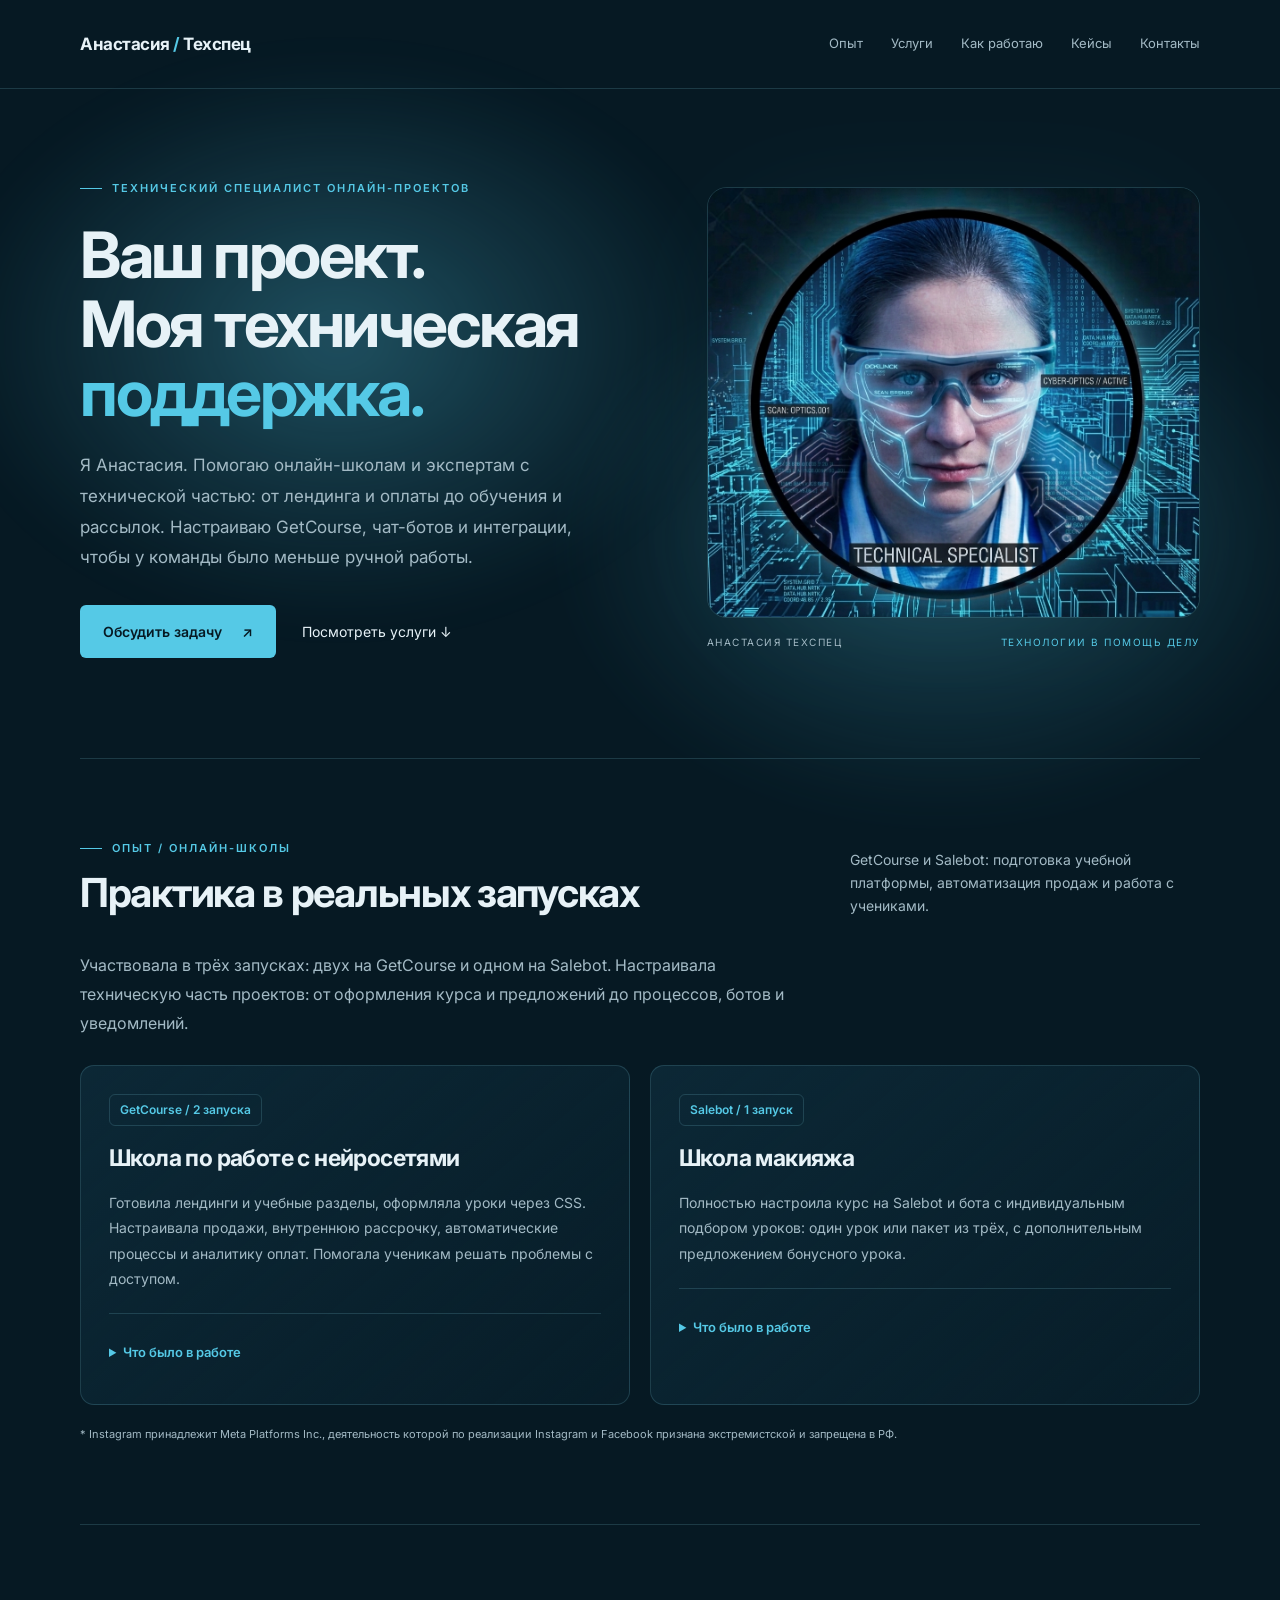
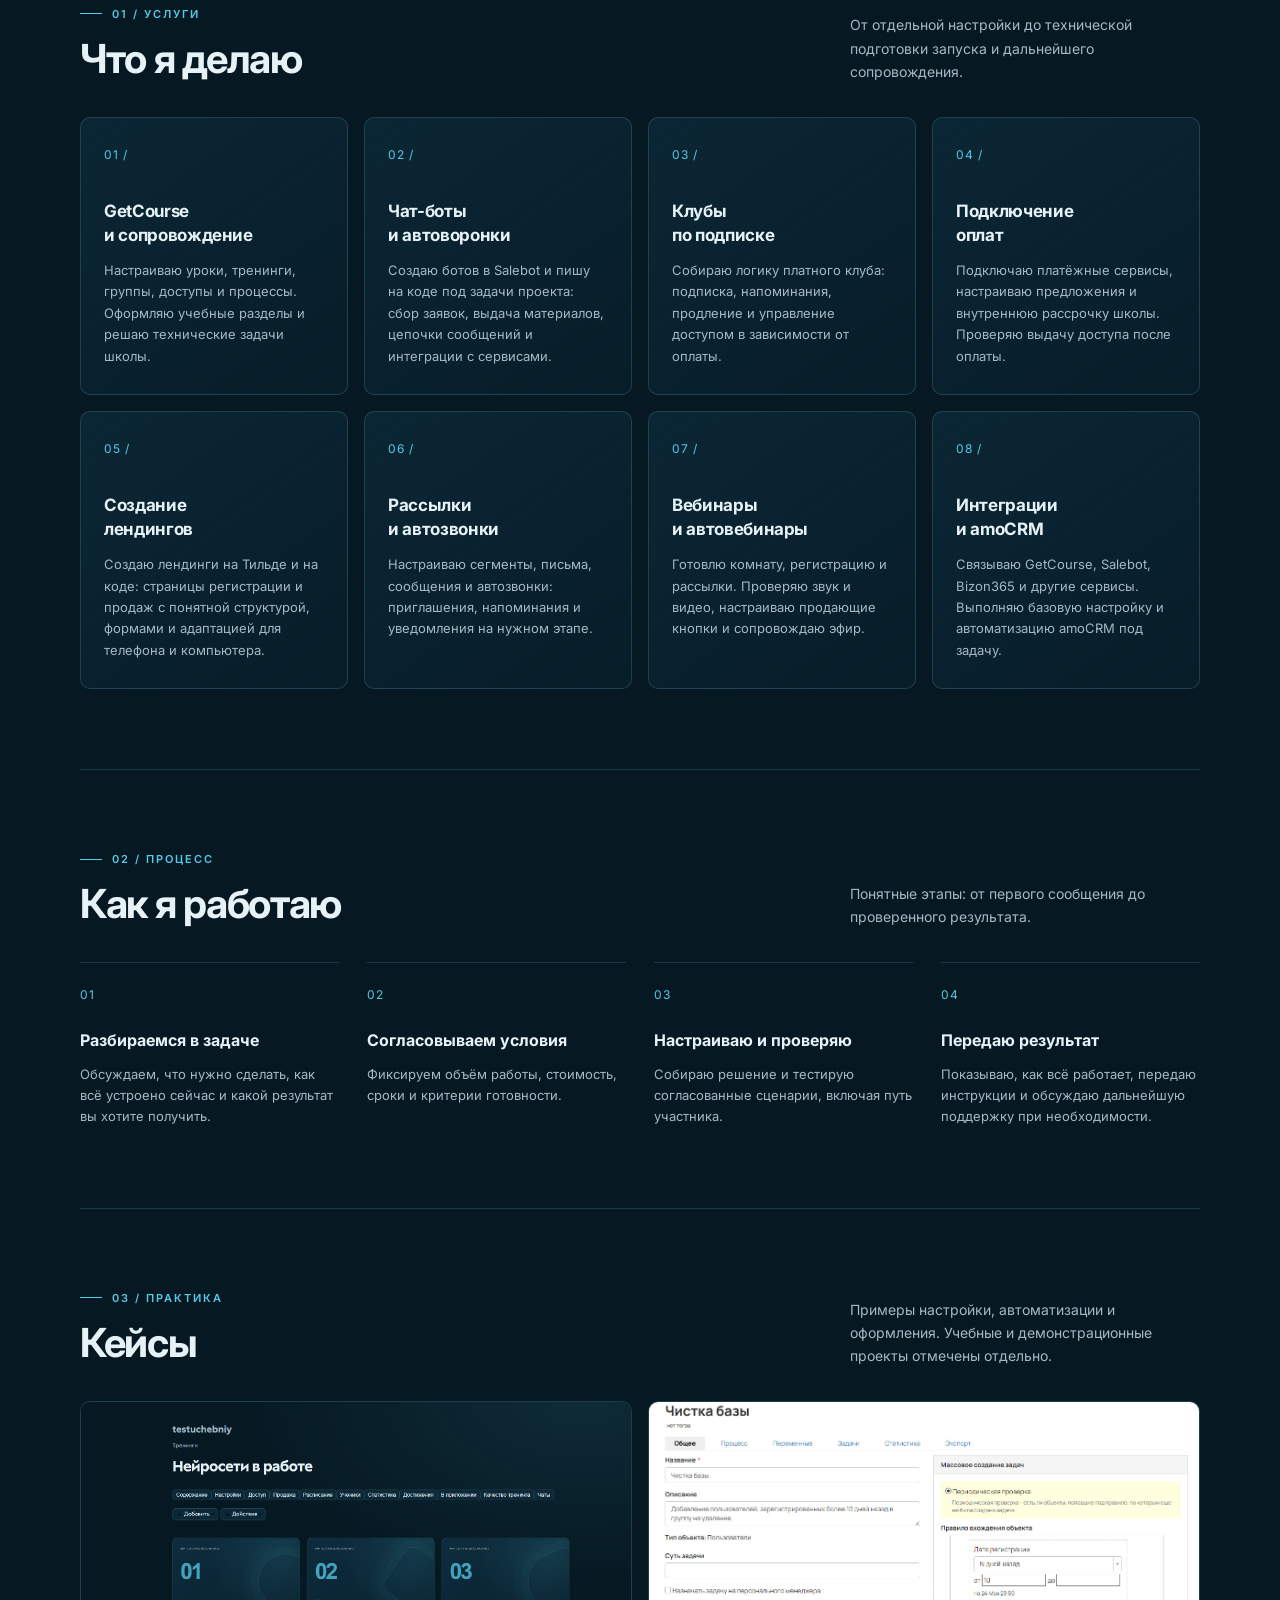
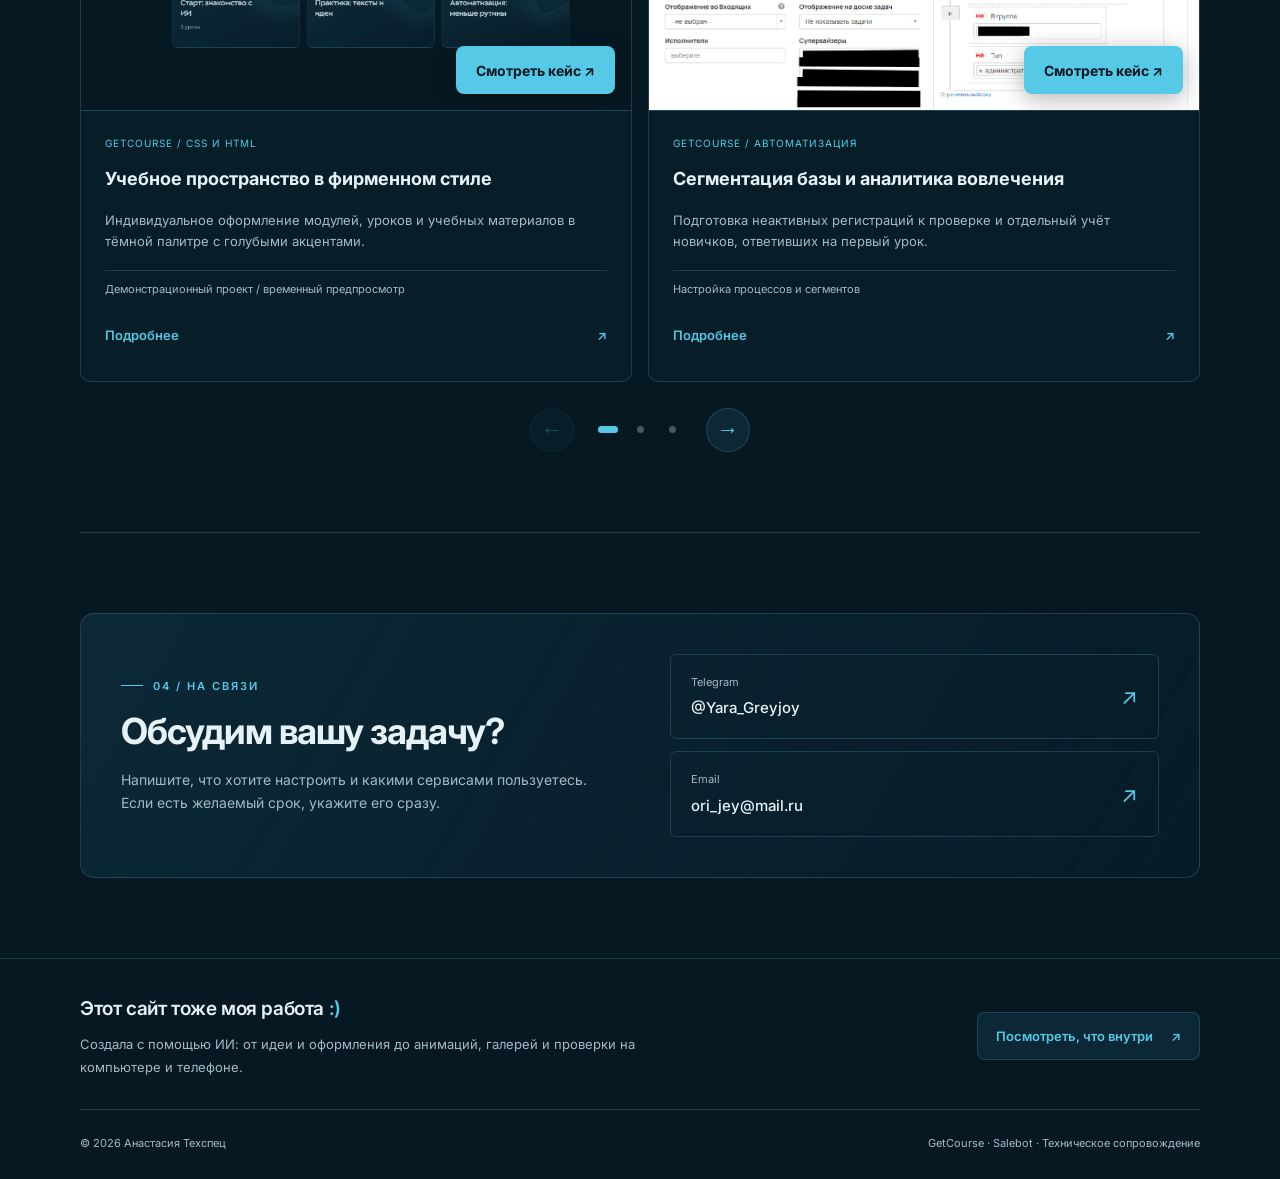
==== index.html @ c2a34f77 "добавлен лендинг услуг техспеца" ====
<!DOCTYPE html>
<html lang="ru">
<head>
  <meta charset="UTF-8">
  <meta name="viewport" content="width=device-width, initial-scale=1.0">
  <meta name="description" content="Анастасия Техспец: GetCourse, чат-боты и автоворонки Salebot, клубы по подписке, лендинги, оплаты, рассылки, вебинары и интеграции.">
  <meta name="theme-color" content="#061923">
  <title>Анастасия Техспец | Техническая поддержка онлайн-проектов</title>
  <link rel="preconnect" href="https://fonts.googleapis.com">
  <link rel="preconnect" href="https://fonts.gstatic.com" crossorigin>
  <link href="https://fonts.googleapis.com/css2?family=Inter:wght@400;500;600;700;800&display=swap" rel="stylesheet">
  <style>
    :root{color-scheme:dark;--bg:#061923;--panel:#0c2836;--accent:#55c9e6;--hover:#8ee5f5;--text:#e7f2f7;--muted:#a3bac5;--border:rgba(142,229,245,.16)}
    *{box-sizing:border-box}html{scroll-behavior:smooth;scroll-padding-top:30px}body{margin:0;background:var(--bg);color:var(--text);font-family:Inter,Arial,sans-serif;line-height:1.65}a{color:inherit;text-decoration:none}a:focus-visible{outline:3px solid var(--accent);outline-offset:6px}::selection{background:var(--accent);color:var(--bg)}.container{width:min(1120px,calc(100% - 48px));margin:auto}.skip{position:absolute;left:20px;top:-100px;padding:12px;background:var(--accent);color:var(--bg);z-index:10}.skip:focus{top:12px}
    header{border-bottom:1px solid var(--border)}.header-inner{display:flex;align-items:center;justify-content:space-between;gap:24px;min-height:88px}.brand{font-size:17px;font-weight:700;letter-spacing:-.5px}.brand span{color:var(--accent)}nav{display:flex;gap:28px;font-size:13px;color:var(--muted)}nav a:hover,.text-link:hover{color:var(--hover)}
    .hero{display:grid;grid-template-columns:1.15fr 1fr;align-items:center;gap:60px;padding:90px 0 100px}.eyebrow{display:flex;align-items:center;gap:10px;color:var(--accent);font-size:11px;font-weight:600;letter-spacing:2px;text-transform:uppercase}.eyebrow::before{content:"";width:22px;height:1px;background:var(--accent)}h1,h2,h3,p{margin-top:0}h1{font-size:clamp(40px,5vw,64px);line-height:1.08;letter-spacing:-2.5px;margin:23px 0}h1 span{color:var(--accent)}.lead{max-width:520px;color:var(--muted);font-size:17px;line-height:1.8}.actions{display:flex;align-items:center;gap:26px;flex-wrap:wrap;margin-top:32px}.button{display:inline-flex;justify-content:center;align-items:center;gap:20px;background:var(--accent);color:var(--bg);padding:15px 23px;border-radius:6px;font-weight:600;font-size:14px;transition:background .2s,transform .2s}.button:hover{background:var(--hover);transform:translateY(-2px)}.text-link{font-size:14px}.portrait{position:relative}.portrait::before{content:"";position:absolute;inset:10%;background:var(--accent);opacity:.11;filter:blur(70px);z-index:-1}.portrait img{display:block;width:100%;height:auto;aspect-ratio:1.145;object-fit:cover;border-radius:20px;border:1px solid var(--border)}.portrait-caption{display:flex;justify-content:space-between;gap:12px;margin-top:16px;font-size:10px;letter-spacing:1.5px;color:var(--muted);text-transform:uppercase}.portrait-caption span:last-child{color:var(--accent)}
    section{padding:80px 0;border-top:1px solid var(--border)}.section-heading{display:flex;align-items:flex-end;justify-content:space-between;gap:32px;margin-bottom:34px}.section-heading h2{font-size:clamp(29px,3.5vw,40px);line-height:1.2;letter-spacing:-1.3px;margin:12px 0 0}.section-description{max-width:350px;margin:0;color:var(--muted);font-size:14px}.grid{display:grid;gap:16px}.services{grid-template-columns:repeat(4,1fr)}.card{padding:27px 23px;border:1px solid var(--border);border-radius:10px;background:linear-gradient(145deg,rgba(12,40,54,.9),rgba(12,40,54,.32))}.number{display:block;color:var(--accent);font-size:12px;letter-spacing:1px;margin-bottom:34px}.card h3{font-size:17px;line-height:1.45;letter-spacing:-.35px;margin-bottom:12px}.card p{font-size:13px;color:var(--muted);margin-bottom:0}.steps{grid-template-columns:repeat(4,1fr);gap:28px}.step{padding-top:22px;border-top:1px solid var(--border)}.step .number{margin-bottom:22px}.step h3{font-size:16px;margin-bottom:10px}.step p{font-size:13px;color:var(--muted);margin:0}.cases{grid-template-columns:repeat(3,1fr)}.case{border:1px solid var(--border);border-radius:10px;overflow:hidden;background:rgba(12,40,54,.35)}.case-preview{height:170px;display:flex;align-items:center;justify-content:center;background:linear-gradient(135deg,#0c2836,#09202c);border-bottom:1px solid var(--border);position:relative}.case-preview::before{content:"";width:64px;height:46px;border:1px solid rgba(85,201,230,.3);border-radius:5px;box-shadow:12px 12px 0 -1px #0c2836,12px 12px 0 0 rgba(85,201,230,.12)}.case-preview span{position:absolute;top:16px;left:18px;color:var(--muted);font-size:10px;letter-spacing:1px}.case-body{padding:24px}.tag{display:inline-block;color:var(--accent);font-size:10px;letter-spacing:1px;text-transform:uppercase;margin-bottom:12px}.case h3{font-size:18px;margin-bottom:16px}.case dl{font-size:12px;margin:0}.case dt{color:var(--text);margin-top:12px}.case dd{margin:3px 0 0;color:var(--muted)}
    .contact{display:grid;grid-template-columns:1fr 1fr;gap:60px;align-items:center;padding:40px;border:1px solid var(--border);border-radius:14px;background:linear-gradient(120deg,var(--panel),rgba(12,40,54,.2))}.contact h2{font-size:36px;line-height:1.2;letter-spacing:-1px;margin:15px 0}.contact p{color:var(--muted);font-size:14px;margin:0}.contact-links{display:grid;gap:12px}.contact-link{display:flex;justify-content:space-between;align-items:center;gap:16px;padding:18px 20px;border:1px solid var(--border);border-radius:6px;transition:border-color .2s}.contact-link:hover{border-color:var(--accent)}.contact-link small{display:block;color:var(--muted);font-size:11px;margin-bottom:3px}.contact-link strong{font-size:15px;font-weight:500;overflow-wrap:anywhere}.arrow{color:var(--accent);font-size:22px}footer{border-top:1px solid var(--border);padding:26px 0}.footer-inner{display:flex;justify-content:space-between;gap:20px;color:var(--muted);font-size:11px}
    @media(min-width:1500px){.hero{padding-top:110px;padding-bottom:120px}}@media(max-width:950px){.services,.steps{grid-template-columns:repeat(2,1fr)}.hero{gap:30px}.contact{gap:30px;padding:30px}.cases{gap:12px}.case-body{padding:19px}}@media(max-width:680px){.container{width:calc(100% - 36px)}.header-inner{min-height:78px;flex-wrap:wrap;gap:12px;padding:18px 0}nav{gap:18px;flex-wrap:wrap;font-size:12px}.hero{grid-template-columns:1fr;padding:48px 0 56px;gap:40px}h1{font-size:44px;letter-spacing:-1.8px}.lead{font-size:15px}.portrait{max-width:450px;width:100%;margin:auto}.section-heading{display:block}.section-description{margin-top:18px}section{padding:52px 0}.services,.steps,.cases,.contact{grid-template-columns:1fr}.card{padding:24px}.card .number{margin-bottom:20px}.steps{gap:24px}.case-preview{height:180px}.contact{padding:25px;gap:24px}.contact h2{font-size:30px}.contact-link{padding:15px}.footer-inner{flex-direction:column;gap:6px}.actions{gap:22px}.eyebrow{font-size:10px;letter-spacing:1.5px}}@media(prefers-reduced-motion:reduce){html{scroll-behavior:auto}*{transition:none!important}}
    .cases{display:flex;gap:16px;overflow-x:auto;scroll-snap-type:x mandatory;scrollbar-width:none;scroll-behavior:smooth}.cases::-webkit-scrollbar{display:none}.cases .case{flex:0 0 calc((100% - 16px)/2);min-width:0;scroll-snap-align:start}.carousel-controls{display:flex;align-items:center;justify-content:center;gap:20px;margin-top:26px}.carousel-controls[hidden]{display:none}.carousel-arrow{width:44px;height:44px;border:1px solid var(--border);border-radius:50%;background:var(--panel);color:var(--accent);font-size:22px;cursor:pointer}.carousel-arrow:hover:not(:disabled){border-color:var(--accent)}.carousel-arrow:disabled{opacity:.3;cursor:default}.carousel-dots{display:flex;align-items:center;gap:4px}.carousel-dot{display:grid;place-items:center;width:28px;height:36px;padding:0;border:0;background:transparent;cursor:pointer}.carousel-dot::before{content:"";width:7px;height:7px;border-radius:10px;background:var(--muted);opacity:.4;transition:width .2s,background .2s}.carousel-dot[aria-current="true"]::before{width:20px;opacity:1;background:var(--accent)}button:focus-visible,.cases:focus-visible{outline:2px solid var(--accent);outline-offset:4px}.sr-only{position:absolute;width:1px;height:1px;padding:0;margin:-1px;overflow:hidden;clip:rect(0,0,0,0);white-space:nowrap;border:0}@media(max-width:680px){.cases .case{flex-basis:100%}}@media(prefers-reduced-motion:reduce){.cases{scroll-behavior:auto}}
    .back-to-top{position:fixed;right:24px;bottom:24px;z-index:20;display:grid;place-items:center;width:46px;height:46px;border:1px solid rgba(85,201,230,.25);border-radius:50%;background:rgba(12,40,54,.65);color:var(--accent);font-size:23px;cursor:pointer;opacity:.6;backdrop-filter:blur(8px);transition:opacity .2s,background .2s}.back-to-top:hover,.back-to-top:focus-visible{opacity:1;background:rgba(12,40,54,.95)}.back-to-top[hidden]{display:none}@media(max-width:680px){.back-to-top{right:16px;bottom:16px}}@media(prefers-reduced-motion:reduce){.back-to-top{transition:none}}
    /* Motion stays decorative: the page is readable before JavaScript starts. */
    html,body{overflow-x:clip}
    .hero{position:relative;isolation:isolate}
    .hero-glow{position:absolute;inset:0;z-index:-1;overflow:visible;pointer-events:none}
    .hero-glow::before,.hero-glow::after{content:"";position:absolute;width:70%;height:85%;border-radius:50%;background:radial-gradient(ellipse,rgba(85,201,230,.32) 0%,rgba(85,201,230,.15) 35%,transparent 70%);filter:blur(24px);animation:hero-drift 12s ease-in-out infinite alternate}
    .hero-glow::before{top:-5%;left:-12%}
    .hero-glow::after{right:-12%;bottom:-10%;opacity:.8;animation-duration:15s;animation-direction:alternate-reverse}
    @keyframes hero-drift{from{transform:translate(-6%,-5%) scale(.92)}to{transform:translate(24%,12%) scale(1.08)}}
    .reveal{opacity:1;translate:0 0}
    .reveal.is-pending{opacity:0;translate:0 18px}
    .reveal.is-entering{animation:content-reveal .6s cubic-bezier(.2,.7,.3,1) both;animation-delay:var(--reveal-delay,0ms)}
    @keyframes content-reveal{from{opacity:0;translate:0 18px}to{opacity:1;translate:0 0}}
    .reveal:focus-within{opacity:1;translate:0 0;animation:none}
    .services .card{transition:transform .22s ease,border-color .22s ease,box-shadow .22s ease}
    .button,.carousel-arrow,.contact-link,.back-to-top{transition:background .2s,border-color .2s,box-shadow .2s,transform .2s,opacity .2s}
    .button>span,.text-link>span,.contact-link>.arrow{display:inline-block;transition:transform .2s ease}
    /* Undo the original mouse hover lift for touch devices. */
    .button:hover{transform:none}
    @media(hover:hover) and (pointer:fine){
      .services .card:hover{transform:translateY(-5px);border-color:rgba(85,201,230,.55);box-shadow:0 8px 28px rgba(85,201,230,.1)}
      .button:hover,.contact-link:hover{transform:translateY(-2px);box-shadow:0 6px 22px rgba(85,201,230,.1)}
      .button:hover>span,.text-link:hover>span,.contact-link:hover>.arrow{transform:translateX(4px)}
      .carousel-arrow:hover:not(:disabled){transform:translateY(-2px)}
    }
    .button:active,.contact-link:active,.carousel-arrow:active:not(:disabled),.back-to-top:active{transform:translateY(1px) scale(.98);box-shadow:none}
    @media(max-width:680px){
      .hero-glow::before,.hero-glow::after{animation:none;filter:blur(18px);opacity:.65}
      .reveal.is-pending{translate:0 10px}
      .reveal.is-entering{animation-duration:.4s;animation-delay:0ms}
    }
    @media(prefers-reduced-motion:reduce){
      .hero-glow::before,.hero-glow::after{animation:none!important;transform:none!important}
      .reveal,.reveal.is-pending,.reveal.is-entering{opacity:1!important;translate:none!important;animation:none!important}
      .services .card,.button,.button>span,.text-link>span,.contact-link,.contact-link>.arrow,.carousel-arrow,.back-to-top{transition:none!important;transform:none!important}
    }
    /* Each direction has its own fading tail, aligned with the divider. */
    header,main>section,footer{position:relative}
    .divider-spark{--spark-width:clamp(70px,14vw,150px);position:absolute;top:-9px;left:0;width:100%;height:17px;overflow:hidden;pointer-events:none}
    header>.divider-spark{top:auto;bottom:-9px}
    .divider-spark::before,.divider-spark::after{content:"";position:absolute;top:8px;left:0;width:var(--spark-width);height:2px;border-radius:50%;opacity:0;background:linear-gradient(90deg,transparent,rgba(85,201,230,.12) 30%,var(--accent) 94%,#effcff);filter:drop-shadow(0 0 4px var(--accent));animation:divider-travel 14s linear infinite;animation-delay:var(--spark-delay,0s)}
    .divider-spark::after{background:linear-gradient(270deg,transparent,rgba(85,201,230,.12) 30%,var(--accent) 94%,#effcff);animation-direction:reverse}
    #services>.divider-spark{--spark-delay:-2s}#process>.divider-spark{--spark-delay:-4s}#cases>.divider-spark{--spark-delay:-6s}#contacts>.divider-spark{--spark-delay:-8s}footer>.divider-spark{--spark-delay:-10s}
    @keyframes divider-travel{0%{left:0;opacity:0}3%{opacity:1}46%{opacity:1}49%,50%{left:calc(100% - var(--spark-width));opacity:0}100%{left:calc(100% - var(--spark-width));opacity:0}}
    @media(max-width:680px){.divider-spark{--spark-width:70px}.divider-spark::before,.divider-spark::after{animation-duration:18s}}
    @media(prefers-reduced-motion:reduce){.divider-spark{display:none}}
    .eyebrow{position:relative}
    .letter-spark{position:absolute;width:3px;height:3px;border-radius:50%;background:#e9fcff;pointer-events:none;box-shadow:0 0 4px 1px var(--accent),0 0 9px rgba(85,201,230,.45);animation:letter-glimmer 1.25s ease-in-out both}
    @keyframes letter-glimmer{0%,100%{opacity:0;transform:translate(-50%,-50%) scale(.3)}35%{opacity:.85;transform:translate(-50%,-50%) scale(1)}65%{opacity:.35;transform:translate(-50%,-50%) scale(.7)}}
    @media(prefers-reduced-motion:reduce){.letter-spark{display:none;animation:none}}

    /* Portfolio cases keep their content available without JavaScript. */
    .cases .case{position:relative;display:flex;flex-direction:column}.case-preview{display:block;height:auto;aspect-ratio:16/9;overflow:hidden}.case-preview::before{display:none}.case-preview img{display:block;width:100%;height:100%;object-fit:cover;object-position:top}.case-preview .case-preview-hint{top:auto;left:auto;right:12px;bottom:12px;padding:5px 9px;border:1px solid var(--border);border-radius:5px;background:rgba(6,25,35,.9);color:var(--text);font-size:10px;letter-spacing:0}.case-body{display:flex;flex-direction:column;flex:1}.case-summary{font-size:13px;color:var(--muted);margin:0 0 18px}.case-context{font-size:11px;line-height:1.6;color:var(--muted);padding:10px 0 0;border-top:1px solid var(--border);margin:auto 0 16px}.case-details{display:inline-flex;align-items:center;justify-content:space-between;gap:12px;width:100%;padding:10px 0;color:var(--accent);font-size:13px;font-weight:600}.case-details:hover{color:var(--hover)}
    .case-dialog{width:min(1120px,calc(100% - 32px));max-height:calc(100dvh - 32px);padding:0;border:1px solid var(--border);border-radius:16px;background:var(--bg);color:var(--text);overflow:auto;overscroll-behavior:contain}.case-dialog::backdrop{background:rgba(0,9,15,.82);backdrop-filter:blur(5px)}.case-dialog-header{position:sticky;top:0;z-index:2;display:flex;justify-content:space-between;align-items:center;gap:20px;padding:18px 24px;background:var(--bg);border-bottom:1px solid var(--border)}.case-dialog-header p{font-size:11px;color:var(--accent);margin:0;letter-spacing:1px}.case-dialog-close,.gallery-control,.gallery-thumb{border:1px solid var(--border);background:var(--panel);color:var(--text);cursor:pointer;border-radius:8px}.case-dialog-close{width:44px;height:44px;flex-shrink:0;font-size:25px}.case-dialog-close:hover,.gallery-control:hover:not(:disabled),.gallery-thumb:hover{border-color:var(--accent)}.case-dialog-layout{display:grid;grid-template-columns:minmax(0,1.1fr) minmax(0,1fr);gap:30px;padding:26px}.case-gallery,.case-detail-copy{min-width:0}.case-gallery figure{margin:0}.case-image-stage{display:block;min-height:240px;height:min(48vh,460px);padding:12px;background:#04111a;border:1px solid var(--border);border-radius:10px}.case-image-stage img{display:block;min-width:0;min-height:0;max-width:100%;max-height:100%;width:100%;height:100%;object-fit:contain}.case-image-caption{font-size:12px;color:var(--muted);line-height:1.7;margin-top:14px}.gallery-toolbar{display:flex;align-items:center;justify-content:space-between;gap:14px;margin:14px 0}.gallery-buttons{display:flex;align-items:center;gap:8px}.gallery-control{width:40px;height:40px;font-size:20px}.gallery-control:disabled{opacity:.35;cursor:default}.gallery-count{min-width:42px;text-align:center;font-size:12px;color:var(--muted)}.gallery-original{font-size:12px;color:var(--accent);text-align:right}.gallery-thumbnails{display:flex;gap:9px;flex-wrap:wrap}.gallery-thumb{width:64px;height:48px;padding:3px}.gallery-thumb img{display:block;width:100%;height:100%;object-fit:cover;object-position:top;border-radius:4px}.gallery-thumb[aria-pressed="true"]{border:2px solid var(--accent)}.case-detail-copy h2{font-size:clamp(23px,3vw,31px);line-height:1.25;letter-spacing:-.7px;margin:0 0 24px}.case-detail-copy h3{font-size:14px;margin:20px 0 9px;color:var(--text)}.case-detail-copy p,.case-detail-copy li{font-size:13px;line-height:1.8;color:var(--muted)}.case-detail-copy ul{padding-left:20px;margin:0}.case-detail-copy li+li{margin-top:6px}.case-detail-copy .case-note{padding:14px 16px;border-left:2px solid var(--accent);background:var(--panel);border-radius:0 8px 8px 0;font-size:12px;margin:22px 0 0}.case-dialog :focus-visible{outline:2px solid var(--accent);outline-offset:4px}
    @media(max-width:760px){.case-dialog{width:calc(100% - 20px);max-height:calc(100dvh - 20px);border-radius:12px}.case-dialog-header{padding:12px 16px}.case-dialog-layout{grid-template-columns:1fr;padding:18px;gap:26px}.case-image-stage{height:34vh;min-height:190px}.case-detail-copy h2{font-size:25px}.case-dialog-header p{font-size:10px}.gallery-original{max-width:155px}.gallery-thumb{width:57px;height:44px}}
    .image-viewer{width:calc(100% - 24px);height:calc(100dvh - 24px);max-width:1600px;max-height:none;padding:0;border:1px solid var(--border);border-radius:12px;background:var(--bg);color:var(--text);overflow:hidden}
    .image-viewer[open]{display:flex;flex-direction:column}.image-viewer::backdrop{background:rgba(0,6,12,.94)}
    .image-viewer-toolbar{display:flex;align-items:center;justify-content:space-between;flex-wrap:wrap;gap:10px;padding:12px 16px;border-bottom:1px solid var(--border);background:var(--bg);flex-shrink:0}
    .image-viewer-tools{display:flex;align-items:center;flex-wrap:wrap;gap:8px}.image-viewer button{min-width:44px;min-height:44px;padding:8px 12px;border:1px solid var(--border);border-radius:8px;background:var(--panel);color:var(--text);cursor:pointer;font:inherit;font-size:13px}.image-viewer button:hover{border-color:var(--accent)}.image-viewer button:disabled{opacity:.4;cursor:default}.image-viewer :focus-visible{outline:2px solid var(--accent);outline-offset:3px}.image-viewer-scale{min-width:45px;text-align:center;font-size:12px;color:var(--muted)}
    .image-viewer-stage{flex:1;min-height:0;overflow:auto;padding:16px;overscroll-behavior:contain}.image-viewer-stage img{display:block;width:100%;max-width:none;height:auto;margin:0 auto;background:#04111a}.image-viewer-title{margin:0;font-size:13px;color:var(--muted)}
    @media(max-width:680px){.image-viewer{width:100%;height:100dvh;max-width:100%;margin:0;border-radius:0}.image-viewer-toolbar{padding:10px;gap:8px}.image-viewer-tools{gap:5px}.image-viewer button{padding:8px}.image-viewer-stage{padding:10px}.image-viewer-title{display:none}}
    .case-preview .case-preview-hint{right:16px;bottom:16px;display:inline-flex;align-items:center;min-height:48px;padding:12px 20px;background:var(--accent);border:0;border-radius:8px;color:var(--bg);font-size:14px;font-weight:700;box-shadow:0 5px 24px rgba(0,0,0,.3)}
    .case-preview:hover .case-preview-hint{background:var(--hover)}
    .case-switcher{position:sticky;bottom:0;z-index:2;display:grid;grid-template-columns:1fr auto 1fr;align-items:center;gap:16px;padding:16px 24px;background:var(--bg);border-top:1px solid var(--border)}
    .case-switcher>button{min-height:44px;padding:10px 14px;border:1px solid var(--border);border-radius:8px;background:var(--panel);color:var(--text);font:inherit;font-size:12px;cursor:pointer;justify-self:start}.case-switcher>button:last-child{justify-self:end}.case-switcher>button:hover{border-color:var(--accent);color:var(--accent)}
    .case-switcher-middle{display:grid;justify-items:center;gap:6px}.case-switcher-count{font-size:11px;color:var(--muted)}.case-switcher-pages{display:flex;gap:5px}.case-switcher-page{width:32px;height:36px;padding:0;border:1px solid var(--border);border-radius:7px;background:var(--panel);color:var(--muted);cursor:pointer;font:inherit;font-size:12px}.case-switcher-page[aria-current="true"]{background:var(--accent);border-color:var(--accent);color:var(--bg);font-weight:700}
    @media(max-width:680px){.case-preview .case-preview-hint{right:12px;bottom:12px;min-height:44px;padding:10px 16px;font-size:13px}.case-switcher{grid-template-columns:1fr 1fr;gap:10px;padding:12px 16px}.case-switcher-middle{grid-column:1/-1;grid-row:1}.case-switcher>button{font-size:11px;padding:10px}.case-switcher-page{width:34px;height:40px}}
    .image-viewer-nav{display:flex;align-items:center;justify-content:center;gap:20px;padding:10px 16px;border-top:1px solid var(--border);background:var(--bg);flex-shrink:0}.image-viewer-nav span{min-width:94px;text-align:center;color:var(--muted);font-size:13px}.image-viewer-nav button{min-width:108px}
    @media(max-width:680px){.image-viewer-nav{gap:10px;padding:10px}.image-viewer-nav button{min-width:88px}.image-viewer-nav span{min-width:80px;font-size:12px}}
    .experience-intro{max-width:720px;margin:0 0 28px;color:var(--muted);font-size:16px;line-height:1.8}.experience-grid{display:grid;grid-template-columns:repeat(2,minmax(0,1fr));gap:20px}.experience-card{padding:28px;border:1px solid var(--border);border-radius:14px;background:linear-gradient(140deg,var(--panel),rgba(12,40,54,.3))}.experience-label{display:inline-block;margin-bottom:18px;padding:5px 10px;border:1px solid var(--border);border-radius:6px;color:var(--accent);font-size:12px;font-weight:600}.experience-card h3{font-size:23px;line-height:1.3;letter-spacing:-.6px;margin:0 0 16px}.experience-card>p,.experience-card li{font-size:14px;line-height:1.8;color:var(--muted)}.experience-card>p{margin:0}.experience-card details{margin-top:22px;padding-top:18px;border-top:1px solid var(--border)}.experience-card summary{width:fit-content;min-height:44px;padding:10px 0;color:var(--accent);font-size:13px;font-weight:600;cursor:pointer}.experience-card summary:focus-visible{outline:2px solid var(--accent);outline-offset:4px}.experience-card ul{margin:10px 0 0;padding-left:20px}.experience-card li+li{margin-top:10px}.experience-footnote{max-width:850px;color:var(--muted);font-size:11px;line-height:1.7;margin:20px 0 0}
    @media(max-width:680px){.experience-grid{grid-template-columns:1fr}.experience-card{padding:24px}.experience-card h3{font-size:22px}.experience-intro{font-size:15px}}
    .self-project{display:flex;align-items:center;justify-content:space-between;gap:28px;padding:8px 0 30px;margin-bottom:24px;border-bottom:1px solid var(--border)}.self-project-title{font-size:19px;font-weight:600;letter-spacing:-.4px;margin:0 0 8px}.self-project-title span{color:var(--accent)}.self-project-copy{max-width:620px;color:var(--muted);font-size:13px;margin:0;line-height:1.8}.self-project-link{display:inline-flex;align-items:center;justify-content:center;gap:18px;min-height:48px;padding:12px 18px;border:1px solid var(--border);border-radius:8px;background:var(--panel);color:var(--accent);font-size:13px;font-weight:600;white-space:nowrap}.self-project-link:hover{border-color:var(--accent);color:var(--hover)}@media(max-width:680px){.self-project{align-items:flex-start;flex-direction:column;gap:18px}.self-project-title{font-size:18px}.self-project-link{white-space:normal}}
  </style>
</head>
<body>
  <a class="skip" href="#main">Перейти к содержимому</a>
  <header>
    <span class="divider-spark" aria-hidden="true"></span>
    <div class="container header-inner">
      <a class="brand" href="#" aria-label="Анастасия Техспец, в начало">Анастасия<span> / </span>Техспец</a>
      <nav aria-label="Основная навигация"><a href="#experience">Опыт</a><a href="#services">Услуги</a><a href="#process">Как работаю</a><a href="#cases">Кейсы</a><a href="#contacts">Контакты</a></nav>
    </div>
  </header>
  <main id="main" class="container">
    <div class="hero">
      <div class="hero-glow" aria-hidden="true"></div>
      <div>
        <div class="eyebrow">Технический специалист онлайн-проектов</div>
        <h1>Ваш проект.<br>Моя техническая<br><span>поддержка.</span></h1>
        <p class="lead">Я Анастасия. Помогаю онлайн-школам и экспертам с технической частью: от лендинга и оплаты до обучения и рассылок. Настраиваю GetCourse, чат-ботов и интеграции, чтобы у команды было меньше ручной работы.</p>
        <div class="actions"><a class="button" href="https://t.me/Yara_Greyjoy" target="_blank" rel="noopener noreferrer">Обсудить задачу <span aria-hidden="true">↗</span></a><a class="text-link" href="#services">Посмотреть услуги <span aria-hidden="true">↓</span></a></div>
      </div>
      <div class="portrait">
        <img src="Gemini_Generated_Image_wyrh12wyrh12wyrh.png?v=20261110" alt="Аватарка Анастасии: портрет в технологичном стиле с голубыми линиями" width="1099" height="960" fetchpriority="high">
        <div class="portrait-caption"><span>Анастасия Техспец</span><span>Технологии в помощь делу</span></div>
      </div>
    </div>
    <section id="experience" aria-labelledby="experience-title">
      <span class="divider-spark" aria-hidden="true"></span>
      <div class="section-heading"><div><div class="eyebrow">Опыт / Онлайн-школы</div><h2 id="experience-title">Практика в реальных запусках</h2></div><p class="section-description">GetCourse и Salebot: подготовка учебной платформы, автоматизация продаж и работа с учениками.</p></div>
      <p class="experience-intro">Участвовала в трёх запусках: двух на GetCourse и одном на Salebot. Настраивала техническую часть проектов: от оформления курса и предложений до процессов, ботов и уведомлений.</p>
      <div class="experience-grid">
        <article class="experience-card">
          <span class="experience-label">GetCourse / 2 запуска</span>
          <h3>Школа по работе с нейросетями</h3>
          <p>Готовила лендинги и учебные разделы, оформляла уроки через CSS. Настраивала продажи, внутреннюю рассрочку, автоматические процессы и аналитику оплат. Помогала ученикам решать проблемы с доступом.</p>
          <details><summary>Что было в работе</summary><ul>
            <li>Бронирование скидки по промокоду с ограниченным сроком действия, полная оплата и внутренняя рассрочка с учётом внесённой суммы.</li>
            <li>Автоматический перевод пользователей в нужные группы и письма тем, кто не завершил оплату или забронировал скидку.</li>
            <li>Предложение купить по полной цене за вычетом суммы бронирования для тех, кто не успел воспользоваться скидкой.</li>
            <li>Дашборд продаж и контроля оплат: состав и суммы покупок, неоплаченные заказы, статусы первого и второго взносов по внутренней рассрочке.</li>
            <li>Подключение разных способов оплаты, включая зарубежные карты через Lava.top.</li>
            <li>Техническая поддержка учеников при проблемах со входом в школу и доступом к учебным материалам.</li>
            <li>Техническое сопровождение вебинаров.</li>
            <li>Техническое сопровождение между запусками по запросу владельца школы.</li>
          </ul></details>
        </article>
        <article class="experience-card">
          <span class="experience-label">Salebot / 1 запуск</span>
          <h3>Школа макияжа</h3>
          <p>Полностью настроила курс на Salebot и бота с индивидуальным подбором уроков: один урок или пакет из трёх, с дополнительным предложением бонусного урока.</p>
          <details><summary>Что было в работе</summary><ul>
            <li>Создание лендинга в фирменном стиле школы, подключение домена и настройка отправки писем от имени школы с адреса на собственном домене.</li>
            <li>Размещение видео в Kinescope и ограничение встраивания по разрешённым доменам для просмотра в учебном разделе Salebot.</li>
            <li>Уведомления преподавателю о новых ответах учеников и сценарий обращения в техподдержку.</li>
            <li>Меню бота с разделами о преподавателе, поддержкой, подборкой и персональным уроком.</li>
            <li>Вход в воронку по ключевым словам из Instagram*.</li>
            <li>Колбеки в CRM, дашборд и UTM-метки для учёта источников переходов.</li>
          </ul></details>
        </article>
      </div>
      <p class="experience-footnote">* Instagram принадлежит Meta Platforms Inc., деятельность которой по реализации Instagram и Facebook признана экстремистской и запрещена в РФ.</p>
    </section>
    <section id="services" aria-labelledby="services-title">
      <span class="divider-spark" aria-hidden="true"></span>
      <div class="section-heading"><div><div class="eyebrow">01 / Услуги</div><h2 id="services-title">Что я делаю</h2></div><p class="section-description">От отдельной настройки до технической подготовки запуска и дальнейшего сопровождения.</p></div>
      <div class="grid services">
        <article class="card"><span class="number">01 /</span><h3>GetCourse<br>и сопровождение</h3><p>Настраиваю уроки, тренинги, группы, доступы и процессы. Оформляю учебные разделы и решаю технические задачи школы.</p></article>
        <article class="card"><span class="number">02 /</span><h3>Чат-боты<br>и автоворонки</h3><p>Создаю ботов в Salebot и пишу на коде под задачи проекта: сбор заявок, выдача материалов, цепочки сообщений и интеграции с сервисами.</p></article>
        <article class="card"><span class="number">03 /</span><h3>Клубы<br>по подписке</h3><p>Собираю логику платного клуба: подписка, напоминания, продление и управление доступом в зависимости от оплаты.</p></article>
        <article class="card"><span class="number">04 /</span><h3>Подключение<br>оплат</h3><p>Подключаю платёжные сервисы, настраиваю предложения и внутреннюю рассрочку школы. Проверяю выдачу доступа после оплаты.</p></article>
        <article class="card"><span class="number">05 /</span><h3>Создание<br>лендингов</h3><p>Создаю лендинги на Тильде и на коде: страницы регистрации и продаж с понятной структурой, формами и адаптацией для телефона и компьютера.</p></article>
        <article class="card"><span class="number">06 /</span><h3>Рассылки<br>и автозвонки</h3><p>Настраиваю сегменты, письма, сообщения и автозвонки: приглашения, напоминания и уведомления на нужном этапе.</p></article>
        <article class="card"><span class="number">07 /</span><h3>Вебинары<br>и автовебинары</h3><p>Готовлю комнату, регистрацию и рассылки. Проверяю звук и видео, настраиваю продающие кнопки и сопровождаю эфир.</p></article>
        <article class="card"><span class="number">08 /</span><h3>Интеграции<br>и amoCRM</h3><p>Связываю GetCourse, Salebot, Bizon365 и другие сервисы. Выполняю базовую настройку и автоматизацию amoCRM под задачу.</p></article>
      </div>
    </section>
    <section id="process" aria-labelledby="process-title">
      <span class="divider-spark" aria-hidden="true"></span>
      <div class="section-heading"><div><div class="eyebrow">02 / Процесс</div><h2 id="process-title">Как я работаю</h2></div><p class="section-description">Понятные этапы: от первого сообщения до проверенного результата.</p></div>
      <div class="grid steps">
        <article class="step"><span class="number">01</span><h3>Разбираемся в задаче</h3><p>Обсуждаем, что нужно сделать, как всё устроено сейчас и какой результат вы хотите получить.</p></article>
        <article class="step"><span class="number">02</span><h3>Согласовываем условия</h3><p>Фиксируем объём работы, стоимость, сроки и критерии готовности.</p></article>
        <article class="step"><span class="number">03</span><h3>Настраиваю и проверяю</h3><p>Собираю решение и тестирую согласованные сценарии, включая путь участника.</p></article>
        <article class="step"><span class="number">04</span><h3>Передаю результат</h3><p>Показываю, как всё работает, передаю инструкции и обсуждаю дальнейшую поддержку при необходимости.</p></article>
      </div>
    </section>
    <section id="cases" aria-labelledby="cases-title">
      <span class="divider-spark" aria-hidden="true"></span>
      <div class="section-heading"><div><div class="eyebrow">03 / Практика</div><h2 id="cases-title">Кейсы</h2></div><p class="section-description">Примеры настройки, автоматизации и оформления. Учебные и демонстрационные проекты отмечены отдельно.</p></div>
      <div class="cases" id="case-track" tabindex="0" role="region" aria-label="Кейсы: листайте стрелками или свайпом" aria-roledescription="карусель">
        <article class="case" aria-labelledby="case-getcourse-css-title">
          <a class="case-preview case-open" href="assets/cases/css-modules.png" data-case-id="getcourse-css" aria-label="Посмотреть кейс: Учебное пространство в фирменном стиле"><img src="assets/cases/css-modules.png" alt="Карточки трёх модулей с крупными номерами и голубыми акцентами" loading="lazy" decoding="async"><span class="case-preview-hint">Смотреть кейс ↗</span></a>
          <div class="case-body"><span class="tag">GetCourse / CSS и HTML</span><h3 id="case-getcourse-css-title">Учебное пространство в фирменном стиле</h3><p class="case-summary">Индивидуальное оформление модулей, уроков и учебных материалов в тёмной палитре с голубыми акцентами.</p><p class="case-context">Демонстрационный проект / временный предпросмотр</p><a class="case-details case-open" href="assets/cases/css-modules.png" data-case-id="getcourse-css">Подробнее <span aria-hidden="true">↗</span><span class="sr-only">: Учебное пространство в фирменном стиле</span></a></div>
        </article>
        <article class="case" aria-labelledby="case-database-title">
          <a class="case-preview case-open" href="assets/cases/database-rules.jpg" data-case-id="database" aria-label="Посмотреть кейс: Сегментация базы и аналитика вовлечения"><img src="assets/cases/database-rules.jpg" alt="Правила отбора пользователей в процессе подготовки к очистке базы" loading="lazy" decoding="async"><span class="case-preview-hint">Смотреть кейс ↗</span></a>
          <div class="case-body"><span class="tag">GetCourse / Автоматизация</span><h3 id="case-database-title">Сегментация базы и аналитика вовлечения</h3><p class="case-summary">Подготовка неактивных регистраций к проверке и отдельный учёт новичков, ответивших на первый урок.</p><p class="case-context">Настройка процессов и сегментов</p><a class="case-details case-open" href="assets/cases/database-rules.jpg" data-case-id="database">Подробнее <span aria-hidden="true">↗</span><span class="sr-only">: Сегментация базы и аналитика вовлечения</span></a></div>
        </article>
        <article class="case" aria-labelledby="case-salebot-api-title">
          <a class="case-preview case-open" href="assets/cases/api-order.jpg" data-case-id="salebot-api" aria-label="Посмотреть кейс: Из Telegram-бота в заказ GetCourse"><img src="assets/cases/api-order.jpg" alt="Тестовый заказ GetCourse с записью о создании через API" loading="lazy" decoding="async"><span class="case-preview-hint">Смотреть кейс ↗</span></a>
          <div class="case-body"><span class="tag">Salebot + GetCourse / API</span><h3 id="case-salebot-api-title">Из Telegram-бота в заказ GetCourse</h3><p class="case-summary">Передача данных из Salebot в GetCourse и создание заказа по выбранному предложению через API.</p><p class="case-context">Демонстрация / бесплатный тестовый заказ</p><a class="case-details case-open" href="assets/cases/api-order.jpg" data-case-id="salebot-api">Подробнее <span aria-hidden="true">↗</span><span class="sr-only">: Из Telegram-бота в заказ GetCourse</span></a></div>
        </article>
        <article class="case" aria-labelledby="case-booking-bot-title">
          <a class="case-preview case-open" href="assets/cases/booking-interface.jpg" data-case-id="booking-bot" aria-label="Посмотреть кейс: Бот записи на услуги"><img src="assets/cases/booking-interface.jpg" alt="Приветствие Telegram-бота и меню выбора услуг, специалиста и своих записей" loading="lazy" decoding="async"><span class="case-preview-hint">Смотреть кейс ↗</span></a>
          <div class="case-body"><span class="tag">Telegram / Чат-бот</span><h3 id="case-booking-bot-title">Бот записи на услуги</h3><p class="case-summary">Сценарий записи для салона: выбор услуги, специалиста и времени, просмотр своих записей.</p><p class="case-context">Демонстрационный сценарий</p><a class="case-details case-open" href="assets/cases/booking-interface.jpg" data-case-id="booking-bot">Подробнее <span aria-hidden="true">↗</span><span class="sr-only">: Бот записи на услуги</span></a></div>
        </article>
        <article class="case" aria-labelledby="case-bizon-title">
          <a class="case-preview case-open" href="assets/cases/bizon-room.jpg" data-case-id="bizon" aria-label="Посмотреть кейс: Подготовка вебинарной комнаты"><img src="assets/cases/bizon-room.jpg" alt="Тестовая комната Bizon365 с экраном ожидания, чатом и баннером курса" loading="lazy" decoding="async"><span class="case-preview-hint">Смотреть кейс ↗</span></a>
          <div class="case-body"><span class="tag">Bizon365 / Вебинар</span><h3 id="case-bizon-title">Подготовка вебинарной комнаты</h3><p class="case-summary">Регистрация участников, оформление комнаты, чат и продающий баннер в одном демонстрационном сценарии.</p><p class="case-context">Демонстрационная настройка</p><a class="case-details case-open" href="assets/cases/bizon-room.jpg" data-case-id="bizon">Подробнее <span aria-hidden="true">↗</span><span class="sr-only">: Подготовка вебинарной комнаты</span></a></div>
        </article>
        <article class="case" aria-labelledby="case-school-setup-title">
          <a class="case-preview case-open" href="assets/cases/school-groups.jpg" data-case-id="school-setup" aria-label="Посмотреть кейс: Базовая настройка онлайн-школы"><img src="assets/cases/school-groups.jpg" alt="Группы пользователей в тестовой школе GetCourse" loading="lazy" decoding="async"><span class="case-preview-hint">Смотреть кейс ↗</span></a>
          <div class="case-body"><span class="tag">GetCourse / Настройка школы</span><h3 id="case-school-setup-title">Базовая настройка онлайн-школы</h3><p class="case-summary">Домен, почтовые настройки, группы пользователей и процесс добавления в группу с отправкой сообщения.</p><p class="case-context">Учебный проект в тестовой школе</p><a class="case-details case-open" href="assets/cases/school-groups.jpg" data-case-id="school-setup">Подробнее <span aria-hidden="true">↗</span><span class="sr-only">: Базовая настройка онлайн-школы</span></a></div>
        </article>
      </div>
      <div class="carousel-controls" hidden>
        <button class="carousel-arrow" type="button" id="cases-prev" aria-label="Предыдущие кейсы" aria-controls="case-track">←</button>
        <div class="carousel-dots" aria-label="Страницы кейсов"></div>
        <button class="carousel-arrow" type="button" id="cases-next" aria-label="Следующие кейсы" aria-controls="case-track">→</button>
      </div>
      <p class="sr-only" id="cases-status" aria-live="polite" aria-atomic="true"></p>
    </section>
    <section id="contacts" aria-labelledby="contacts-title">
      <span class="divider-spark" aria-hidden="true"></span>
      <div class="contact"><div><div class="eyebrow">04 / На связи</div><h2 id="contacts-title">Обсудим вашу задачу?</h2><p>Напишите, что хотите настроить и какими сервисами пользуетесь. Если есть желаемый срок, укажите его сразу.</p></div><div class="contact-links">
        <a class="contact-link" href="https://t.me/Yara_Greyjoy" target="_blank" rel="noopener noreferrer"><span><small>Telegram</small><strong>@Yara_Greyjoy</strong></span><span class="arrow" aria-hidden="true">↗</span></a>
        <a class="contact-link" href="mailto:ori_jey@mail.ru"><span><small>Email</small><strong>ori_jey@mail.ru</strong></span><span class="arrow" aria-hidden="true">↗</span></a>
      </div></div>
    </section>
  </main>
  <footer><span class="divider-spark" aria-hidden="true"></span>
    <div class="container self-project"><div><p class="self-project-title">Этот сайт тоже моя работа <span aria-hidden="true">:)</span></p><p class="self-project-copy">Создала с помощью ИИ: от идеи и оформления до анимаций, галерей и проверки на компьютере и телефоне.</p></div><a class="self-project-link case-open" data-case-id="this-landing" href="assets/cases/landing-hero.png">Посмотреть, что внутри <span aria-hidden="true">↗</span></a></div>
    <div class="container footer-inner"><span>© 2026 Анастасия Техспец</span><span>GetCourse · Salebot · Техническое сопровождение</span></div>
  </footer>
  <button class="back-to-top" type="button" aria-label="Вернуться наверх страницы" title="Наверх" hidden><span aria-hidden="true">↑</span></button>

  <dialog class="case-dialog" id="case-dialog" aria-labelledby="case-dialog-title" aria-describedby="case-dialog-note">
    <header class="case-dialog-header"><p id="case-dialog-tag"></p><button class="case-dialog-close" id="case-dialog-close" type="button" aria-label="Закрыть кейс" autofocus>×</button></header>
    <div class="case-dialog-layout">
      <div class="case-gallery" role="region" aria-label="Скриншоты кейса">
        <figure><div class="case-image-stage"><img id="case-dialog-image" alt=""></div><figcaption class="case-image-caption" id="case-dialog-caption" aria-live="polite"></figcaption></figure>
        <div class="gallery-toolbar"><div class="gallery-buttons"><button class="gallery-control" id="gallery-prev" type="button" aria-label="Предыдущий скриншот">←</button><span class="gallery-count" id="gallery-count" aria-live="polite"></span><button class="gallery-control" id="gallery-next" type="button" aria-label="Следующий скриншот">→</button></div><a class="gallery-original" id="gallery-original" target="_blank" rel="noopener noreferrer">Открыть в полном размере ↗</a></div>
        <div class="gallery-thumbnails" id="gallery-thumbnails" aria-label="Выбор скриншота"></div>
      </div>
      <div class="case-detail-copy"><h2 id="case-dialog-title"></h2><h3>Задача</h3><p id="case-dialog-task"></p><h3>Что сделано</h3><ul id="case-dialog-solution"></ul><h3>Результат</h3><p id="case-dialog-result"></p><p class="case-note" id="case-dialog-note"></p></div>
    </div>
    <nav class="case-switcher" aria-label="Навигация по кейсам">
      <button id="case-switch-prev" type="button">← Предыдущий кейс</button>
      <div class="case-switcher-middle"><span class="case-switcher-count" id="case-switch-count" aria-live="polite" aria-atomic="true"></span><div class="case-switcher-pages" id="case-switch-pages" aria-label="Выбрать кейс"></div></div>
      <button id="case-switch-next" type="button">Следующий кейс →</button>
    </nav>
  </dialog>
  <dialog class="image-viewer" id="image-viewer" aria-labelledby="image-viewer-title">
    <div class="image-viewer-toolbar">
      <p class="image-viewer-title" id="image-viewer-title">Просмотр скриншота</p>
      <div class="image-viewer-tools"><button type="button" id="image-zoom-out" aria-label="Уменьшить изображение">−</button><span class="image-viewer-scale" id="image-zoom-value" aria-live="polite">100%</span><button type="button" id="image-zoom-in" aria-label="Увеличить изображение">+</button><button type="button" id="image-fit">По ширине</button><button type="button" id="image-actual">1:1</button></div>
      <button type="button" id="image-viewer-close" aria-label="Закрыть изображение" autofocus>Закрыть ×</button>
    </div>
    <div class="image-viewer-stage" id="image-viewer-stage" tabindex="0" aria-label="Изображение: прокручивайте для просмотра деталей"><img id="image-viewer-img" alt=""></div>
    <div class="image-viewer-nav" role="group" aria-label="Фотографии текущего кейса"><button type="button" id="image-viewer-prev" aria-label="Предыдущее фото текущего кейса">← Назад</button><span id="image-viewer-count" aria-live="polite" aria-atomic="true"></span><button type="button" id="image-viewer-next" aria-label="Следующее фото текущего кейса">Вперёд →</button></div>
  </dialog>
  <script id="case-data" type="application/json">[{"id": "getcourse-css", "tag": "GetCourse / CSS и HTML", "title": "Учебное пространство в фирменном стиле", "summary": "Индивидуальное оформление модулей, уроков и учебных материалов в тёмной палитре с голубыми акцентами.", "task": "Создать цельное оформление курса и сделать структуру материалов наглядной на компьютере и телефоне.", "solution": ["Карточки модулей с крупной нумерацией и геометрическими элементами.", "Нумерованные карточки уроков, оглавление и смысловые блоки: пример, предупреждение и итоги.", "CSS для оформления и HTML для структуры содержания; штатные формы задания и комментариев сохранены."], "result": "Подготовлен и проверен в браузере адаптивный дизайн. В проверенных размерах нет горизонтальной прокрутки и наложений карточек.", "note": "Демонстрационный проект в собственной тестовой школе. Оформление показано во временном предпросмотре, постоянное подключение ещё не выполнено.", "cover": "assets/cases/css-modules.png", "images": [{"src": "assets/cases/css-modules.png", "alt": "Карточки трёх модулей с крупными номерами и голубыми акцентами", "caption": "После: индивидуальный дизайн модулей. Временный предпросмотр."}, {"src": "assets/cases/css-before.png", "alt": "Стандартное оформление страницы курса до изменения CSS", "caption": "До: исходный вид курса в тестовой школе."}, {"src": "assets/cases/css-lessons.png", "alt": "Нумерованные карточки уроков в едином стиле", "caption": "После: список уроков. Штатная отметка важного задания сохранена."}, {"src": "assets/cases/css-lesson.png", "alt": "Оглавление, примеры, предупреждение и итоги внутри оформленного урока", "caption": "После: структура учебного материала, задание и комментарии. Временный предпросмотр."}]}, {"id": "database", "tag": "GetCourse / Автоматизация", "title": "Сегментация базы и аналитика вовлечения", "summary": "Подготовка неактивных регистраций к проверке и отдельный учёт новичков, ответивших на первый урок.", "task": "Упростить проверку базы и отслеживать ответы на конкретный урок, не смешивая их с общей активностью пользователей.", "solution": ["Процесс отбирает пользователей по заданным условиям в отдельную группу для проверки перед удалением.", "Для аналитики первого урока используются условия регистрации, участия в тренинге и наличия ответа.", "Технические группы и дашборд позволяют отдельно учитывать выбранные сегменты."], "result": "Настроены правила отбора и отображение сегментов в дашборде. Удаление пользователей остаётся под контролем администратора.", "note": "Часть служебных данных на скриншотах скрыта для сохранения конфиденциальности.", "cover": "assets/cases/database-rules.jpg", "images": [{"src": "assets/cases/database-rules.jpg", "alt": "Правила отбора пользователей в процессе подготовки к очистке базы", "caption": "Условия входа в процесс: срок регистрации, группы и исключение администраторов."}, {"src": "assets/cases/database-dashboard.jpg", "alt": "Сегмент пользователей по ответу на первый урок и счётчик в дашборде", "caption": "Пример фильтра и отображения выбранного сегмента в дашборде."}]}, {"id": "salebot-api", "tag": "Salebot + GetCourse / API", "title": "Из Telegram-бота в заказ GetCourse", "summary": "Передача данных из Salebot в GetCourse и создание заказа по выбранному предложению через API.", "task": "Связать регистрацию в мессенджере с оформлением заказа на платформе без повторного ввода данных.", "solution": ["Бот запрашивает email и сохраняет его для передачи в GetCourse.", "Настроено создание заказа через API по идентификатору предложения.", "Для продолжения сценария пользователю передаётся ссылка на созданный заказ."], "result": "Создан тестовый заказ, в истории которого зафиксировано создание через API.", "note": "Демонстрация выполнена на бесплатном тестовом предложении. Скриншот подтверждает создание заказа, а не прохождение реального платежа.", "cover": "assets/cases/api-order.jpg", "images": [{"src": "assets/cases/api-order.jpg", "alt": "Тестовый заказ GetCourse с записью о создании через API", "caption": "Карточка бесплатного тестового заказа и отметка «Заказ создан через API»."}]}, {"id": "booking-bot", "tag": "Telegram / Чат-бот", "title": "Бот записи на услуги", "summary": "Сценарий записи для салона: выбор услуги, специалиста и времени, просмотр своих записей.", "task": "Дать клиенту понятный путь записи в Telegram и возможность посмотреть оформленный визит.", "solution": ["Приветствие и переход из бота в интерфейс записи внутри Telegram.", "Разделы выбора услуг и специалистов, а также «Мои записи».", "В карточке визита отображаются дата, время, услуга, специалист и стоимость."], "result": "Подготовлен демонстрационный сценарий и интерфейс записи с карточкой визита.", "note": "Демонстрационный пример для салона красоты с учебными данными.", "cover": "assets/cases/booking-interface.jpg", "images": [{"src": "assets/cases/booking-interface.jpg", "alt": "Приветствие Telegram-бота и меню выбора услуг, специалиста и своих записей", "caption": "Начало диалога и интерфейс записи внутри Telegram."}, {"src": "assets/cases/booking-visit.jpg", "alt": "Карточка демонстрационной записи с датой, услугой, специалистом и стоимостью", "caption": "Раздел «Мои записи»: детали демонстрационного визита."}]}, {"id": "bizon", "tag": "Bizon365 / Вебинар", "title": "Подготовка вебинарной комнаты", "summary": "Регистрация участников, оформление комнаты, чат и продающий баннер в одном демонстрационном сценарии.", "task": "Подготовить техническую площадку вебинара и понятный вход для участников.", "solution": ["Настроены название, ведущий, дата и часовой пояс тестового эфира.", "Подготовлена страница входа с именем, email, телефоном и проверкой reCAPTCHA.", "Оформлены вебинарная комната и продающий баннер; предусмотрена модерация чата."], "result": "Подготовлены страница регистрации и интерфейс тестовой комнаты с баннером курса.", "note": "Демонстрационная настройка тестового вебинара в Bizon365.", "cover": "assets/cases/bizon-room.jpg", "images": [{"src": "assets/cases/bizon-room.jpg", "alt": "Тестовая комната Bizon365 с экраном ожидания, чатом и баннером курса", "caption": "Вебинарная комната: экран ожидания, чат и продающий баннер."}, {"src": "assets/cases/bizon-registration.jpg", "alt": "Форма регистрации на тестовый вебинар с именем, email, телефоном и reCAPTCHA", "caption": "Страница регистрации на тестовый вебинар."}]}, {"id": "school-setup", "tag": "GetCourse / Настройка школы", "title": "Базовая настройка онлайн-школы", "summary": "Домен, почтовые настройки, группы пользователей и процесс добавления в группу с отправкой сообщения.", "task": "Подготовить тестовую школу к регистрации участников и дальнейшей автоматизации.", "solution": ["Подключены домен и почтовые DNS-записи: SPF, DKIM и DMARC; настроен адрес для FBL-отчётов.", "Созданы группы для зарегистрированных, участников вебинара, оплативших и учеников потока.", "Собран базовый процесс: добавить пользователя в группу и отправить сообщение."], "result": "Подготовлены настройки тестовой школы, структура групп и базовый процесс обработки пользователя.", "note": "Учебный проект в тестовой школе. На изображениях показаны группы пользователей и базовый процесс.", "cover": "assets/cases/school-groups.jpg", "images": [{"src": "assets/cases/school-groups.jpg", "alt": "Группы пользователей в тестовой школе GetCourse", "caption": "Группы для разных этапов пути участника."}, {"src": "assets/cases/school-process.jpg", "alt": "Схема процесса добавления в группу и отправки сообщения в GetCourse", "caption": "Базовый процесс: добавление в группу и отправка сообщения."}]}, {"id": "this-landing", "tag": "Личный проект / HTML, CSS, JavaScript", "title": "Этот лендинг: от идеи до рабочего сайта", "summary": "Собственный сайт-портфолио с услугами, опытом, кейсами и интерактивными галереями.", "task": "Собрать в одном месте услуги и примеры работ, чтобы заказчик мог познакомиться со мной и перейти к обсуждению своей задачи.", "solution": ["Структура страницы, тексты и тёмное оформление с голубыми акцентами.", "Адаптивная вёрстка, мягкое фоновое свечение и небольшие световые акценты с учётом настройки уменьшения движения.", "Карточки кейсов, навигация между работами и галереи скриншотов с увеличением и удобным закрытием.", "Разработка с помощью ИИ, проверка на компьютере и телефоне, сохранение изменений в Git."], "result": "Работающий сайт-портфолио на HTML, CSS и JavaScript с переходами в Telegram и на email. Все показанные здесь интерфейсы сняты с самого лендинга.", "note": "Личный проект, созданный с помощью ИИ. Этот кейс рассказывает о сайте, на котором вы сейчас находитесь.", "cover": "assets/cases/landing-hero.png", "images": [{"src": "assets/cases/landing-hero.png", "alt": "Первый экран собственного лендинга Анастасии с портретом, описанием услуг и кнопкой связи", "caption": "Первый экран: знакомство, оформление и переход к обсуждению задачи."}, {"src": "assets/cases/landing-case-dialog.png", "alt": "Окно подробностей кейса с галереей скриншотов и навигацией между работами", "caption": "Интерфейс подробностей: задача, решение, результат, галерея и навигация между кейсами."}]}]</script>

  <script>
    (() => {
      const dialog = document.querySelector('#case-dialog');
      if (typeof dialog.showModal !== 'function') return;
      const cases = JSON.parse(document.querySelector('#case-data').textContent);
      const image = dialog.querySelector('#case-dialog-image');
      const caption = dialog.querySelector('#case-dialog-caption');
      const original = dialog.querySelector('#gallery-original');
      const previous = dialog.querySelector('#gallery-prev');
      const next = dialog.querySelector('#gallery-next');
      const count = dialog.querySelector('#gallery-count');
      const thumbnails = dialog.querySelector('#gallery-thumbnails');
      const viewer = document.querySelector('#image-viewer');
      const viewerImage = viewer.querySelector('#image-viewer-img');
      const viewerStage = viewer.querySelector('#image-viewer-stage');
      const zoomIn = viewer.querySelector('#image-zoom-in');
      const zoomOut = viewer.querySelector('#image-zoom-out');
      const viewerPrevious = viewer.querySelector('#image-viewer-prev');
      const viewerNext = viewer.querySelector('#image-viewer-next');
      let zoom = 1;
      function setZoom(value) {
        const centerX = (viewerStage.scrollLeft + viewerStage.clientWidth / 2) / zoom;
        const centerY = (viewerStage.scrollTop + viewerStage.clientHeight / 2) / zoom;
        zoom = Math.max(1, Math.min(8, value));
        viewerImage.style.width = `${zoom * 100}%`;
        if (viewer.open) viewerStage.scrollTo({left:centerX * zoom - viewerStage.clientWidth / 2,top:centerY * zoom - viewerStage.clientHeight / 2,behavior:'instant'});
        viewer.querySelector('#image-zoom-value').textContent = `${Math.round(zoom * 100)}%`;
        zoomOut.disabled = zoom <= 1;
        zoomIn.disabled = zoom >= 8;
      }
      original.addEventListener('click', event => {
        if (event.button !== 0 || event.ctrlKey || event.metaKey || event.shiftKey || event.altKey) return;
        event.preventDefault();
        renderViewerImage();
        viewer.showModal();
        viewerStage.scrollTo({top:0,left:0,behavior:'instant'});
      });
      viewer.querySelector('#image-viewer-close').addEventListener('click', () => viewer.close());
      viewerPrevious.addEventListener('click', () => renderImage(selectedImage - 1));
      viewerNext.addEventListener('click', () => renderImage(selectedImage + 1));
      viewer.addEventListener('keydown', event => {
        if (event.ctrlKey || event.metaKey || event.altKey || event.shiftKey) return;
        if (event.key !== 'ArrowLeft' && event.key !== 'ArrowRight') return;
        event.preventDefault();
        renderImage(selectedImage + (event.key === 'ArrowRight' ? 1 : -1));
      });
      zoomIn.addEventListener('click', () => setZoom(zoom * 1.5));
      zoomOut.addEventListener('click', () => setZoom(zoom / 1.5));
      viewer.querySelector('#image-fit').addEventListener('click', () => {
        setZoom(1);
        viewerStage.scrollTo({top:0,left:0,behavior:'instant'});
      });
      viewer.querySelector('#image-actual').addEventListener('click', () => {
        const style = getComputedStyle(viewerStage);
        const available = viewerStage.clientWidth - parseFloat(style.paddingLeft) - parseFloat(style.paddingRight);
        if (viewerImage.naturalWidth && available > 0) setZoom(viewerImage.naturalWidth / available);
      });
      viewer.addEventListener('close', () => {if (dialog.open) original.focus({preventScroll:true});});
      const casePages = dialog.querySelector('#case-switch-pages');
      const caseCounter = dialog.querySelector('#case-switch-count');
      let selectedCase, selectedCaseIndex = 0, selectedImage = 0, opener, scrollPosition = 0, previousOverflow = '';
      function renderViewerImage() {
        const current = selectedCase.images[selectedImage];
        viewerImage.src = current.src;
        viewerImage.alt = current.alt;
        viewer.querySelector('#image-viewer-title').textContent = current.caption;
        viewer.querySelector('#image-viewer-count').textContent = `Фото ${selectedImage + 1} из ${selectedCase.images.length}`;
        viewerPrevious.disabled = selectedImage === 0;
        viewerNext.disabled = selectedImage === selectedCase.images.length - 1;
        setZoom(1);
        viewerStage.scrollTo({top:0,left:0,behavior:'instant'});
      }
      function renderImage(index) {
        const targetImage = Math.max(0, Math.min(selectedCase.images.length - 1, index));
        if (viewer.open && targetImage === selectedImage) return;
        selectedImage = targetImage;
        const current = selectedCase.images[selectedImage];
        image.src = current.src;
        image.alt = current.alt;
        caption.textContent = current.caption;
        original.href = current.src;
        previous.disabled = selectedImage === 0;
        next.disabled = selectedImage === selectedCase.images.length - 1;
        count.textContent = `${selectedImage + 1} / ${selectedCase.images.length}`;
        [...thumbnails.children].forEach((button, position) => button.setAttribute('aria-pressed', String(position === selectedImage)));
        if (viewer.open) renderViewerImage();
      }
      function renderCase(index) {
        selectedCaseIndex = (index + cases.length) % cases.length;
        const current = cases[selectedCaseIndex];
        selectedCase = current;
        dialog.querySelector('#case-dialog-tag').textContent = current.tag;
        dialog.querySelector('#case-dialog-title').textContent = current.title;
        dialog.querySelector('#case-dialog-task').textContent = current.task;
        dialog.querySelector('#case-dialog-result').textContent = current.result;
        dialog.querySelector('#case-dialog-note').textContent = current.note;
        const solution = dialog.querySelector('#case-dialog-solution');
        solution.replaceChildren(...current.solution.map(text => {
          const item = document.createElement('li');
          item.textContent = text;
          return item;
        }));
        thumbnails.replaceChildren(...current.images.map((item, index) => {
          const button = document.createElement('button');
          button.type = 'button';
          button.className = 'gallery-thumb';
          button.setAttribute('aria-label', `Скриншот ${index + 1}: ${item.caption}`);
          const preview = document.createElement('img');
          preview.src = item.src;
          preview.alt = '';
          preview.loading = 'lazy';
          button.append(preview);
          button.addEventListener('click', () => renderImage(index));
          return button;
        }));
        renderImage(0);
        caseCounter.textContent = `Кейс ${selectedCaseIndex + 1} из ${cases.length}`;
        [...casePages.children].forEach((button, index) => button.setAttribute('aria-current', String(index === selectedCaseIndex)));
        dialog.scrollTop = 0;
      }
      cases.forEach((item, index) => {
        const button = document.createElement('button');
        button.type = 'button';
        button.className = 'case-switcher-page';
        button.textContent = String(index + 1);
        button.setAttribute('aria-label', `Кейс ${index + 1}: ${item.title}`);
        button.addEventListener('click', () => renderCase(index));
        casePages.append(button);
      });
      dialog.querySelector('#case-switch-prev').addEventListener('click', () => renderCase(selectedCaseIndex - 1));
      dialog.querySelector('#case-switch-next').addEventListener('click', () => renderCase(selectedCaseIndex + 1));
      document.querySelectorAll('.case-open').forEach(link => link.addEventListener('click', event => {
        if (event.button !== 0 || event.ctrlKey || event.metaKey || event.shiftKey || event.altKey) return;
        const index = cases.findIndex(item => item.id === link.dataset.caseId);
        if (index < 0) return;
        event.preventDefault();
        opener = link;
        renderCase(index);
        scrollPosition = window.scrollY;
        previousOverflow = document.body.style.overflow;
        document.body.style.overflow = 'hidden';
        dialog.showModal();
        dialog.scrollTop = 0;
      }));
      dialog.querySelector('#case-dialog-close').addEventListener('click', () => dialog.close());
      previous.addEventListener('click', () => renderImage(selectedImage - 1));
      next.addEventListener('click', () => renderImage(selectedImage + 1));
      dialog.addEventListener('keydown', event => {
        if (event.target.closest('.case-switcher') && ['ArrowLeft', 'ArrowRight', 'Home', 'End'].includes(event.key)) {
          event.preventDefault();
          renderCase(event.key === 'Home' ? 0 : event.key === 'End' ? cases.length - 1 : selectedCaseIndex + (event.key === 'ArrowRight' ? 1 : -1));
          return;
        }
        if (event.key !== 'ArrowLeft' && event.key !== 'ArrowRight') return;
        event.preventDefault();
        renderImage(selectedImage + (event.key === 'ArrowRight' ? 1 : -1));
      });
      dialog.addEventListener('click', event => {
        const bounds = dialog.getBoundingClientRect();
        if (event.target === dialog && (event.clientX < bounds.left || event.clientX > bounds.right || event.clientY < bounds.top || event.clientY > bounds.bottom)) dialog.close();
      });
      dialog.addEventListener('close', () => {
        document.body.style.overflow = previousOverflow;
        window.scrollTo({top: scrollPosition, behavior: 'instant'});
        opener?.focus({preventScroll: true});
      });
    })();
  </script>
  <script>
    (() => {
      const labels = [...document.querySelectorAll('.eyebrow')];
      const motion = matchMedia('(prefers-reduced-motion: reduce)');
      let timer;
      let spark;
      let previousLabel;
      const clearSpark = () => {spark?.remove(); spark = null;};
      const stop = () => {clearTimeout(timer); clearSpark();};
      function schedule() {
        if (document.hidden || motion.matches) return;
        timer = setTimeout(glimmer, 4500 + Math.random() * 4000);
      }
      function glimmer() {
        clearSpark();
        if (document.hidden || motion.matches) return;
        const visible = labels.filter(label => {
          const bounds = label.getBoundingClientRect();
          const style = getComputedStyle(label);
          const reveal = label.closest('.reveal');
          return bounds.top >= 0 && bounds.bottom <= innerHeight && bounds.width > 0
            && style.visibility !== 'hidden' && style.display !== 'none'
            && !reveal?.matches('.is-pending, .is-entering');
        });
        const choices = visible.filter(label => label !== previousLabel);
        const pool = choices.length ? choices : visible;
        const label = pool[Math.floor(Math.random() * pool.length)];
        if (label) {
          const letters = [];
          const walker = document.createTreeWalker(label, NodeFilter.SHOW_TEXT);
          while (walker.nextNode()) {
            const node = walker.currentNode;
            for (let index = 0; index < node.length; index++) {
              if (/[а-яёa-z]/i.test(node.data[index])) letters.push({node, index});
            }
          }
          if (letters.length) {
            const {node, index} = letters[Math.floor(Math.random() * letters.length)];
            const range = document.createRange();
            range.setStart(node, index);
            range.setEnd(node, index + 1);
            const letter = range.getBoundingClientRect();
            const bounds = label.getBoundingClientRect();
            spark = document.createElement('span');
            spark.className = 'letter-spark';
            spark.setAttribute('aria-hidden', 'true');
            spark.style.left = `${letter.left - bounds.left + letter.width / 2}px`;
            // The text rectangle includes space above the visible glyph.
            // Move the light inside the letter's upper edge, not above its box.
            spark.style.top = `${letter.top - bounds.top + letter.height * .38}px`;
            spark.addEventListener('animationend', clearSpark, {once:true});
            label.append(spark);
            previousLabel = label;
          }
        }
        schedule();
      }
      const restart = () => {stop(); schedule();};
      document.addEventListener('visibilitychange', restart);
      motion.addEventListener('change', restart);
      window.addEventListener('pagehide', stop);
      window.addEventListener('pageshow', restart);
      window.addEventListener('resize', clearSpark, {passive:true});
      schedule();
    })();
  </script>
  <script>
    (() => {
      const motion = matchMedia('(prefers-reduced-motion: reduce)');
      if (!('IntersectionObserver' in window)) return;
      const elements = [...document.querySelectorAll('.section-heading, .services .card, .step, .cases, .contact')];
      let observer;
      const reveal = element => {
        element.classList.remove('is-pending');
        element.classList.add('is-entering');
        observer?.unobserve(element);
      };
      const stop = () => {
        observer?.disconnect();
        elements.forEach(element => element.classList.remove('is-pending', 'is-entering'));
      };
      const start = () => {
        stop();
        if (motion.matches) return;
        observer = new IntersectionObserver(entries => {
          entries.forEach(entry => {if (entry.isIntersecting) reveal(entry.target);});
        }, {threshold:0, rootMargin:'0px 0px -24px 0px'});
        elements.forEach(element => {
          element.classList.add('reveal');
          const bounds = element.getBoundingClientRect();
          // Previously read content and the initial viewport never disappear.
          if (bounds.top < innerHeight) return;
          if (element.matches('.services .card')) {
            const index = [...element.parentElement.children].indexOf(element);
            const columns = innerWidth > 950 ? 4 : innerWidth > 680 ? 2 : 1;
            element.style.setProperty('--reveal-delay', `${(index % columns) * 80}ms`);
          }
          element.classList.add('is-pending');
          observer.observe(element);
        });
      };
      elements.forEach(element => element.addEventListener('animationend', event => {
        if (event.animationName === 'content-reveal') element.classList.remove('is-entering');
      }));
      document.addEventListener('focusin', event => {
        const element = event.target.closest('.reveal');
        if (element) {
          element.classList.remove('is-pending', 'is-entering');
          observer?.unobserve(element);
        }
      });
      motion.addEventListener('change', start);
      window.addEventListener('pageshow', event => {if (event.persisted) stop();});
      start();
    })();
  </script>
  <script>
    (() => {
      const button = document.querySelector('.back-to-top');
      const updateVisibility = () => {button.hidden = window.scrollY < 350;};
      window.addEventListener('scroll', updateVisibility, {passive: true});
      updateVisibility();
      button.addEventListener('click', () => {
        window.scrollTo({top: 0, behavior: matchMedia('(prefers-reduced-motion: reduce)').matches ? 'instant' : 'smooth'});
        document.querySelector('.brand').focus({preventScroll: true});
      });
    })();
  </script>
  <script>
    (() => {
      const track = document.querySelector('#case-track');
      const cards = [...track.children];
      const controls = document.querySelector('.carousel-controls');
      const dots = controls.querySelector('.carousel-dots');
      const prev = document.querySelector('#cases-prev');
      const next = document.querySelector('#cases-next');
      const status = document.querySelector('#cases-status');
      const mobile = matchMedia('(max-width: 680px)');
      const reducedMotion = matchMedia('(prefers-reduced-motion: reduce)');
      let perPage, pageCount, current = 0;
      const pageWidth = () => (cards[0].getBoundingClientRect().width + parseFloat(getComputedStyle(track).gap)) * perPage;
      function update() {
        current = Math.max(0, Math.min(pageCount - 1, Math.round(track.scrollLeft / pageWidth())));
        [...dots.children].forEach((dot, index) => dot.setAttribute('aria-current', String(index === current)));
        prev.disabled = current === 0;
        next.disabled = current === pageCount - 1;
        status.textContent = `Кейсы ${current * perPage + 1}-${Math.min((current + 1) * perPage, cards.length)} из ${cards.length}`;
      }
      function goTo(page) {
        track.scrollTo({left: Math.max(0, Math.min(pageCount - 1, page)) * pageWidth(), behavior: reducedMotion.matches ? 'instant' : 'smooth'});
      }
      function layout() {
        const firstCard = current * (perPage || 1);
        perPage = mobile.matches ? 1 : 2;
        pageCount = Math.ceil(cards.length / perPage);
        current = Math.min(pageCount - 1, Math.floor(firstCard / perPage));
        dots.replaceChildren();
        for (let index = 0; index < pageCount; index++) {
          const dot = document.createElement('button');
          dot.type = 'button';
          dot.className = 'carousel-dot';
          dot.setAttribute('aria-label', `Показать кейсы ${index * perPage + 1}-${Math.min((index + 1) * perPage, cards.length)}`);
          dot.setAttribute('aria-controls', 'case-track');
          dot.addEventListener('click', () => goTo(index));
          dots.append(dot);
        }
        track.scrollTo({left: current * pageWidth(), behavior: 'instant'});
        update();
      }
      prev.addEventListener('click', () => goTo(current - 1));
      next.addEventListener('click', () => goTo(current + 1));
      track.addEventListener('keydown', event => {
        if (!['ArrowLeft', 'ArrowRight', 'Home', 'End'].includes(event.key)) return;
        event.preventDefault();
        goTo(event.key === 'Home' ? 0 : event.key === 'End' ? pageCount - 1 : current + (event.key === 'ArrowRight' ? 1 : -1));
      });
      let scrollTimer;
      track.addEventListener('scroll', () => {clearTimeout(scrollTimer); scrollTimer = setTimeout(update, 100);}, {passive: true});
      new ResizeObserver(layout).observe(track);
      controls.hidden = false;
      layout();
    })();
  </script>
</body>
</html>
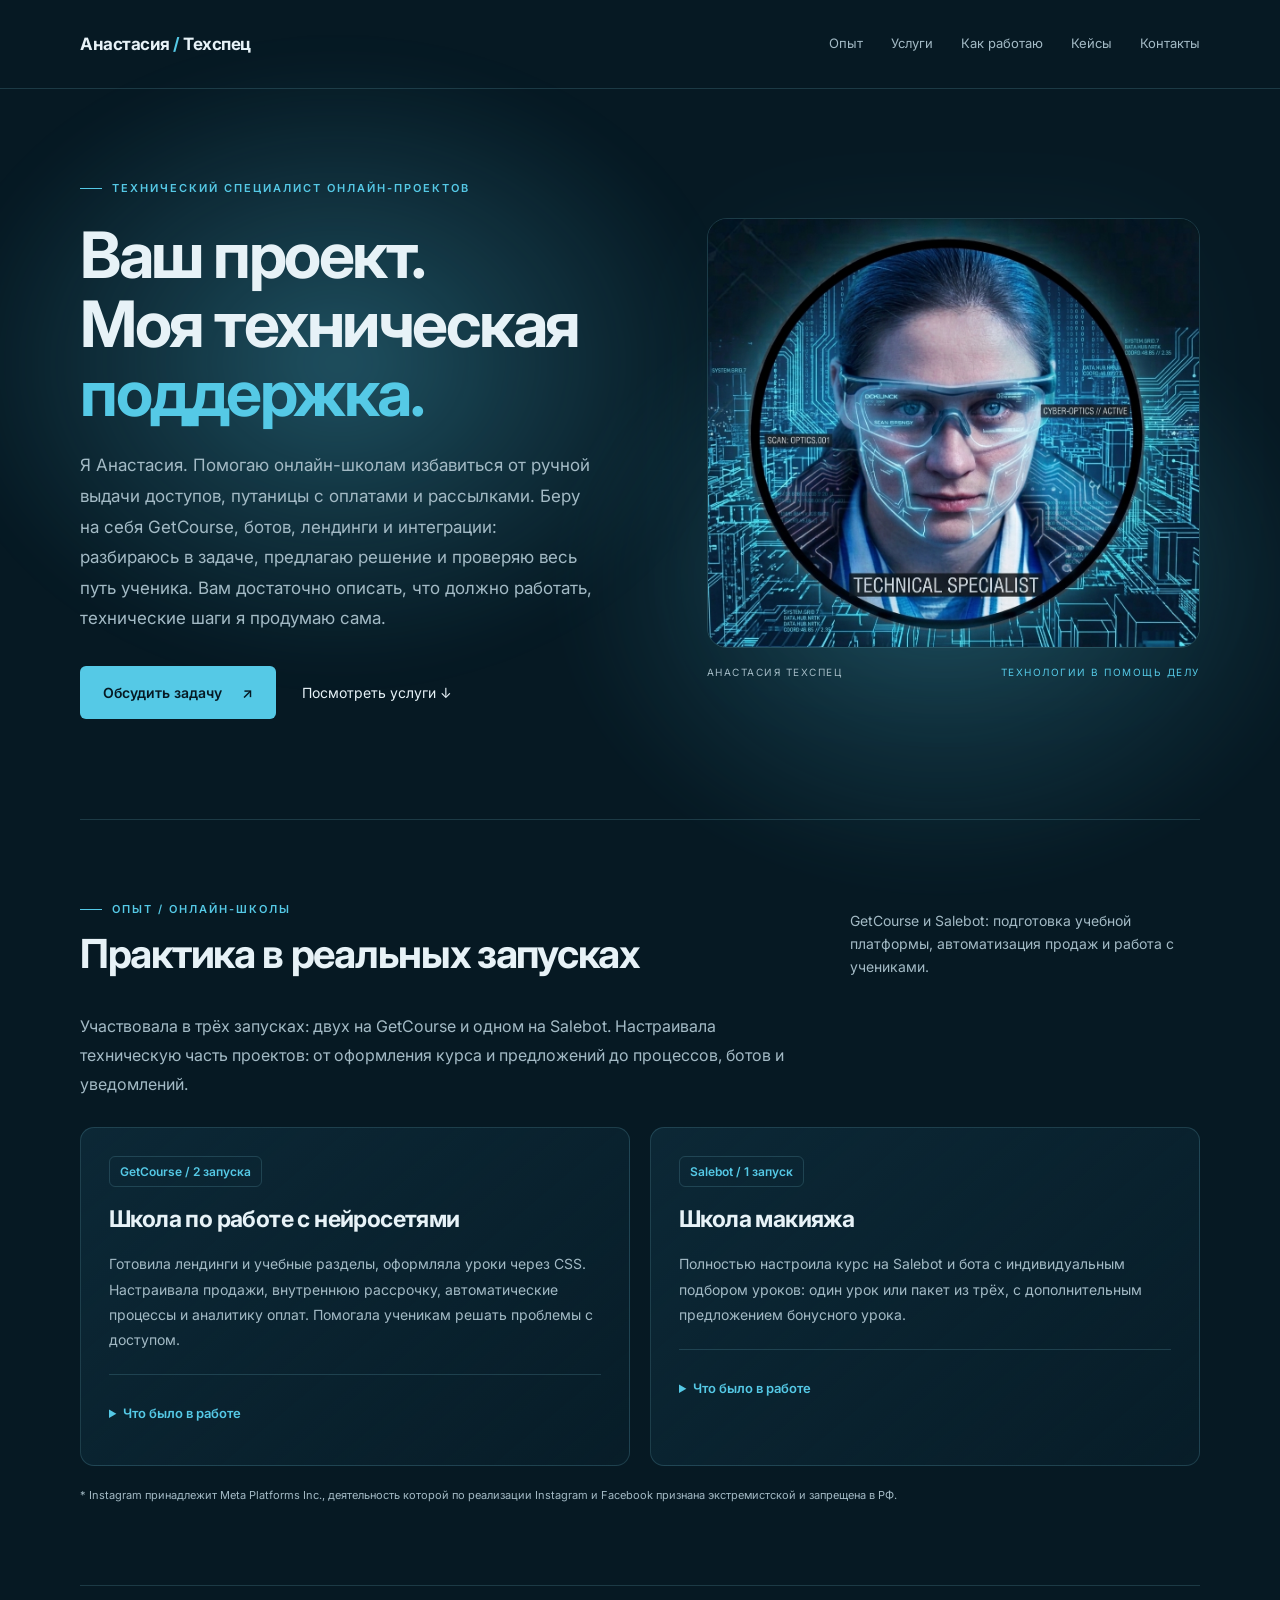
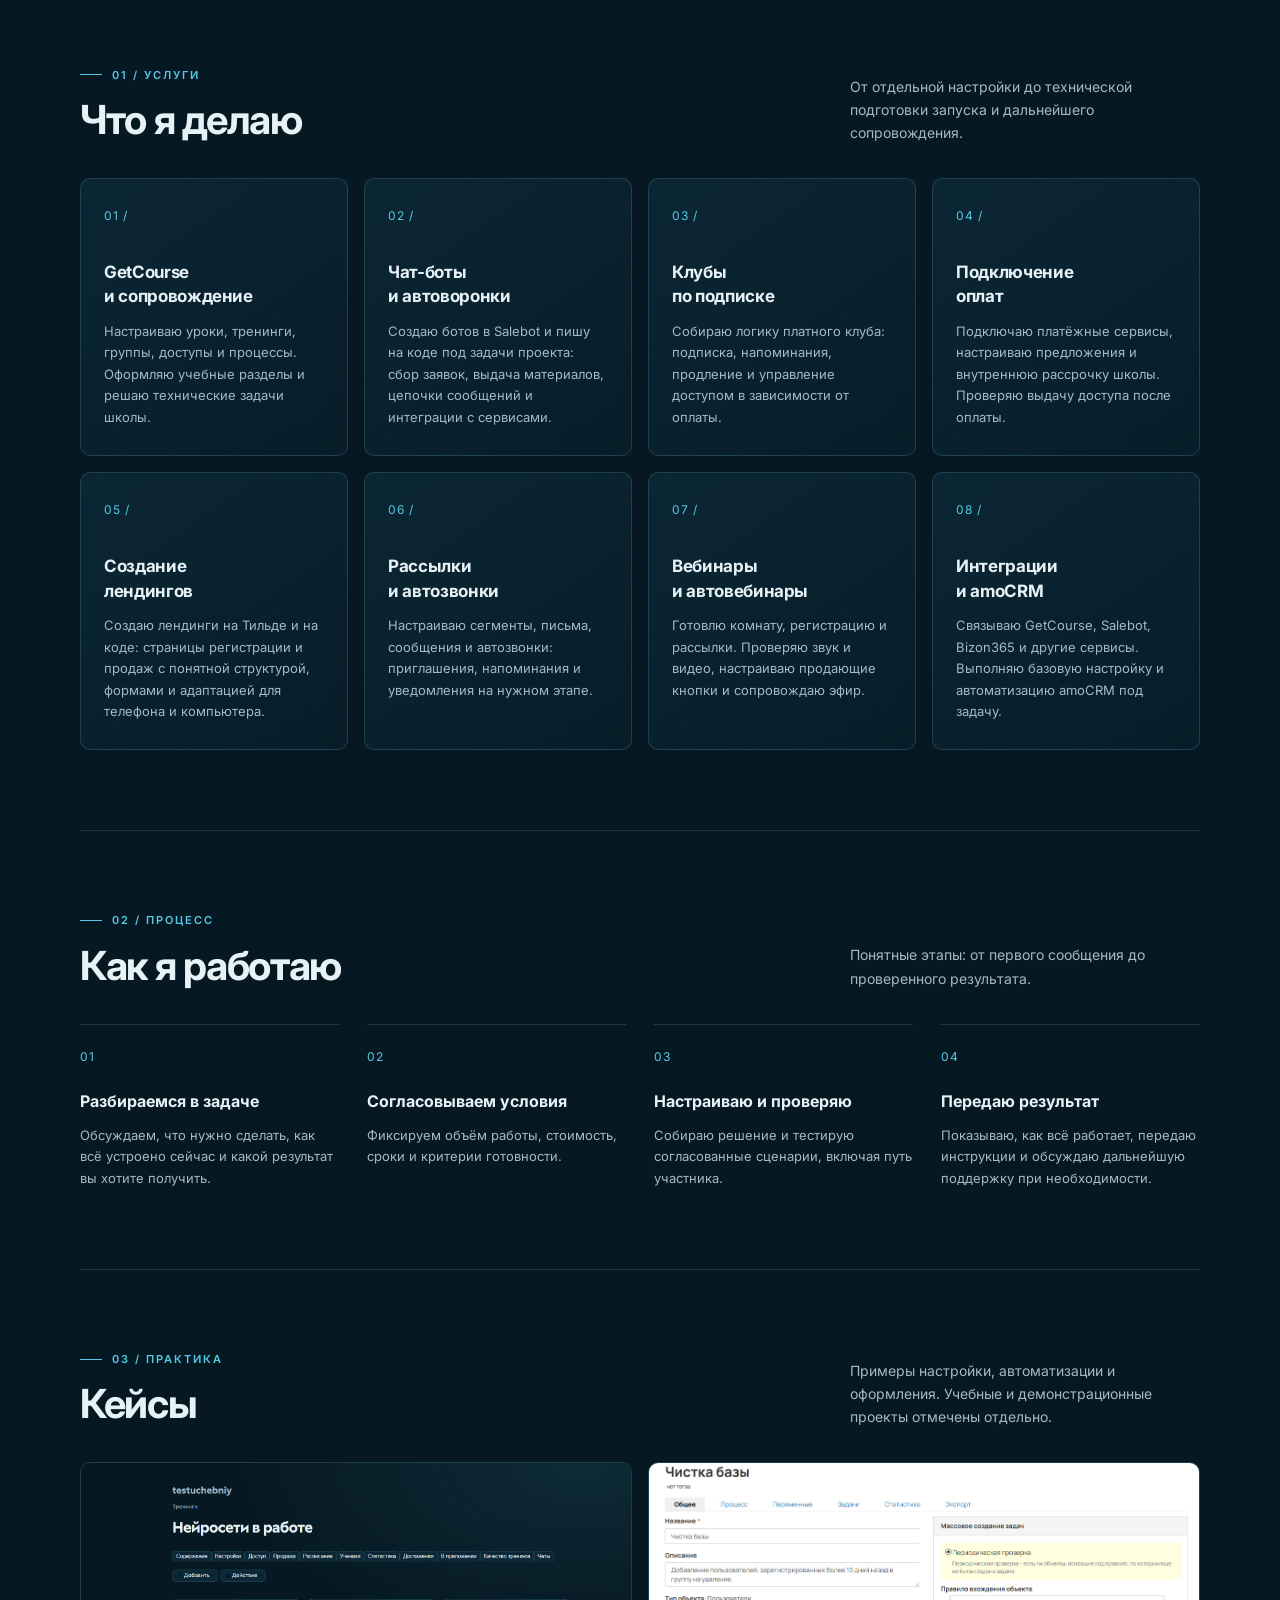
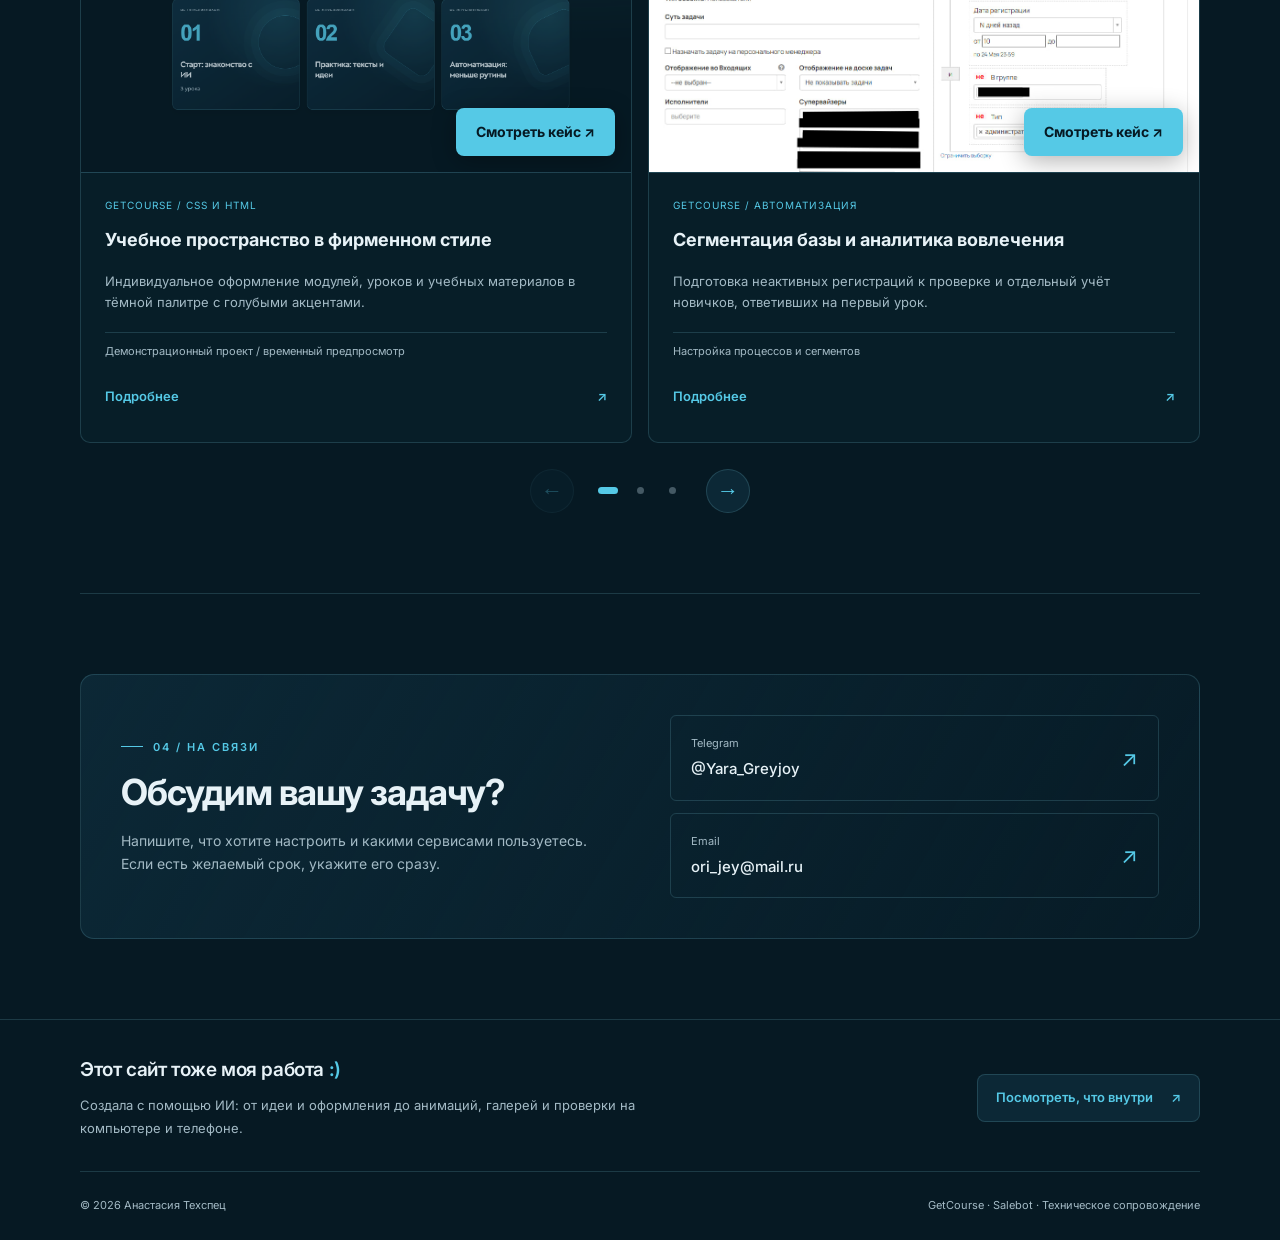
==== commit d791c4ef: "обновлен текст первого экрана" ====
--- a/index.html
+++ b/index.html
@@ -107,7 +107,7 @@
       <div>
         <div class="eyebrow">Технический специалист онлайн-проектов</div>
         <h1>Ваш проект.<br>Моя техническая<br><span>поддержка.</span></h1>
-        <p class="lead">Я Анастасия. Помогаю онлайн-школам и экспертам с технической частью: от лендинга и оплаты до обучения и рассылок. Настраиваю GetCourse, чат-ботов и интеграции, чтобы у команды было меньше ручной работы.</p>
+        <p class="lead">Я Анастасия. Помогаю онлайн-школам избавиться от ручной выдачи доступов, путаницы с оплатами и рассылками. Беру на себя GetCourse, ботов, лендинги и интеграции: разбираюсь в задаче, предлагаю решение и проверяю весь путь ученика. Вам достаточно описать, что должно работать, технические шаги я продумаю сама.</p>
         <div class="actions"><a class="button" href="https://t.me/Yara_Greyjoy" target="_blank" rel="noopener noreferrer">Обсудить задачу <span aria-hidden="true">↗</span></a><a class="text-link" href="#services">Посмотреть услуги <span aria-hidden="true">↓</span></a></div>
       </div>
       <div class="portrait">
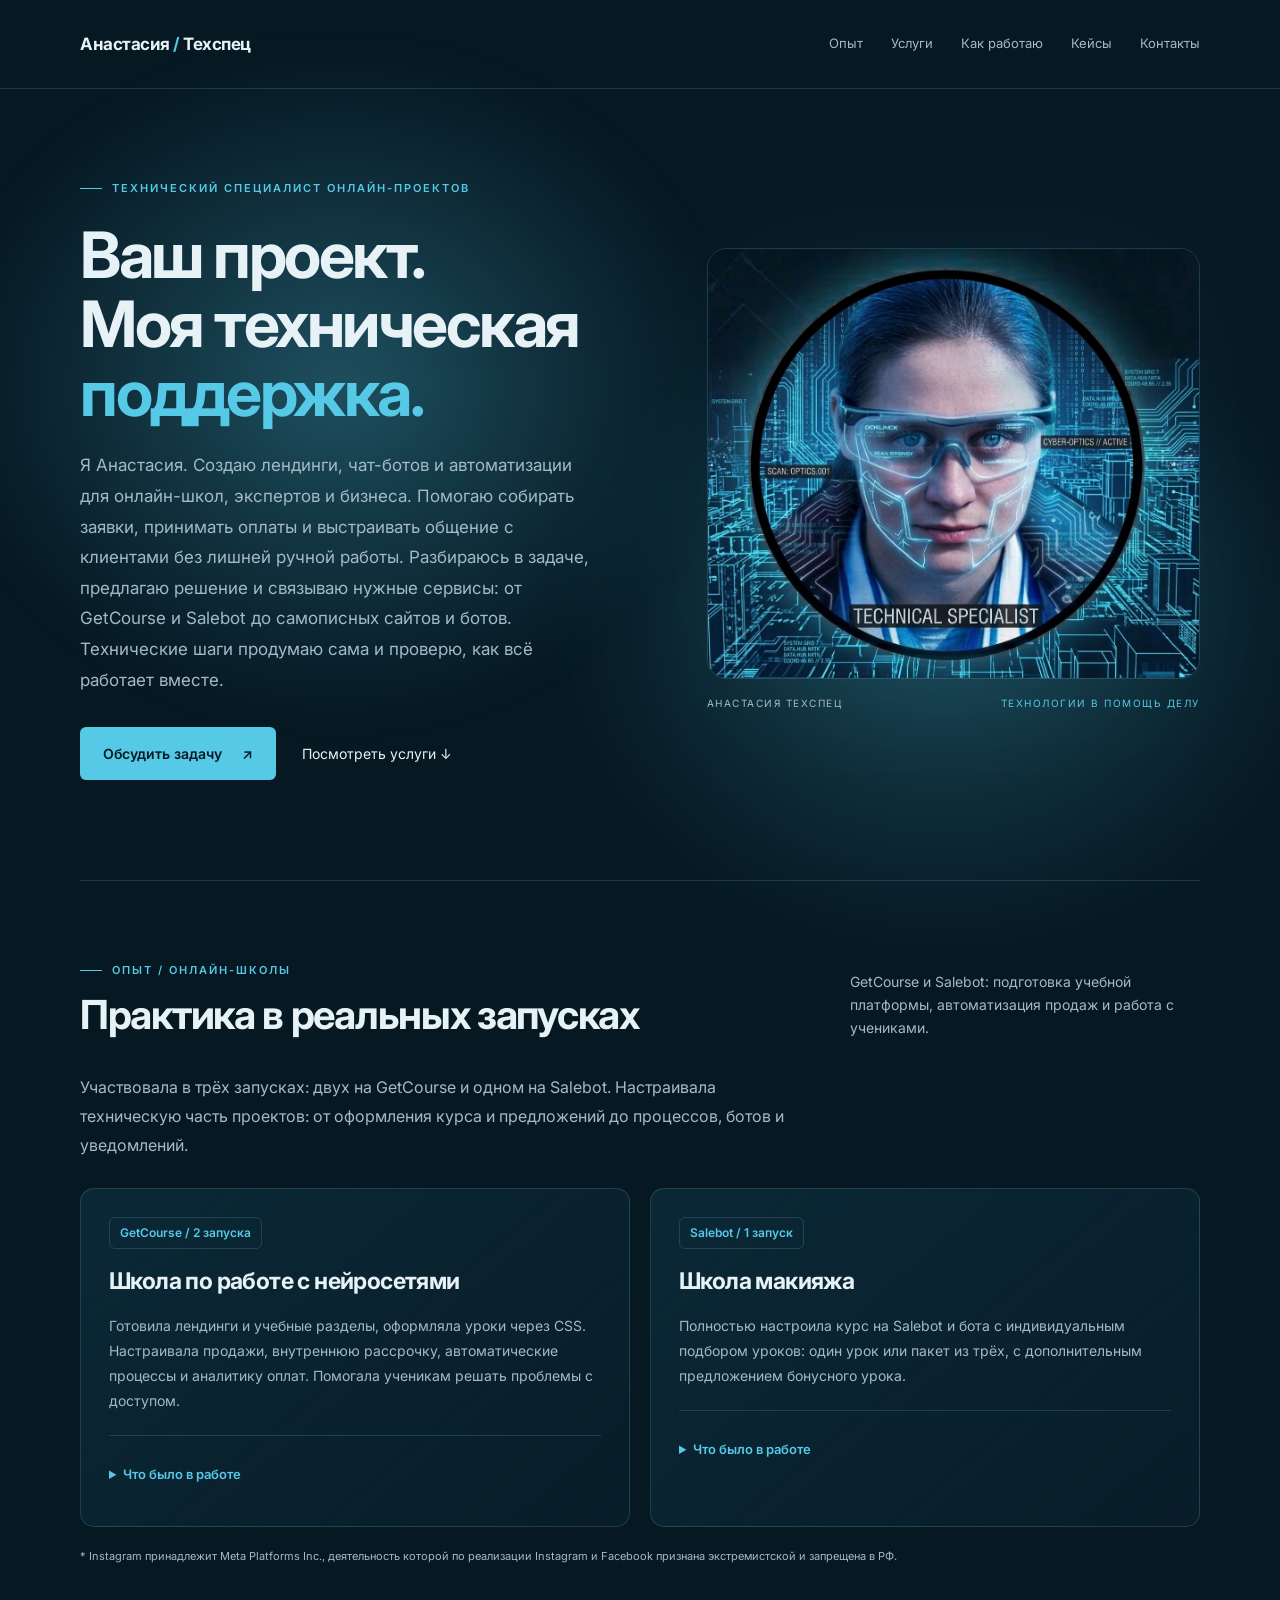
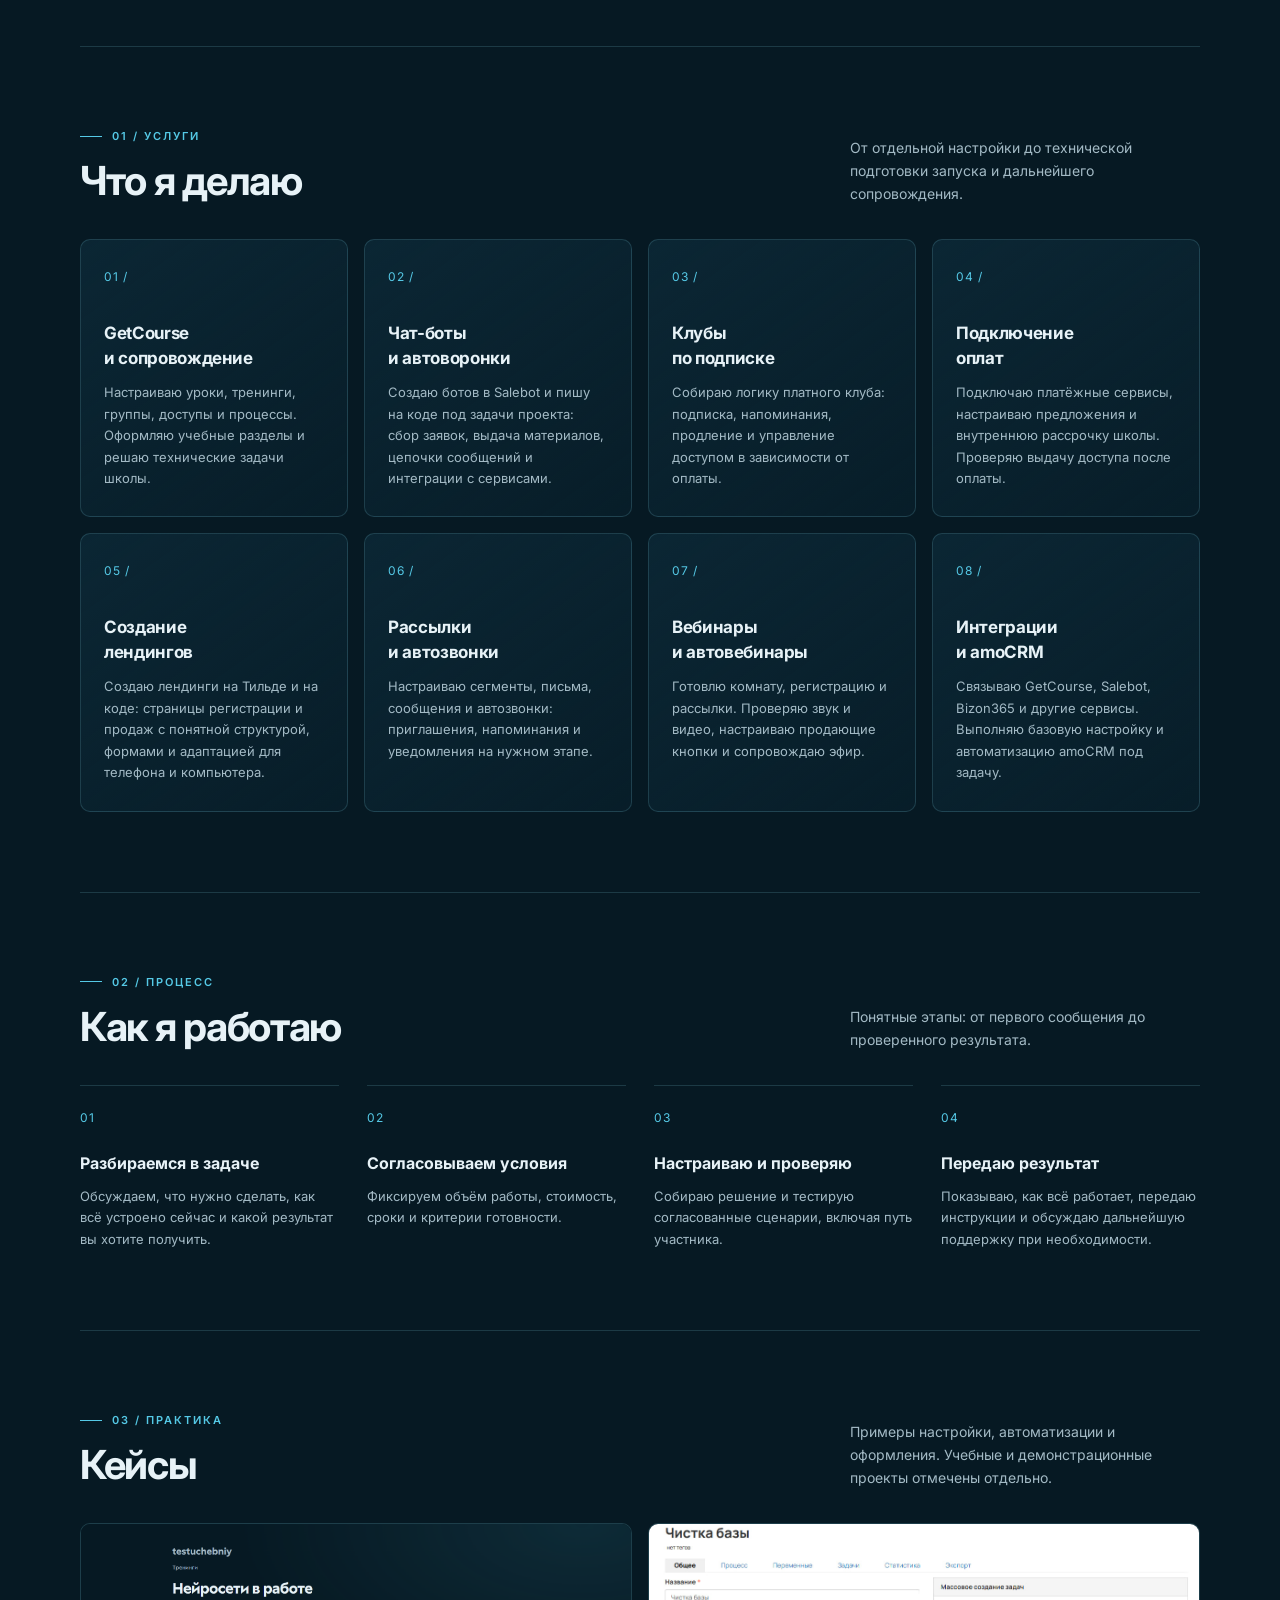
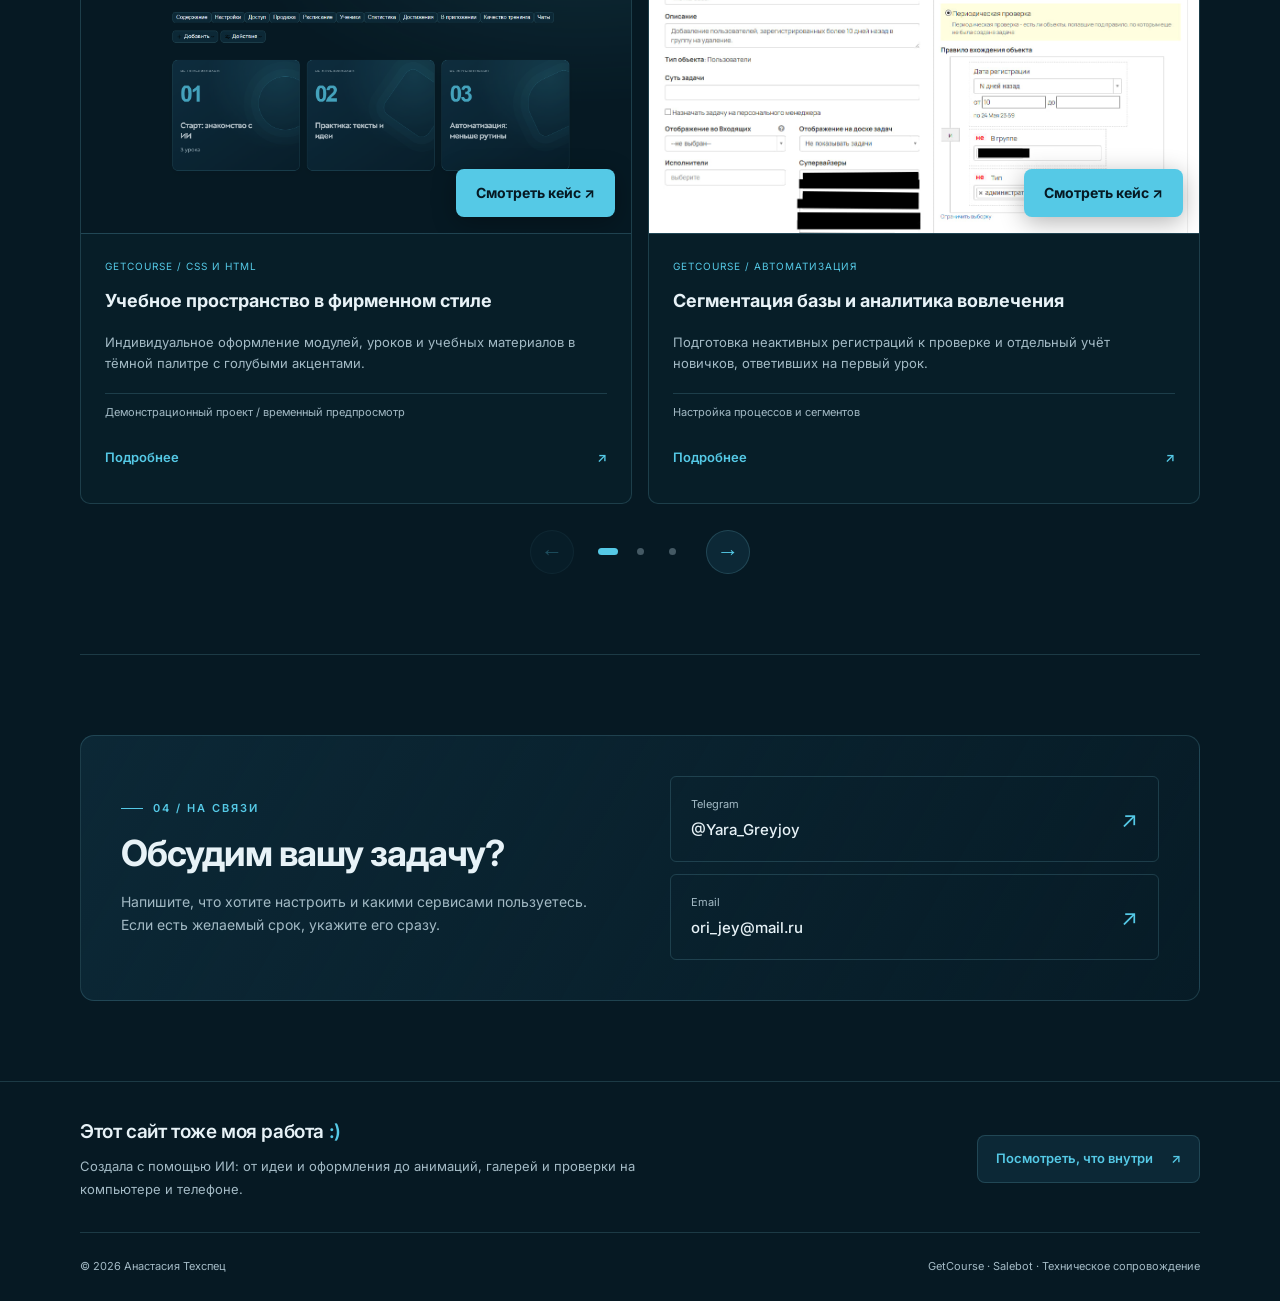
==== commit 9c3134d3: "расширено описание услуг на первом экране" ====
--- a/index.html
+++ b/index.html
@@ -107,7 +107,7 @@
       <div>
         <div class="eyebrow">Технический специалист онлайн-проектов</div>
         <h1>Ваш проект.<br>Моя техническая<br><span>поддержка.</span></h1>
-        <p class="lead">Я Анастасия. Помогаю онлайн-школам избавиться от ручной выдачи доступов, путаницы с оплатами и рассылками. Беру на себя GetCourse, ботов, лендинги и интеграции: разбираюсь в задаче, предлагаю решение и проверяю весь путь ученика. Вам достаточно описать, что должно работать, технические шаги я продумаю сама.</p>
+        <p class="lead">Я Анастасия. Создаю лендинги, чат-ботов и автоматизации для онлайн-школ, экспертов и бизнеса. Помогаю собирать заявки, принимать оплаты и выстраивать общение с клиентами без лишней ручной работы. Разбираюсь в задаче, предлагаю решение и связываю нужные сервисы: от GetCourse и Salebot до самописных сайтов и ботов. Технические шаги продумаю сама и проверю, как всё работает вместе.</p>
         <div class="actions"><a class="button" href="https://t.me/Yara_Greyjoy" target="_blank" rel="noopener noreferrer">Обсудить задачу <span aria-hidden="true">↗</span></a><a class="text-link" href="#services">Посмотреть услуги <span aria-hidden="true">↓</span></a></div>
       </div>
       <div class="portrait">
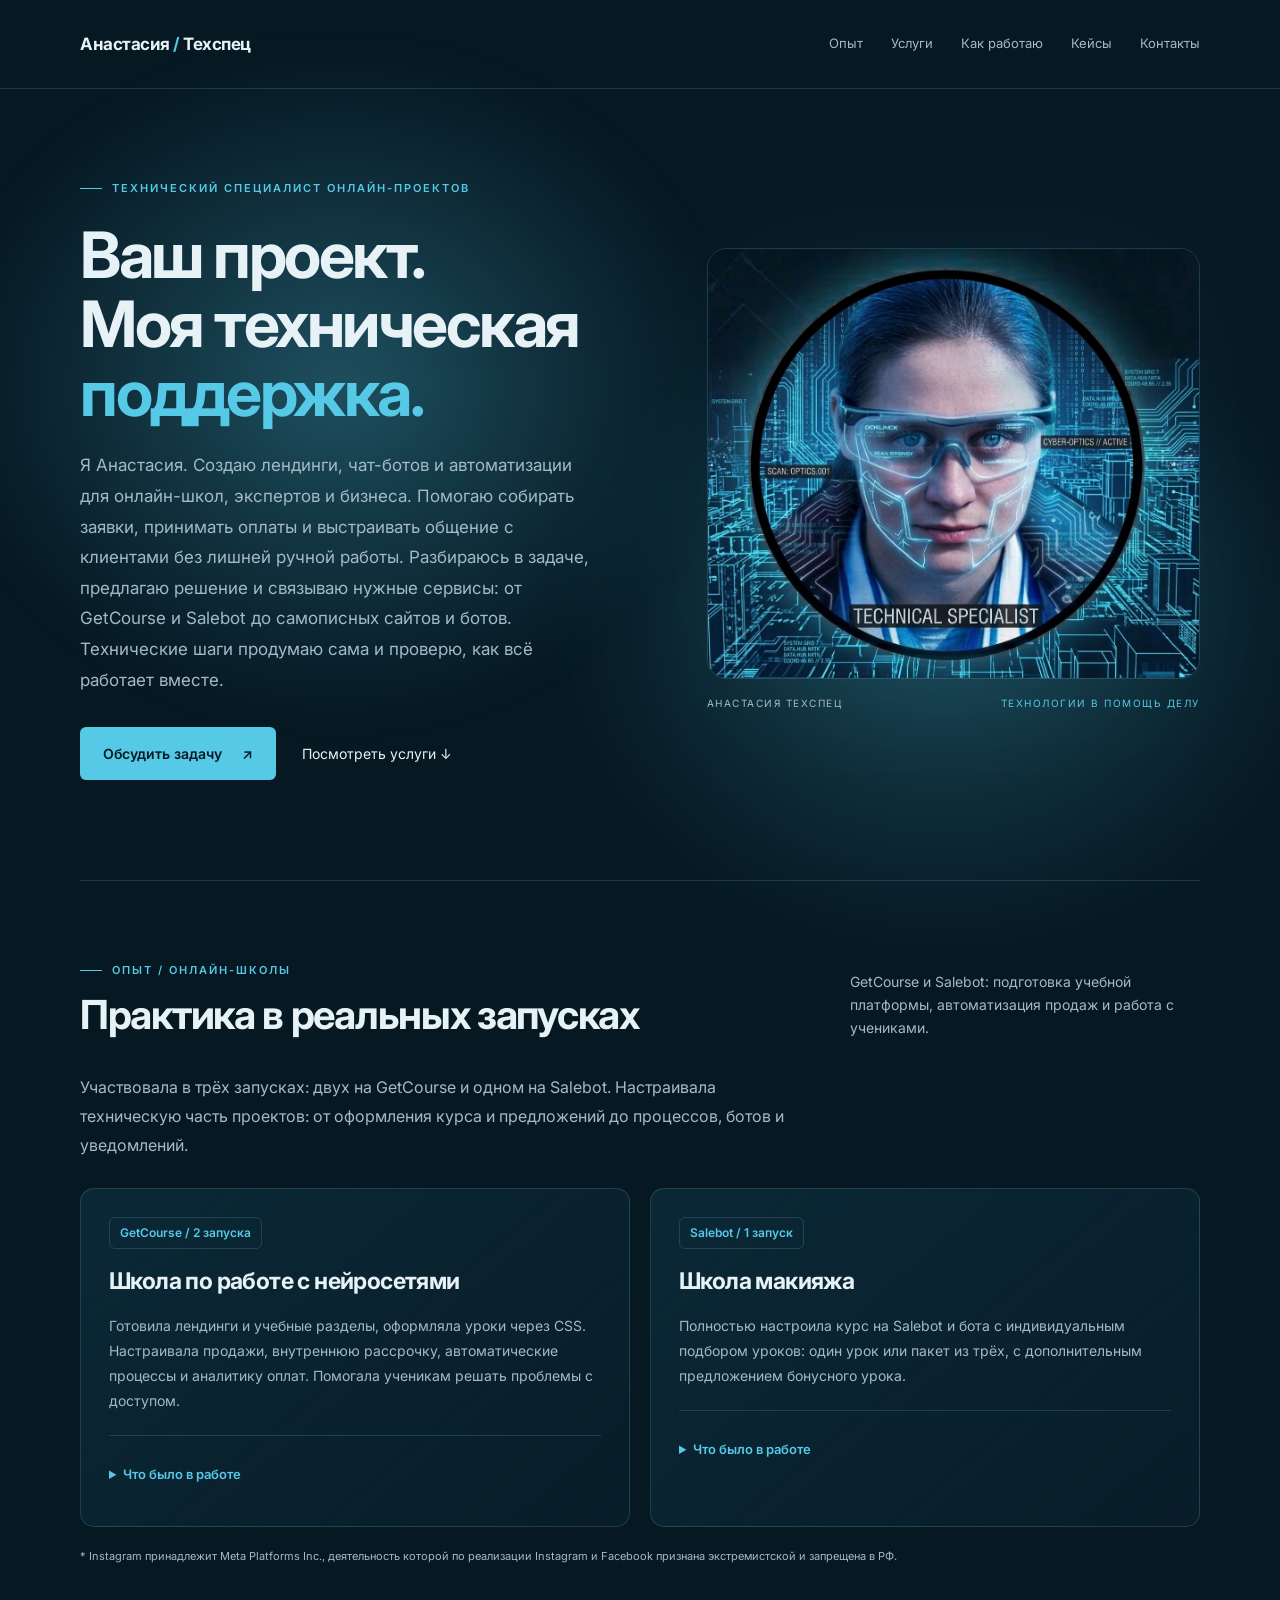
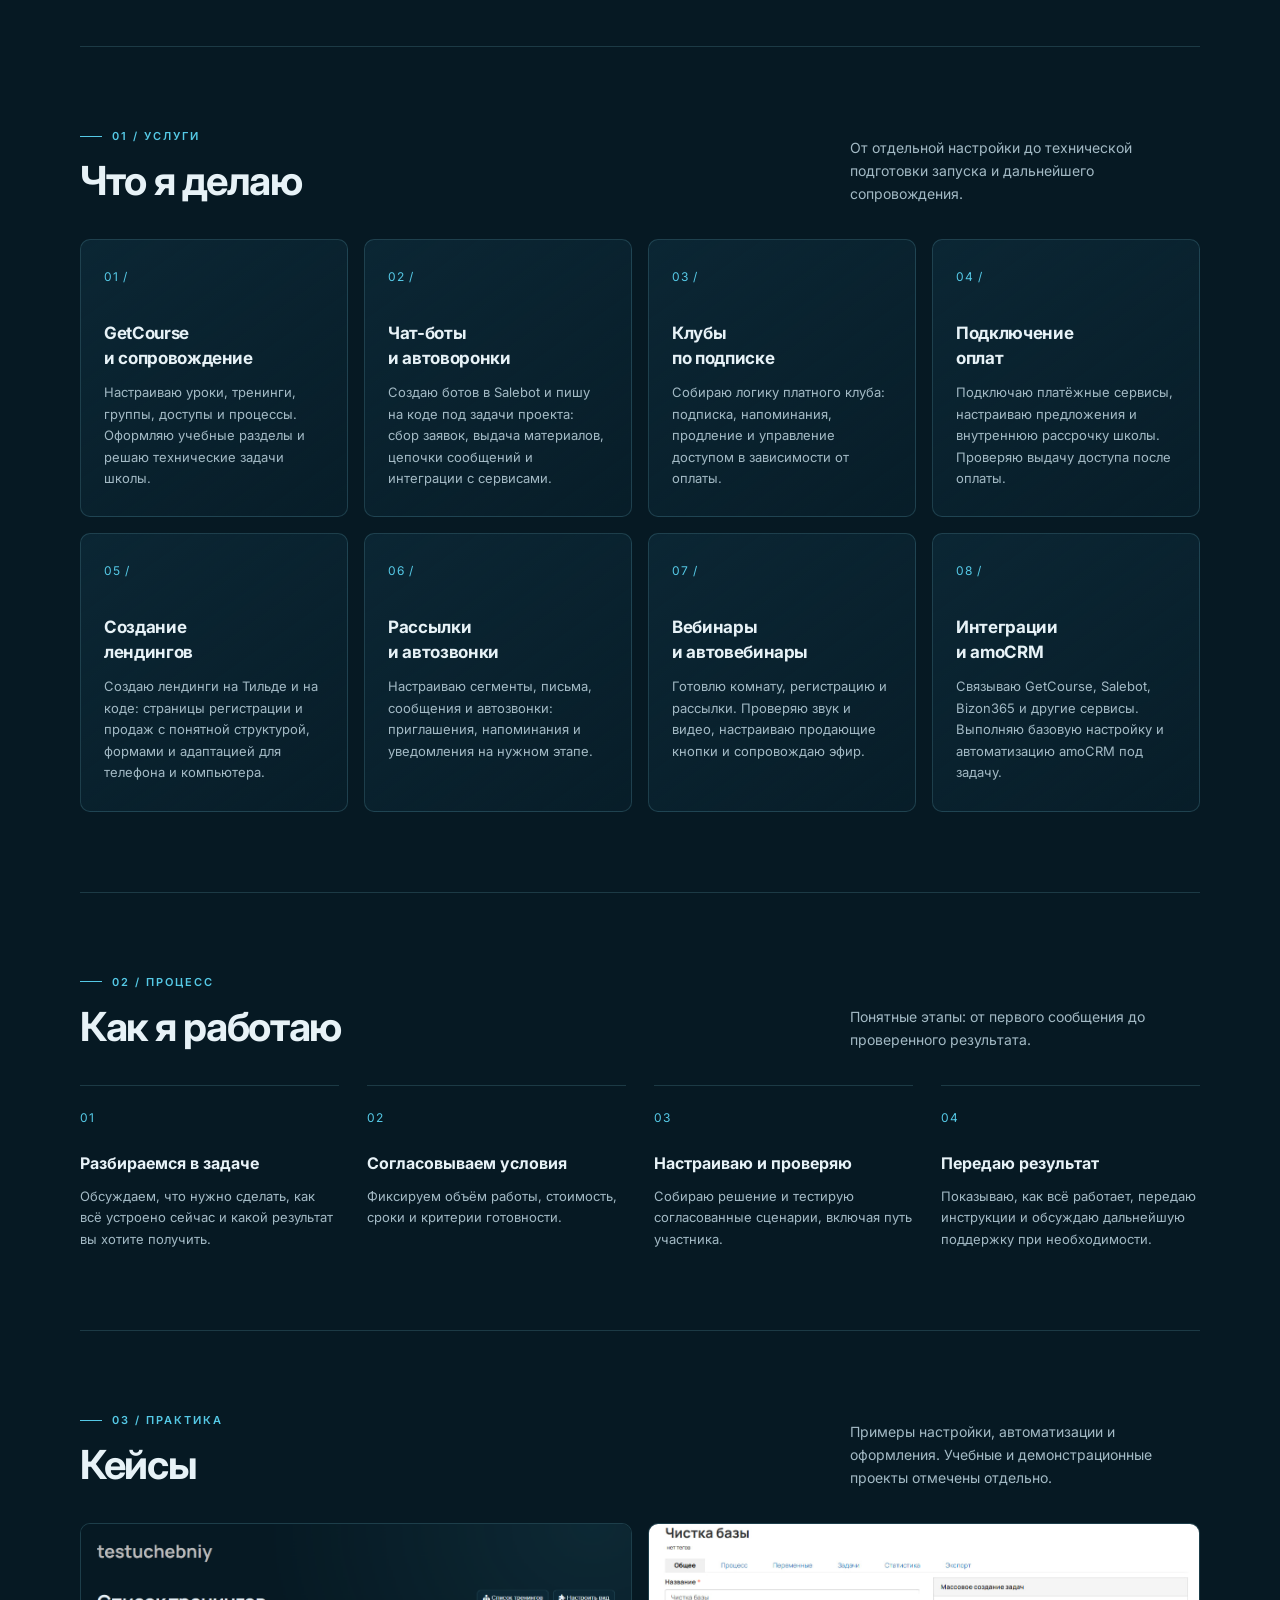
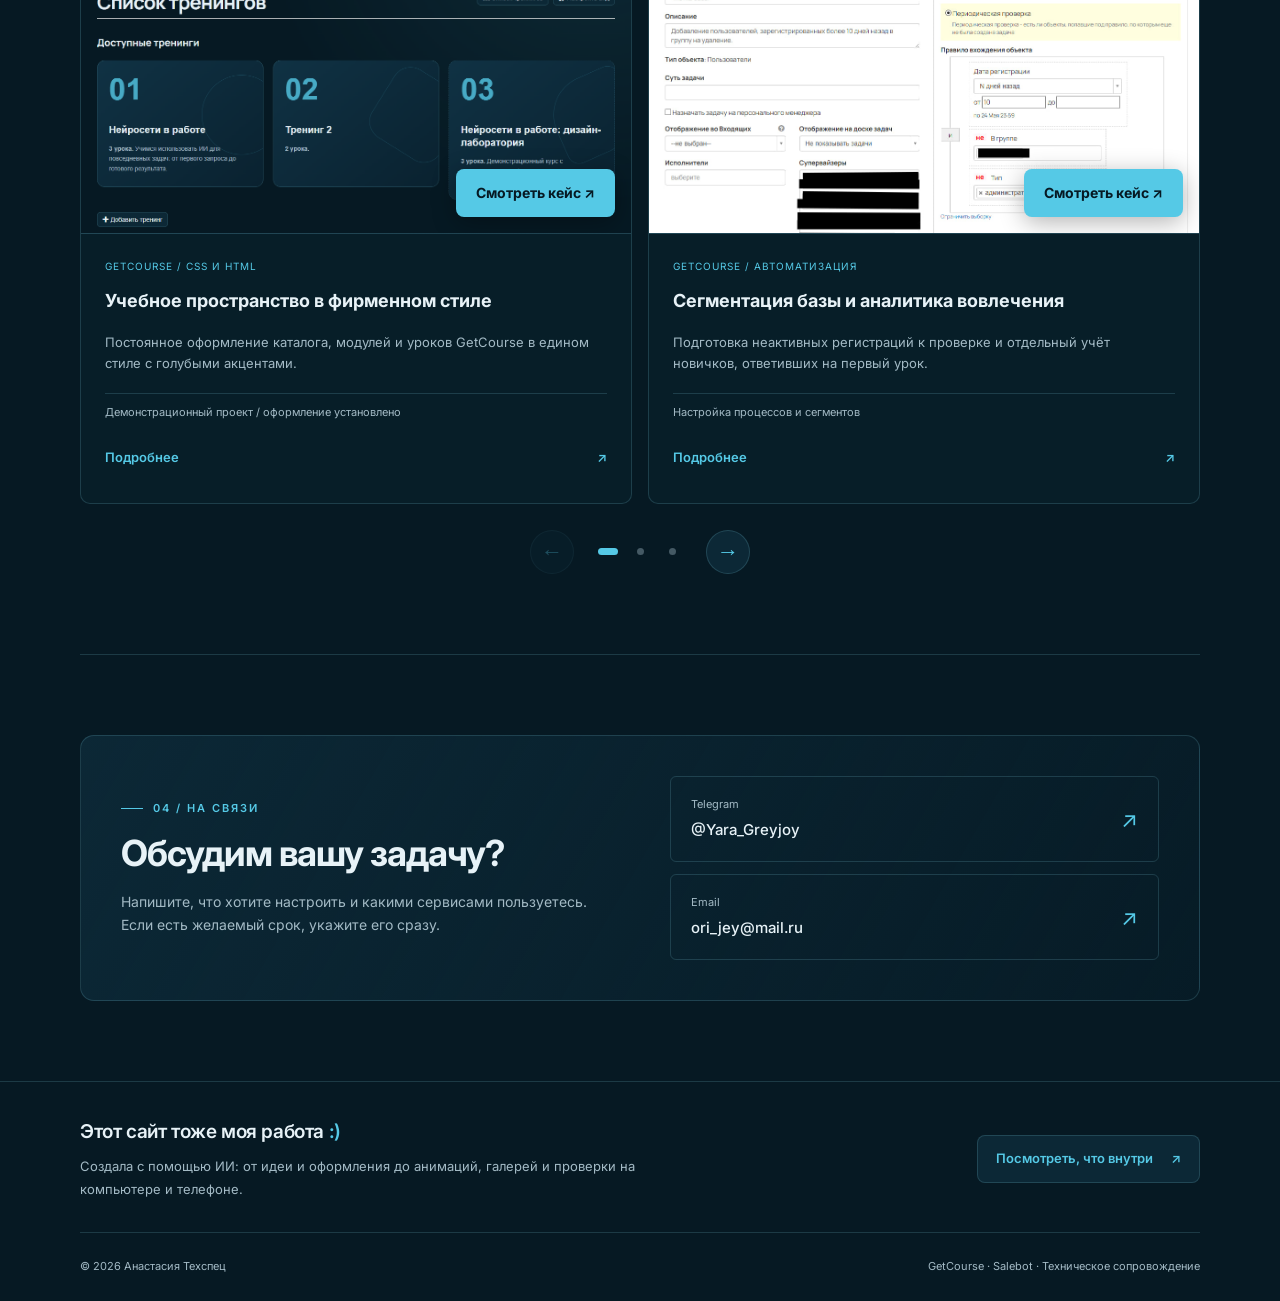
==== commit d5fa5fba: "обновлен кейс оформления школы" ====
--- a/index.html
+++ b/index.html
@@ -180,8 +180,8 @@
       <div class="section-heading"><div><div class="eyebrow">03 / Практика</div><h2 id="cases-title">Кейсы</h2></div><p class="section-description">Примеры настройки, автоматизации и оформления. Учебные и демонстрационные проекты отмечены отдельно.</p></div>
       <div class="cases" id="case-track" tabindex="0" role="region" aria-label="Кейсы: листайте стрелками или свайпом" aria-roledescription="карусель">
         <article class="case" aria-labelledby="case-getcourse-css-title">
-          <a class="case-preview case-open" href="assets/cases/css-modules.png" data-case-id="getcourse-css" aria-label="Посмотреть кейс: Учебное пространство в фирменном стиле"><img src="assets/cases/css-modules.png" alt="Карточки трёх модулей с крупными номерами и голубыми акцентами" loading="lazy" decoding="async"><span class="case-preview-hint">Смотреть кейс ↗</span></a>
-          <div class="case-body"><span class="tag">GetCourse / CSS и HTML</span><h3 id="case-getcourse-css-title">Учебное пространство в фирменном стиле</h3><p class="case-summary">Индивидуальное оформление модулей, уроков и учебных материалов в тёмной палитре с голубыми акцентами.</p><p class="case-context">Демонстрационный проект / временный предпросмотр</p><a class="case-details case-open" href="assets/cases/css-modules.png" data-case-id="getcourse-css">Подробнее <span aria-hidden="true">↗</span><span class="sr-only">: Учебное пространство в фирменном стиле</span></a></div>
+          <a class="case-preview case-open" href="assets/cases/css-installed-catalog.png" data-case-id="getcourse-css" aria-label="Посмотреть кейс: Учебное пространство в фирменном стиле"><img src="assets/cases/css-installed-catalog.png" alt="Каталог тренингов GetCourse в тёмном стиле с нумерованными карточками" loading="lazy" decoding="async"><span class="case-preview-hint">Смотреть кейс ↗</span></a>
+          <div class="case-body"><span class="tag">GetCourse / CSS и HTML</span><h3 id="case-getcourse-css-title">Учебное пространство в фирменном стиле</h3><p class="case-summary">Постоянное оформление каталога, модулей и уроков GetCourse в едином стиле с голубыми акцентами.</p><p class="case-context">Демонстрационный проект / оформление установлено</p><a class="case-details case-open" href="assets/cases/css-installed-catalog.png" data-case-id="getcourse-css">Подробнее <span aria-hidden="true">↗</span><span class="sr-only">: Учебное пространство в фирменном стиле</span></a></div>
         </article>
         <article class="case" aria-labelledby="case-database-title">
           <a class="case-preview case-open" href="assets/cases/database-rules.jpg" data-case-id="database" aria-label="Посмотреть кейс: Сегментация базы и аналитика вовлечения"><img src="assets/cases/database-rules.jpg" alt="Правила отбора пользователей в процессе подготовки к очистке базы" loading="lazy" decoding="async"><span class="case-preview-hint">Смотреть кейс ↗</span></a>
@@ -250,7 +250,7 @@
     <div class="image-viewer-stage" id="image-viewer-stage" tabindex="0" aria-label="Изображение: прокручивайте для просмотра деталей"><img id="image-viewer-img" alt=""></div>
     <div class="image-viewer-nav" role="group" aria-label="Фотографии текущего кейса"><button type="button" id="image-viewer-prev" aria-label="Предыдущее фото текущего кейса">← Назад</button><span id="image-viewer-count" aria-live="polite" aria-atomic="true"></span><button type="button" id="image-viewer-next" aria-label="Следующее фото текущего кейса">Вперёд →</button></div>
   </dialog>
-  <script id="case-data" type="application/json">[{"id": "getcourse-css", "tag": "GetCourse / CSS и HTML", "title": "Учебное пространство в фирменном стиле", "summary": "Индивидуальное оформление модулей, уроков и учебных материалов в тёмной палитре с голубыми акцентами.", "task": "Создать цельное оформление курса и сделать структуру материалов наглядной на компьютере и телефоне.", "solution": ["Карточки модулей с крупной нумерацией и геометрическими элементами.", "Нумерованные карточки уроков, оглавление и смысловые блоки: пример, предупреждение и итоги.", "CSS для оформления и HTML для структуры содержания; штатные формы задания и комментариев сохранены."], "result": "Подготовлен и проверен в браузере адаптивный дизайн. В проверенных размерах нет горизонтальной прокрутки и наложений карточек.", "note": "Демонстрационный проект в собственной тестовой школе. Оформление показано во временном предпросмотре, постоянное подключение ещё не выполнено.", "cover": "assets/cases/css-modules.png", "images": [{"src": "assets/cases/css-modules.png", "alt": "Карточки трёх модулей с крупными номерами и голубыми акцентами", "caption": "После: индивидуальный дизайн модулей. Временный предпросмотр."}, {"src": "assets/cases/css-before.png", "alt": "Стандартное оформление страницы курса до изменения CSS", "caption": "До: исходный вид курса в тестовой школе."}, {"src": "assets/cases/css-lessons.png", "alt": "Нумерованные карточки уроков в едином стиле", "caption": "После: список уроков. Штатная отметка важного задания сохранена."}, {"src": "assets/cases/css-lesson.png", "alt": "Оглавление, примеры, предупреждение и итоги внутри оформленного урока", "caption": "После: структура учебного материала, задание и комментарии. Временный предпросмотр."}]}, {"id": "database", "tag": "GetCourse / Автоматизация", "title": "Сегментация базы и аналитика вовлечения", "summary": "Подготовка неактивных регистраций к проверке и отдельный учёт новичков, ответивших на первый урок.", "task": "Упростить проверку базы и отслеживать ответы на конкретный урок, не смешивая их с общей активностью пользователей.", "solution": ["Процесс отбирает пользователей по заданным условиям в отдельную группу для проверки перед удалением.", "Для аналитики первого урока используются условия регистрации, участия в тренинге и наличия ответа.", "Технические группы и дашборд позволяют отдельно учитывать выбранные сегменты."], "result": "Настроены правила отбора и отображение сегментов в дашборде. Удаление пользователей остаётся под контролем администратора.", "note": "Часть служебных данных на скриншотах скрыта для сохранения конфиденциальности.", "cover": "assets/cases/database-rules.jpg", "images": [{"src": "assets/cases/database-rules.jpg", "alt": "Правила отбора пользователей в процессе подготовки к очистке базы", "caption": "Условия входа в процесс: срок регистрации, группы и исключение администраторов."}, {"src": "assets/cases/database-dashboard.jpg", "alt": "Сегмент пользователей по ответу на первый урок и счётчик в дашборде", "caption": "Пример фильтра и отображения выбранного сегмента в дашборде."}]}, {"id": "salebot-api", "tag": "Salebot + GetCourse / API", "title": "Из Telegram-бота в заказ GetCourse", "summary": "Передача данных из Salebot в GetCourse и создание заказа по выбранному предложению через API.", "task": "Связать регистрацию в мессенджере с оформлением заказа на платформе без повторного ввода данных.", "solution": ["Бот запрашивает email и сохраняет его для передачи в GetCourse.", "Настроено создание заказа через API по идентификатору предложения.", "Для продолжения сценария пользователю передаётся ссылка на созданный заказ."], "result": "Создан тестовый заказ, в истории которого зафиксировано создание через API.", "note": "Демонстрация выполнена на бесплатном тестовом предложении. Скриншот подтверждает создание заказа, а не прохождение реального платежа.", "cover": "assets/cases/api-order.jpg", "images": [{"src": "assets/cases/api-order.jpg", "alt": "Тестовый заказ GetCourse с записью о создании через API", "caption": "Карточка бесплатного тестового заказа и отметка «Заказ создан через API»."}]}, {"id": "booking-bot", "tag": "Telegram / Чат-бот", "title": "Бот записи на услуги", "summary": "Сценарий записи для салона: выбор услуги, специалиста и времени, просмотр своих записей.", "task": "Дать клиенту понятный путь записи в Telegram и возможность посмотреть оформленный визит.", "solution": ["Приветствие и переход из бота в интерфейс записи внутри Telegram.", "Разделы выбора услуг и специалистов, а также «Мои записи».", "В карточке визита отображаются дата, время, услуга, специалист и стоимость."], "result": "Подготовлен демонстрационный сценарий и интерфейс записи с карточкой визита.", "note": "Демонстрационный пример для салона красоты с учебными данными.", "cover": "assets/cases/booking-interface.jpg", "images": [{"src": "assets/cases/booking-interface.jpg", "alt": "Приветствие Telegram-бота и меню выбора услуг, специалиста и своих записей", "caption": "Начало диалога и интерфейс записи внутри Telegram."}, {"src": "assets/cases/booking-visit.jpg", "alt": "Карточка демонстрационной записи с датой, услугой, специалистом и стоимостью", "caption": "Раздел «Мои записи»: детали демонстрационного визита."}]}, {"id": "bizon", "tag": "Bizon365 / Вебинар", "title": "Подготовка вебинарной комнаты", "summary": "Регистрация участников, оформление комнаты, чат и продающий баннер в одном демонстрационном сценарии.", "task": "Подготовить техническую площадку вебинара и понятный вход для участников.", "solution": ["Настроены название, ведущий, дата и часовой пояс тестового эфира.", "Подготовлена страница входа с именем, email, телефоном и проверкой reCAPTCHA.", "Оформлены вебинарная комната и продающий баннер; предусмотрена модерация чата."], "result": "Подготовлены страница регистрации и интерфейс тестовой комнаты с баннером курса.", "note": "Демонстрационная настройка тестового вебинара в Bizon365.", "cover": "assets/cases/bizon-room.jpg", "images": [{"src": "assets/cases/bizon-room.jpg", "alt": "Тестовая комната Bizon365 с экраном ожидания, чатом и баннером курса", "caption": "Вебинарная комната: экран ожидания, чат и продающий баннер."}, {"src": "assets/cases/bizon-registration.jpg", "alt": "Форма регистрации на тестовый вебинар с именем, email, телефоном и reCAPTCHA", "caption": "Страница регистрации на тестовый вебинар."}]}, {"id": "school-setup", "tag": "GetCourse / Настройка школы", "title": "Базовая настройка онлайн-школы", "summary": "Домен, почтовые настройки, группы пользователей и процесс добавления в группу с отправкой сообщения.", "task": "Подготовить тестовую школу к регистрации участников и дальнейшей автоматизации.", "solution": ["Подключены домен и почтовые DNS-записи: SPF, DKIM и DMARC; настроен адрес для FBL-отчётов.", "Созданы группы для зарегистрированных, участников вебинара, оплативших и учеников потока.", "Собран базовый процесс: добавить пользователя в группу и отправить сообщение."], "result": "Подготовлены настройки тестовой школы, структура групп и базовый процесс обработки пользователя.", "note": "Учебный проект в тестовой школе. На изображениях показаны группы пользователей и базовый процесс.", "cover": "assets/cases/school-groups.jpg", "images": [{"src": "assets/cases/school-groups.jpg", "alt": "Группы пользователей в тестовой школе GetCourse", "caption": "Группы для разных этапов пути участника."}, {"src": "assets/cases/school-process.jpg", "alt": "Схема процесса добавления в группу и отправки сообщения в GetCourse", "caption": "Базовый процесс: добавление в группу и отправка сообщения."}]}, {"id": "this-landing", "tag": "Личный проект / HTML, CSS, JavaScript", "title": "Этот лендинг: от идеи до рабочего сайта", "summary": "Собственный сайт-портфолио с услугами, опытом, кейсами и интерактивными галереями.", "task": "Собрать в одном месте услуги и примеры работ, чтобы заказчик мог познакомиться со мной и перейти к обсуждению своей задачи.", "solution": ["Структура страницы, тексты и тёмное оформление с голубыми акцентами.", "Адаптивная вёрстка, мягкое фоновое свечение и небольшие световые акценты с учётом настройки уменьшения движения.", "Карточки кейсов, навигация между работами и галереи скриншотов с увеличением и удобным закрытием.", "Разработка с помощью ИИ, проверка на компьютере и телефоне, сохранение изменений в Git."], "result": "Работающий сайт-портфолио на HTML, CSS и JavaScript с переходами в Telegram и на email. Все показанные здесь интерфейсы сняты с самого лендинга.", "note": "Личный проект, созданный с помощью ИИ. Этот кейс рассказывает о сайте, на котором вы сейчас находитесь.", "cover": "assets/cases/landing-hero.png", "images": [{"src": "assets/cases/landing-hero.png", "alt": "Первый экран собственного лендинга Анастасии с портретом, описанием услуг и кнопкой связи", "caption": "Первый экран: знакомство, оформление и переход к обсуждению задачи."}, {"src": "assets/cases/landing-case-dialog.png", "alt": "Окно подробностей кейса с галереей скриншотов и навигацией между работами", "caption": "Интерфейс подробностей: задача, решение, результат, галерея и навигация между кейсами."}]}]</script>
+  <script id="case-data" type="application/json">[{"id":"getcourse-css","tag":"GetCourse / CSS и HTML","title":"Учебное пространство в фирменном стиле","summary":"Постоянное оформление каталога, модулей и уроков GetCourse в едином стиле с голубыми акцентами.","task":"Оформить учебное пространство в фирменном стиле и сделать структуру курса и материалов наглядной на компьютере и телефоне.","solution":["Индивидуальное оформление каталога и модулей: крупная нумерация, геометрические элементы и единая тёмная палитра.","Нумерованные карточки уроков с отдельным местом для номера и читаемыми описаниями.","HTML-структура урока: оглавление, карточки задач, пример запроса, предупреждение и итоги; штатные задание и комментарии сохранены.","CSS адаптирован под старый интерфейс GetCourse и сохранён в отдельной теме, назначенной аккаунту и демонстрационному тренингу."],"result":"Оформление установлено постоянно и сохраняется после перезагрузки. Каталог, модули, список уроков и первый урок проверены на компьютере и телефоне: без горизонтальной прокрутки и наложений карточек; номера не перекрывают названия.","note":"Демонстрационный проект в собственной тестовой школе, без реальных учеников. Оформление установлено в старом интерфейсе GetCourse; стандартные формы задания и комментариев сохранены.","cover":"assets/cases/css-installed-catalog.png","images":[{"src":"assets/cases/css-installed-catalog.png","alt":"Каталог тренингов GetCourse в тёмном стиле с нумерованными карточками","caption":"Каталог тренингов: постоянное оформление в едином стиле."},{"src":"assets/cases/css-installed-modules.png","alt":"Три модуля демонстрационного курса с крупной нумерацией и геометрическими элементами","caption":"Модули курса: нумерация, описания и геометрические акценты."},{"src":"assets/cases/css-installed-lessons.png","alt":"Список трёх уроков с номерами отдельно от названий и описаний","caption":"Список уроков: номера не перекрывают текст, штатная отметка задания сохранена."},{"src":"assets/cases/css-installed-lesson-top.png","alt":"Оформленный урок с оглавлением, вступлением и карточками примеров применения ИИ","caption":"Содержание урока: вступление, навигация и смысловые карточки."},{"src":"assets/cases/css-installed-assignment.png","alt":"Итоги урока, штатная форма задания и поле комментария в едином оформлении","caption":"Практика: итоги, задание, форма ответа и комментарии."}]},{"id":"database","tag":"GetCourse / Автоматизация","title":"Сегментация базы и аналитика вовлечения","summary":"Подготовка неактивных регистраций к проверке и отдельный учёт новичков, ответивших на первый урок.","task":"Упростить проверку базы и отслеживать ответы на конкретный урок, не смешивая их с общей активностью пользователей.","solution":["Процесс отбирает пользователей по заданным условиям в отдельную группу для проверки перед удалением.","Для аналитики первого урока используются условия регистрации, участия в тренинге и наличия ответа.","Технические группы и дашборд позволяют отдельно учитывать выбранные сегменты."],"result":"Настроены правила отбора и отображение сегментов в дашборде. Удаление пользователей остаётся под контролем администратора.","note":"Часть служебных данных на скриншотах скрыта для сохранения конфиденциальности.","cover":"assets/cases/database-rules.jpg","images":[{"src":"assets/cases/database-rules.jpg","alt":"Правила отбора пользователей в процессе подготовки к очистке базы","caption":"Условия входа в процесс: срок регистрации, группы и исключение администраторов."},{"src":"assets/cases/database-dashboard.jpg","alt":"Сегмент пользователей по ответу на первый урок и счётчик в дашборде","caption":"Пример фильтра и отображения выбранного сегмента в дашборде."}]},{"id":"salebot-api","tag":"Salebot + GetCourse / API","title":"Из Telegram-бота в заказ GetCourse","summary":"Передача данных из Salebot в GetCourse и создание заказа по выбранному предложению через API.","task":"Связать регистрацию в мессенджере с оформлением заказа на платформе без повторного ввода данных.","solution":["Бот запрашивает email и сохраняет его для передачи в GetCourse.","Настроено создание заказа через API по идентификатору предложения.","Для продолжения сценария пользователю передаётся ссылка на созданный заказ."],"result":"Создан тестовый заказ, в истории которого зафиксировано создание через API.","note":"Демонстрация выполнена на бесплатном тестовом предложении. Скриншот подтверждает создание заказа, а не прохождение реального платежа.","cover":"assets/cases/api-order.jpg","images":[{"src":"assets/cases/api-order.jpg","alt":"Тестовый заказ GetCourse с записью о создании через API","caption":"Карточка бесплатного тестового заказа и отметка «Заказ создан через API»."}]},{"id":"booking-bot","tag":"Telegram / Чат-бот","title":"Бот записи на услуги","summary":"Сценарий записи для салона: выбор услуги, специалиста и времени, просмотр своих записей.","task":"Дать клиенту понятный путь записи в Telegram и возможность посмотреть оформленный визит.","solution":["Приветствие и переход из бота в интерфейс записи внутри Telegram.","Разделы выбора услуг и специалистов, а также «Мои записи».","В карточке визита отображаются дата, время, услуга, специалист и стоимость."],"result":"Подготовлен демонстрационный сценарий и интерфейс записи с карточкой визита.","note":"Демонстрационный пример для салона красоты с учебными данными.","cover":"assets/cases/booking-interface.jpg","images":[{"src":"assets/cases/booking-interface.jpg","alt":"Приветствие Telegram-бота и меню выбора услуг, специалиста и своих записей","caption":"Начало диалога и интерфейс записи внутри Telegram."},{"src":"assets/cases/booking-visit.jpg","alt":"Карточка демонстрационной записи с датой, услугой, специалистом и стоимостью","caption":"Раздел «Мои записи»: детали демонстрационного визита."}]},{"id":"bizon","tag":"Bizon365 / Вебинар","title":"Подготовка вебинарной комнаты","summary":"Регистрация участников, оформление комнаты, чат и продающий баннер в одном демонстрационном сценарии.","task":"Подготовить техническую площадку вебинара и понятный вход для участников.","solution":["Настроены название, ведущий, дата и часовой пояс тестового эфира.","Подготовлена страница входа с именем, email, телефоном и проверкой reCAPTCHA.","Оформлены вебинарная комната и продающий баннер; предусмотрена модерация чата."],"result":"Подготовлены страница регистрации и интерфейс тестовой комнаты с баннером курса.","note":"Демонстрационная настройка тестового вебинара в Bizon365.","cover":"assets/cases/bizon-room.jpg","images":[{"src":"assets/cases/bizon-room.jpg","alt":"Тестовая комната Bizon365 с экраном ожидания, чатом и баннером курса","caption":"Вебинарная комната: экран ожидания, чат и продающий баннер."},{"src":"assets/cases/bizon-registration.jpg","alt":"Форма регистрации на тестовый вебинар с именем, email, телефоном и reCAPTCHA","caption":"Страница регистрации на тестовый вебинар."}]},{"id":"school-setup","tag":"GetCourse / Настройка школы","title":"Базовая настройка онлайн-школы","summary":"Домен, почтовые настройки, группы пользователей и процесс добавления в группу с отправкой сообщения.","task":"Подготовить тестовую школу к регистрации участников и дальнейшей автоматизации.","solution":["Подключены домен и почтовые DNS-записи: SPF, DKIM и DMARC; настроен адрес для FBL-отчётов.","Созданы группы для зарегистрированных, участников вебинара, оплативших и учеников потока.","Собран базовый процесс: добавить пользователя в группу и отправить сообщение."],"result":"Подготовлены настройки тестовой школы, структура групп и базовый процесс обработки пользователя.","note":"Учебный проект в тестовой школе. На изображениях показаны группы пользователей и базовый процесс.","cover":"assets/cases/school-groups.jpg","images":[{"src":"assets/cases/school-groups.jpg","alt":"Группы пользователей в тестовой школе GetCourse","caption":"Группы для разных этапов пути участника."},{"src":"assets/cases/school-process.jpg","alt":"Схема процесса добавления в группу и отправки сообщения в GetCourse","caption":"Базовый процесс: добавление в группу и отправка сообщения."}]},{"id":"this-landing","tag":"Личный проект / HTML, CSS, JavaScript","title":"Этот лендинг: от идеи до рабочего сайта","summary":"Собственный сайт-портфолио с услугами, опытом, кейсами и интерактивными галереями.","task":"Собрать в одном месте услуги и примеры работ, чтобы заказчик мог познакомиться со мной и перейти к обсуждению своей задачи.","solution":["Структура страницы, тексты и тёмное оформление с голубыми акцентами.","Адаптивная вёрстка, мягкое фоновое свечение и небольшие световые акценты с учётом настройки уменьшения движения.","Карточки кейсов, навигация между работами и галереи скриншотов с увеличением и удобным закрытием.","Разработка с помощью ИИ, проверка на компьютере и телефоне, сохранение изменений в Git."],"result":"Работающий сайт-портфолио на HTML, CSS и JavaScript с переходами в Telegram и на email. Все показанные здесь интерфейсы сняты с самого лендинга.","note":"Личный проект, созданный с помощью ИИ. Этот кейс рассказывает о сайте, на котором вы сейчас находитесь.","cover":"assets/cases/landing-hero.png","images":[{"src":"assets/cases/landing-hero.png","alt":"Первый экран собственного лендинга Анастасии с портретом, описанием услуг и кнопкой связи","caption":"Первый экран: знакомство, оформление и переход к обсуждению задачи."},{"src":"assets/cases/landing-case-dialog.png","alt":"Окно подробностей кейса с галереей скриншотов и навигацией между работами","caption":"Интерфейс подробностей: задача, решение, результат, галерея и навигация между кейсами."}]}]</script>
 
   <script>
     (() => {
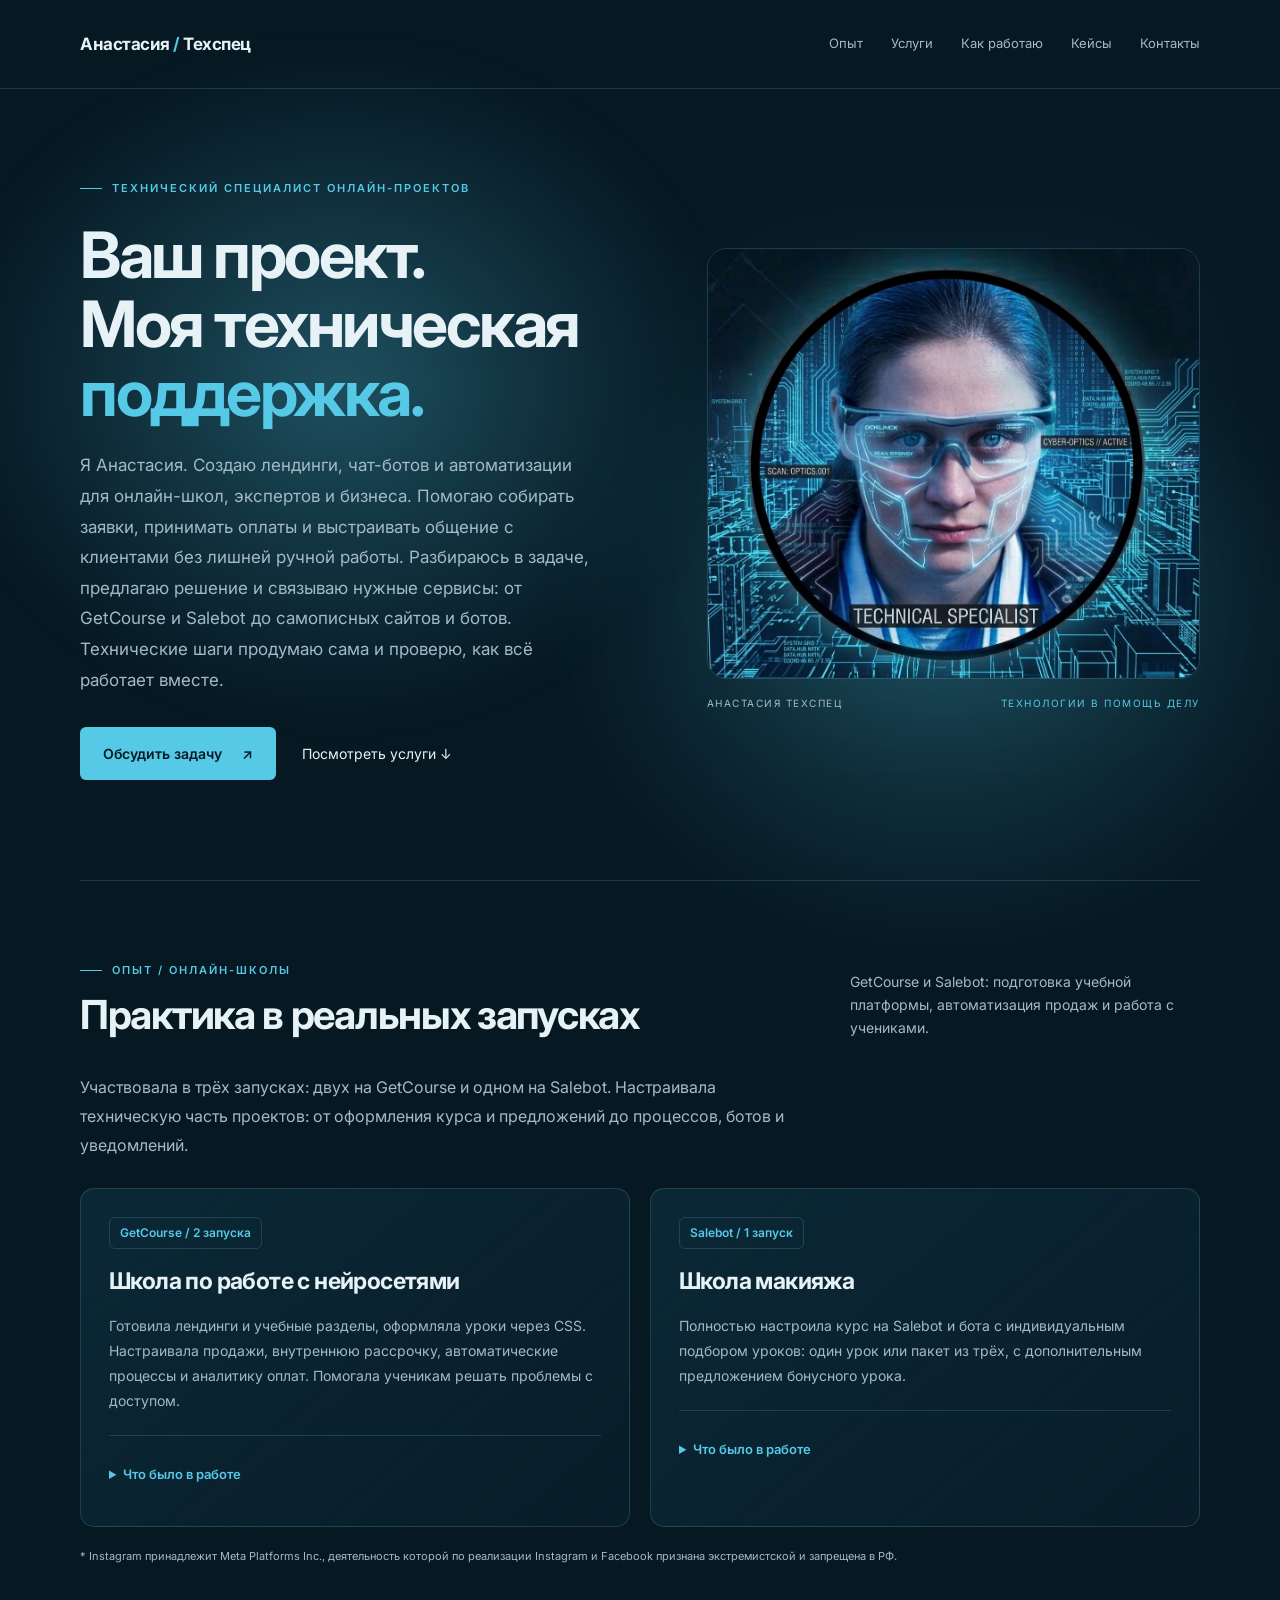
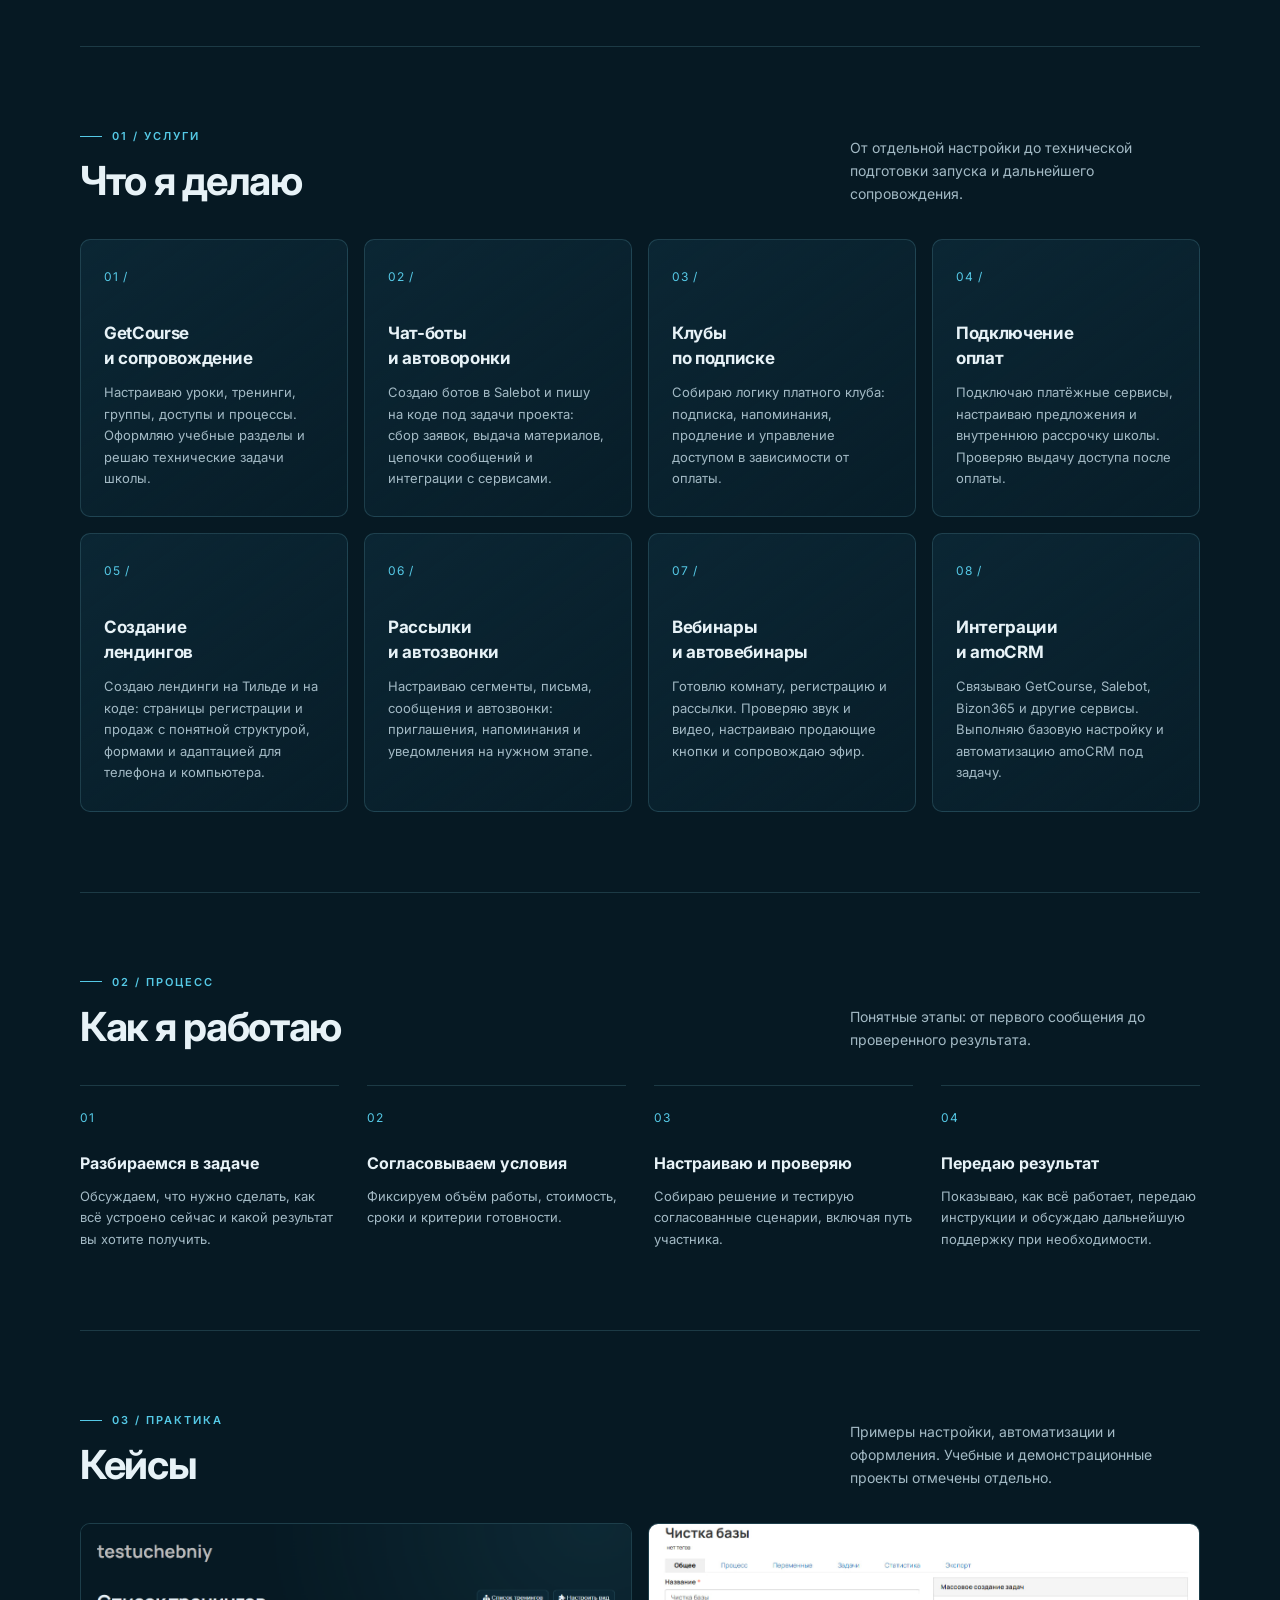
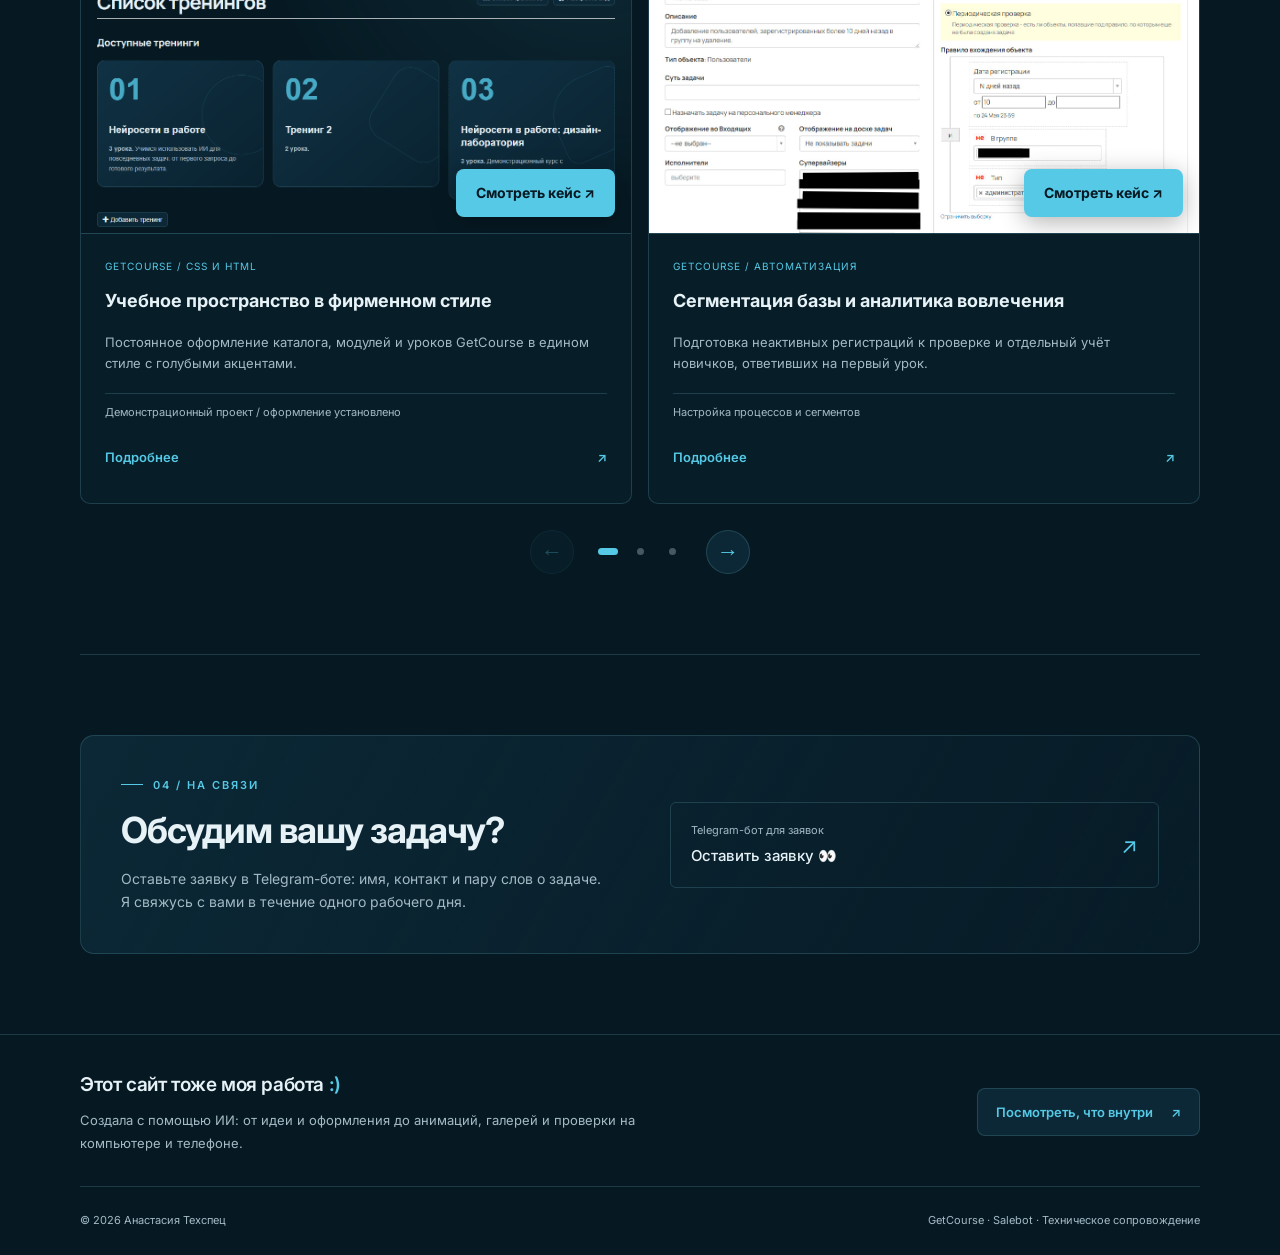
==== commit 3cbf70ff: "заявки с лендинга направлены в бота" ====
--- a/index.html
+++ b/index.html
@@ -5,6 +5,9 @@
   <meta name="viewport" content="width=device-width, initial-scale=1.0">
   <meta name="description" content="Анастасия Техспец: GetCourse, чат-боты и автоворонки Salebot, клубы по подписке, лендинги, оплаты, рассылки, вебинары и интеграции.">
   <meta name="theme-color" content="#061923">
+  <link rel="icon" href="favicon.ico?v=20261114" sizes="any">
+  <link rel="icon" type="image/png" sizes="32x32" href="favicon-32.png?v=20261114">
+  <link rel="apple-touch-icon" sizes="180x180" href="apple-touch-icon.png?v=20261114">
   <title>Анастасия Техспец | Техническая поддержка онлайн-проектов</title>
   <link rel="preconnect" href="https://fonts.googleapis.com">
   <link rel="preconnect" href="https://fonts.gstatic.com" crossorigin>
@@ -108,7 +111,7 @@
         <div class="eyebrow">Технический специалист онлайн-проектов</div>
         <h1>Ваш проект.<br>Моя техническая<br><span>поддержка.</span></h1>
         <p class="lead">Я Анастасия. Создаю лендинги, чат-ботов и автоматизации для онлайн-школ, экспертов и бизнеса. Помогаю собирать заявки, принимать оплаты и выстраивать общение с клиентами без лишней ручной работы. Разбираюсь в задаче, предлагаю решение и связываю нужные сервисы: от GetCourse и Salebot до самописных сайтов и ботов. Технические шаги продумаю сама и проверю, как всё работает вместе.</p>
-        <div class="actions"><a class="button" href="https://t.me/Yara_Greyjoy" target="_blank" rel="noopener noreferrer">Обсудить задачу <span aria-hidden="true">↗</span></a><a class="text-link" href="#services">Посмотреть услуги <span aria-hidden="true">↓</span></a></div>
+        <div class="actions"><a class="button" href="https://t.me/tvoytehspecbot" target="_blank" rel="noopener noreferrer">Обсудить задачу <span aria-hidden="true">↗</span></a><a class="text-link" href="#services">Посмотреть услуги <span aria-hidden="true">↓</span></a></div>
       </div>
       <div class="portrait">
         <img src="Gemini_Generated_Image_wyrh12wyrh12wyrh.png?v=20261110" alt="Аватарка Анастасии: портрет в технологичном стиле с голубыми линиями" width="1099" height="960" fetchpriority="high">
@@ -213,9 +216,8 @@
     </section>
     <section id="contacts" aria-labelledby="contacts-title">
       <span class="divider-spark" aria-hidden="true"></span>
-      <div class="contact"><div><div class="eyebrow">04 / На связи</div><h2 id="contacts-title">Обсудим вашу задачу?</h2><p>Напишите, что хотите настроить и какими сервисами пользуетесь. Если есть желаемый срок, укажите его сразу.</p></div><div class="contact-links">
-        <a class="contact-link" href="https://t.me/Yara_Greyjoy" target="_blank" rel="noopener noreferrer"><span><small>Telegram</small><strong>@Yara_Greyjoy</strong></span><span class="arrow" aria-hidden="true">↗</span></a>
-        <a class="contact-link" href="mailto:ori_jey@mail.ru"><span><small>Email</small><strong>ori_jey@mail.ru</strong></span><span class="arrow" aria-hidden="true">↗</span></a>
+      <div class="contact"><div><div class="eyebrow">04 / На связи</div><h2 id="contacts-title">Обсудим вашу задачу?</h2><p>Оставьте заявку в Telegram-боте: имя, контакт и пару слов о задаче. Я свяжусь с вами в течение одного рабочего дня.</p></div><div class="contact-links">
+        <a class="contact-link" href="https://t.me/tvoytehspecbot" target="_blank" rel="noopener noreferrer"><span><small>Telegram-бот для заявок</small><strong>Оставить заявку 👀</strong></span><span class="arrow" aria-hidden="true">↗</span></a>
       </div></div>
     </section>
   </main>
@@ -250,7 +252,7 @@
     <div class="image-viewer-stage" id="image-viewer-stage" tabindex="0" aria-label="Изображение: прокручивайте для просмотра деталей"><img id="image-viewer-img" alt=""></div>
     <div class="image-viewer-nav" role="group" aria-label="Фотографии текущего кейса"><button type="button" id="image-viewer-prev" aria-label="Предыдущее фото текущего кейса">← Назад</button><span id="image-viewer-count" aria-live="polite" aria-atomic="true"></span><button type="button" id="image-viewer-next" aria-label="Следующее фото текущего кейса">Вперёд →</button></div>
   </dialog>
-  <script id="case-data" type="application/json">[{"id":"getcourse-css","tag":"GetCourse / CSS и HTML","title":"Учебное пространство в фирменном стиле","summary":"Постоянное оформление каталога, модулей и уроков GetCourse в едином стиле с голубыми акцентами.","task":"Оформить учебное пространство в фирменном стиле и сделать структуру курса и материалов наглядной на компьютере и телефоне.","solution":["Индивидуальное оформление каталога и модулей: крупная нумерация, геометрические элементы и единая тёмная палитра.","Нумерованные карточки уроков с отдельным местом для номера и читаемыми описаниями.","HTML-структура урока: оглавление, карточки задач, пример запроса, предупреждение и итоги; штатные задание и комментарии сохранены.","CSS адаптирован под старый интерфейс GetCourse и сохранён в отдельной теме, назначенной аккаунту и демонстрационному тренингу."],"result":"Оформление установлено постоянно и сохраняется после перезагрузки. Каталог, модули, список уроков и первый урок проверены на компьютере и телефоне: без горизонтальной прокрутки и наложений карточек; номера не перекрывают названия.","note":"Демонстрационный проект в собственной тестовой школе, без реальных учеников. Оформление установлено в старом интерфейсе GetCourse; стандартные формы задания и комментариев сохранены.","cover":"assets/cases/css-installed-catalog.png","images":[{"src":"assets/cases/css-installed-catalog.png","alt":"Каталог тренингов GetCourse в тёмном стиле с нумерованными карточками","caption":"Каталог тренингов: постоянное оформление в едином стиле."},{"src":"assets/cases/css-installed-modules.png","alt":"Три модуля демонстрационного курса с крупной нумерацией и геометрическими элементами","caption":"Модули курса: нумерация, описания и геометрические акценты."},{"src":"assets/cases/css-installed-lessons.png","alt":"Список трёх уроков с номерами отдельно от названий и описаний","caption":"Список уроков: номера не перекрывают текст, штатная отметка задания сохранена."},{"src":"assets/cases/css-installed-lesson-top.png","alt":"Оформленный урок с оглавлением, вступлением и карточками примеров применения ИИ","caption":"Содержание урока: вступление, навигация и смысловые карточки."},{"src":"assets/cases/css-installed-assignment.png","alt":"Итоги урока, штатная форма задания и поле комментария в едином оформлении","caption":"Практика: итоги, задание, форма ответа и комментарии."}]},{"id":"database","tag":"GetCourse / Автоматизация","title":"Сегментация базы и аналитика вовлечения","summary":"Подготовка неактивных регистраций к проверке и отдельный учёт новичков, ответивших на первый урок.","task":"Упростить проверку базы и отслеживать ответы на конкретный урок, не смешивая их с общей активностью пользователей.","solution":["Процесс отбирает пользователей по заданным условиям в отдельную группу для проверки перед удалением.","Для аналитики первого урока используются условия регистрации, участия в тренинге и наличия ответа.","Технические группы и дашборд позволяют отдельно учитывать выбранные сегменты."],"result":"Настроены правила отбора и отображение сегментов в дашборде. Удаление пользователей остаётся под контролем администратора.","note":"Часть служебных данных на скриншотах скрыта для сохранения конфиденциальности.","cover":"assets/cases/database-rules.jpg","images":[{"src":"assets/cases/database-rules.jpg","alt":"Правила отбора пользователей в процессе подготовки к очистке базы","caption":"Условия входа в процесс: срок регистрации, группы и исключение администраторов."},{"src":"assets/cases/database-dashboard.jpg","alt":"Сегмент пользователей по ответу на первый урок и счётчик в дашборде","caption":"Пример фильтра и отображения выбранного сегмента в дашборде."}]},{"id":"salebot-api","tag":"Salebot + GetCourse / API","title":"Из Telegram-бота в заказ GetCourse","summary":"Передача данных из Salebot в GetCourse и создание заказа по выбранному предложению через API.","task":"Связать регистрацию в мессенджере с оформлением заказа на платформе без повторного ввода данных.","solution":["Бот запрашивает email и сохраняет его для передачи в GetCourse.","Настроено создание заказа через API по идентификатору предложения.","Для продолжения сценария пользователю передаётся ссылка на созданный заказ."],"result":"Создан тестовый заказ, в истории которого зафиксировано создание через API.","note":"Демонстрация выполнена на бесплатном тестовом предложении. Скриншот подтверждает создание заказа, а не прохождение реального платежа.","cover":"assets/cases/api-order.jpg","images":[{"src":"assets/cases/api-order.jpg","alt":"Тестовый заказ GetCourse с записью о создании через API","caption":"Карточка бесплатного тестового заказа и отметка «Заказ создан через API»."}]},{"id":"booking-bot","tag":"Telegram / Чат-бот","title":"Бот записи на услуги","summary":"Сценарий записи для салона: выбор услуги, специалиста и времени, просмотр своих записей.","task":"Дать клиенту понятный путь записи в Telegram и возможность посмотреть оформленный визит.","solution":["Приветствие и переход из бота в интерфейс записи внутри Telegram.","Разделы выбора услуг и специалистов, а также «Мои записи».","В карточке визита отображаются дата, время, услуга, специалист и стоимость."],"result":"Подготовлен демонстрационный сценарий и интерфейс записи с карточкой визита.","note":"Демонстрационный пример для салона красоты с учебными данными.","cover":"assets/cases/booking-interface.jpg","images":[{"src":"assets/cases/booking-interface.jpg","alt":"Приветствие Telegram-бота и меню выбора услуг, специалиста и своих записей","caption":"Начало диалога и интерфейс записи внутри Telegram."},{"src":"assets/cases/booking-visit.jpg","alt":"Карточка демонстрационной записи с датой, услугой, специалистом и стоимостью","caption":"Раздел «Мои записи»: детали демонстрационного визита."}]},{"id":"bizon","tag":"Bizon365 / Вебинар","title":"Подготовка вебинарной комнаты","summary":"Регистрация участников, оформление комнаты, чат и продающий баннер в одном демонстрационном сценарии.","task":"Подготовить техническую площадку вебинара и понятный вход для участников.","solution":["Настроены название, ведущий, дата и часовой пояс тестового эфира.","Подготовлена страница входа с именем, email, телефоном и проверкой reCAPTCHA.","Оформлены вебинарная комната и продающий баннер; предусмотрена модерация чата."],"result":"Подготовлены страница регистрации и интерфейс тестовой комнаты с баннером курса.","note":"Демонстрационная настройка тестового вебинара в Bizon365.","cover":"assets/cases/bizon-room.jpg","images":[{"src":"assets/cases/bizon-room.jpg","alt":"Тестовая комната Bizon365 с экраном ожидания, чатом и баннером курса","caption":"Вебинарная комната: экран ожидания, чат и продающий баннер."},{"src":"assets/cases/bizon-registration.jpg","alt":"Форма регистрации на тестовый вебинар с именем, email, телефоном и reCAPTCHA","caption":"Страница регистрации на тестовый вебинар."}]},{"id":"school-setup","tag":"GetCourse / Настройка школы","title":"Базовая настройка онлайн-школы","summary":"Домен, почтовые настройки, группы пользователей и процесс добавления в группу с отправкой сообщения.","task":"Подготовить тестовую школу к регистрации участников и дальнейшей автоматизации.","solution":["Подключены домен и почтовые DNS-записи: SPF, DKIM и DMARC; настроен адрес для FBL-отчётов.","Созданы группы для зарегистрированных, участников вебинара, оплативших и учеников потока.","Собран базовый процесс: добавить пользователя в группу и отправить сообщение."],"result":"Подготовлены настройки тестовой школы, структура групп и базовый процесс обработки пользователя.","note":"Учебный проект в тестовой школе. На изображениях показаны группы пользователей и базовый процесс.","cover":"assets/cases/school-groups.jpg","images":[{"src":"assets/cases/school-groups.jpg","alt":"Группы пользователей в тестовой школе GetCourse","caption":"Группы для разных этапов пути участника."},{"src":"assets/cases/school-process.jpg","alt":"Схема процесса добавления в группу и отправки сообщения в GetCourse","caption":"Базовый процесс: добавление в группу и отправка сообщения."}]},{"id":"this-landing","tag":"Личный проект / HTML, CSS, JavaScript","title":"Этот лендинг: от идеи до рабочего сайта","summary":"Собственный сайт-портфолио с услугами, опытом, кейсами и интерактивными галереями.","task":"Собрать в одном месте услуги и примеры работ, чтобы заказчик мог познакомиться со мной и перейти к обсуждению своей задачи.","solution":["Структура страницы, тексты и тёмное оформление с голубыми акцентами.","Адаптивная вёрстка, мягкое фоновое свечение и небольшие световые акценты с учётом настройки уменьшения движения.","Карточки кейсов, навигация между работами и галереи скриншотов с увеличением и удобным закрытием.","Разработка с помощью ИИ, проверка на компьютере и телефоне, сохранение изменений в Git."],"result":"Работающий сайт-портфолио на HTML, CSS и JavaScript с переходами в Telegram и на email. Все показанные здесь интерфейсы сняты с самого лендинга.","note":"Личный проект, созданный с помощью ИИ. Этот кейс рассказывает о сайте, на котором вы сейчас находитесь.","cover":"assets/cases/landing-hero.png","images":[{"src":"assets/cases/landing-hero.png","alt":"Первый экран собственного лендинга Анастасии с портретом, описанием услуг и кнопкой связи","caption":"Первый экран: знакомство, оформление и переход к обсуждению задачи."},{"src":"assets/cases/landing-case-dialog.png","alt":"Окно подробностей кейса с галереей скриншотов и навигацией между работами","caption":"Интерфейс подробностей: задача, решение, результат, галерея и навигация между кейсами."}]}]</script>
+  <script id="case-data" type="application/json">[{"id":"getcourse-css","tag":"GetCourse / CSS и HTML","title":"Учебное пространство в фирменном стиле","summary":"Постоянное оформление каталога, модулей и уроков GetCourse в едином стиле с голубыми акцентами.","task":"Оформить учебное пространство в фирменном стиле и сделать структуру курса и материалов наглядной на компьютере и телефоне.","solution":["Индивидуальное оформление каталога и модулей: крупная нумерация, геометрические элементы и единая тёмная палитра.","Нумерованные карточки уроков с отдельным местом для номера и читаемыми описаниями.","HTML-структура урока: оглавление, карточки задач, пример запроса, предупреждение и итоги; штатные задание и комментарии сохранены.","CSS адаптирован под старый интерфейс GetCourse и сохранён в отдельной теме, назначенной аккаунту и демонстрационному тренингу."],"result":"Оформление установлено постоянно и сохраняется после перезагрузки. Каталог, модули, список уроков и первый урок проверены на компьютере и телефоне: без горизонтальной прокрутки и наложений карточек; номера не перекрывают названия.","note":"Демонстрационный проект в собственной тестовой школе, без реальных учеников. Оформление установлено в старом интерфейсе GetCourse; стандартные формы задания и комментариев сохранены.","cover":"assets/cases/css-installed-catalog.png","images":[{"src":"assets/cases/css-installed-catalog.png","alt":"Каталог тренингов GetCourse в тёмном стиле с нумерованными карточками","caption":"Каталог тренингов: постоянное оформление в едином стиле."},{"src":"assets/cases/css-installed-modules.png","alt":"Три модуля демонстрационного курса с крупной нумерацией и геометрическими элементами","caption":"Модули курса: нумерация, описания и геометрические акценты."},{"src":"assets/cases/css-installed-lessons.png","alt":"Список трёх уроков с номерами отдельно от названий и описаний","caption":"Список уроков: номера не перекрывают текст, штатная отметка задания сохранена."},{"src":"assets/cases/css-installed-lesson-top.png","alt":"Оформленный урок с оглавлением, вступлением и карточками примеров применения ИИ","caption":"Содержание урока: вступление, навигация и смысловые карточки."},{"src":"assets/cases/css-installed-assignment.png","alt":"Итоги урока, штатная форма задания и поле комментария в едином оформлении","caption":"Практика: итоги, задание, форма ответа и комментарии."}]},{"id":"database","tag":"GetCourse / Автоматизация","title":"Сегментация базы и аналитика вовлечения","summary":"Подготовка неактивных регистраций к проверке и отдельный учёт новичков, ответивших на первый урок.","task":"Упростить проверку базы и отслеживать ответы на конкретный урок, не смешивая их с общей активностью пользователей.","solution":["Процесс отбирает пользователей по заданным условиям в отдельную группу для проверки перед удалением.","Для аналитики первого урока используются условия регистрации, участия в тренинге и наличия ответа.","Технические группы и дашборд позволяют отдельно учитывать выбранные сегменты."],"result":"Настроены правила отбора и отображение сегментов в дашборде. Удаление пользователей остаётся под контролем администратора.","note":"Часть служебных данных на скриншотах скрыта для сохранения конфиденциальности.","cover":"assets/cases/database-rules.jpg","images":[{"src":"assets/cases/database-rules.jpg","alt":"Правила отбора пользователей в процессе подготовки к очистке базы","caption":"Условия входа в процесс: срок регистрации, группы и исключение администраторов."},{"src":"assets/cases/database-dashboard.jpg","alt":"Сегмент пользователей по ответу на первый урок и счётчик в дашборде","caption":"Пример фильтра и отображения выбранного сегмента в дашборде."}]},{"id":"salebot-api","tag":"Salebot + GetCourse / API","title":"Из Telegram-бота в заказ GetCourse","summary":"Передача данных из Salebot в GetCourse и создание заказа по выбранному предложению через API.","task":"Связать регистрацию в мессенджере с оформлением заказа на платформе без повторного ввода данных.","solution":["Бот запрашивает email и сохраняет его для передачи в GetCourse.","Настроено создание заказа через API по идентификатору предложения.","Для продолжения сценария пользователю передаётся ссылка на созданный заказ."],"result":"Создан тестовый заказ, в истории которого зафиксировано создание через API.","note":"Демонстрация выполнена на бесплатном тестовом предложении. Скриншот подтверждает создание заказа, а не прохождение реального платежа.","cover":"assets/cases/api-order.jpg","images":[{"src":"assets/cases/api-order.jpg","alt":"Тестовый заказ GetCourse с записью о создании через API","caption":"Карточка бесплатного тестового заказа и отметка «Заказ создан через API»."}]},{"id":"booking-bot","tag":"Telegram / Чат-бот","title":"Бот записи на услуги","summary":"Сценарий записи для салона: выбор услуги, специалиста и времени, просмотр своих записей.","task":"Дать клиенту понятный путь записи в Telegram и возможность посмотреть оформленный визит.","solution":["Приветствие и переход из бота в интерфейс записи внутри Telegram.","Разделы выбора услуг и специалистов, а также «Мои записи».","В карточке визита отображаются дата, время, услуга, специалист и стоимость."],"result":"Подготовлен демонстрационный сценарий и интерфейс записи с карточкой визита.","note":"Демонстрационный пример для салона красоты с учебными данными.","cover":"assets/cases/booking-interface.jpg","images":[{"src":"assets/cases/booking-interface.jpg","alt":"Приветствие Telegram-бота и меню выбора услуг, специалиста и своих записей","caption":"Начало диалога и интерфейс записи внутри Telegram."},{"src":"assets/cases/booking-visit.jpg","alt":"Карточка демонстрационной записи с датой, услугой, специалистом и стоимостью","caption":"Раздел «Мои записи»: детали демонстрационного визита."}]},{"id":"bizon","tag":"Bizon365 / Вебинар","title":"Подготовка вебинарной комнаты","summary":"Регистрация участников, оформление комнаты, чат и продающий баннер в одном демонстрационном сценарии.","task":"Подготовить техническую площадку вебинара и понятный вход для участников.","solution":["Настроены название, ведущий, дата и часовой пояс тестового эфира.","Подготовлена страница входа с именем, email, телефоном и проверкой reCAPTCHA.","Оформлены вебинарная комната и продающий баннер; предусмотрена модерация чата."],"result":"Подготовлены страница регистрации и интерфейс тестовой комнаты с баннером курса.","note":"Демонстрационная настройка тестового вебинара в Bizon365.","cover":"assets/cases/bizon-room.jpg","images":[{"src":"assets/cases/bizon-room.jpg","alt":"Тестовая комната Bizon365 с экраном ожидания, чатом и баннером курса","caption":"Вебинарная комната: экран ожидания, чат и продающий баннер."},{"src":"assets/cases/bizon-registration.jpg","alt":"Форма регистрации на тестовый вебинар с именем, email, телефоном и reCAPTCHA","caption":"Страница регистрации на тестовый вебинар."}]},{"id":"school-setup","tag":"GetCourse / Настройка школы","title":"Базовая настройка онлайн-школы","summary":"Домен, почтовые настройки, группы пользователей и процесс добавления в группу с отправкой сообщения.","task":"Подготовить тестовую школу к регистрации участников и дальнейшей автоматизации.","solution":["Подключены домен и почтовые DNS-записи: SPF, DKIM и DMARC; настроен адрес для FBL-отчётов.","Созданы группы для зарегистрированных, участников вебинара, оплативших и учеников потока.","Собран базовый процесс: добавить пользователя в группу и отправить сообщение."],"result":"Подготовлены настройки тестовой школы, структура групп и базовый процесс обработки пользователя.","note":"Учебный проект в тестовой школе. На изображениях показаны группы пользователей и базовый процесс.","cover":"assets/cases/school-groups.jpg","images":[{"src":"assets/cases/school-groups.jpg","alt":"Группы пользователей в тестовой школе GetCourse","caption":"Группы для разных этапов пути участника."},{"src":"assets/cases/school-process.jpg","alt":"Схема процесса добавления в группу и отправки сообщения в GetCourse","caption":"Базовый процесс: добавление в группу и отправка сообщения."}]},{"id":"this-landing","tag":"Личный проект / HTML, CSS, JavaScript","title":"Этот лендинг: от идеи до рабочего сайта","summary":"Собственный сайт-портфолио с услугами, опытом, кейсами и интерактивными галереями.","task":"Собрать в одном месте услуги и примеры работ, чтобы заказчик мог познакомиться со мной и перейти к обсуждению своей задачи.","solution":["Структура страницы, тексты и тёмное оформление с голубыми акцентами.","Адаптивная вёрстка, мягкое фоновое свечение и небольшие световые акценты с учётом настройки уменьшения движения.","Карточки кейсов, навигация между работами и галереи скриншотов с увеличением и удобным закрытием.","Разработка с помощью ИИ, проверка на компьютере и телефоне, сохранение изменений в Git."],"result":"Работающий сайт-портфолио на HTML, CSS и JavaScript с переходом в Telegram-бот для заявок. Все показанные здесь интерфейсы сняты с самого лендинга.","note":"Личный проект, созданный с помощью ИИ. Этот кейс рассказывает о сайте, на котором вы сейчас находитесь.","cover":"assets/cases/landing-hero.png","images":[{"src":"assets/cases/landing-hero.png","alt":"Первый экран собственного лендинга Анастасии с портретом, описанием услуг и кнопкой связи","caption":"Первый экран: знакомство, оформление и переход к обсуждению задачи."},{"src":"assets/cases/landing-case-dialog.png","alt":"Окно подробностей кейса с галереей скриншотов и навигацией между работами","caption":"Интерфейс подробностей: задача, решение, результат, галерея и навигация между кейсами."}]}]</script>
 
   <script>
     (() => {
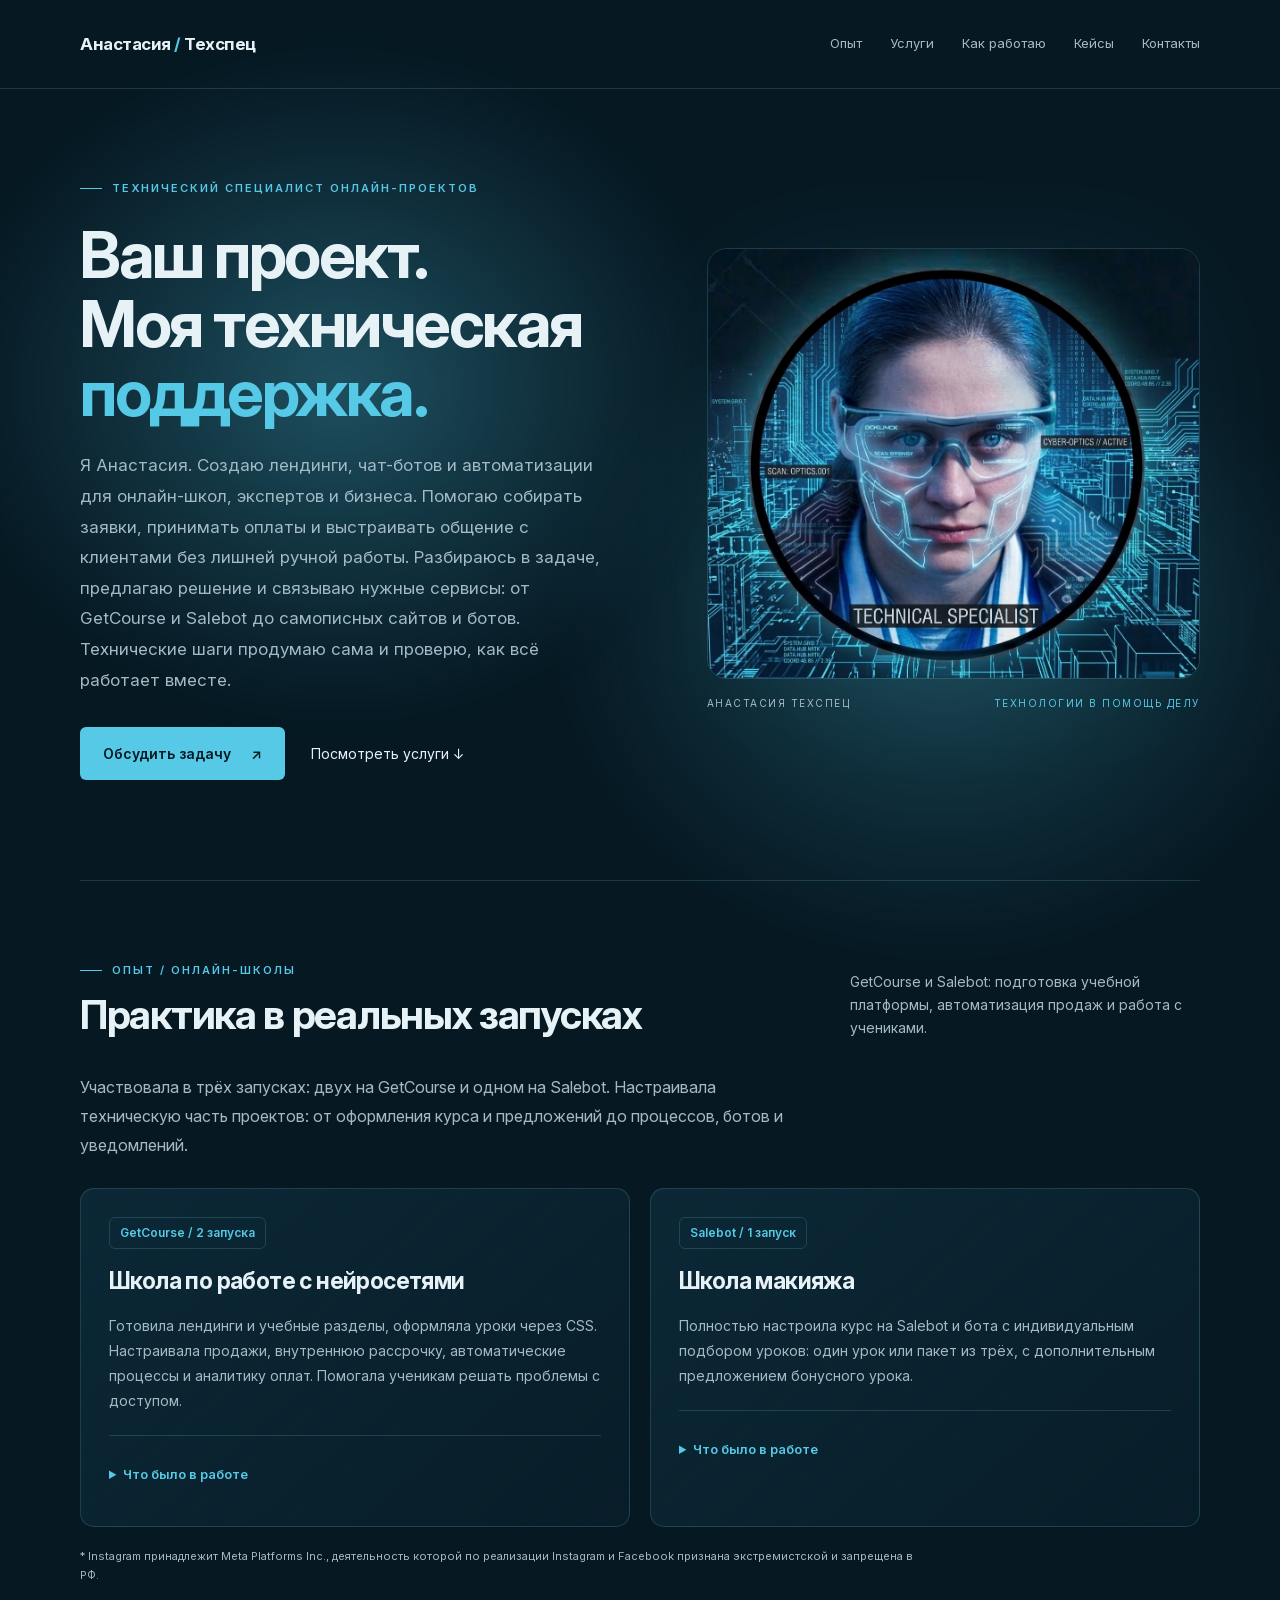
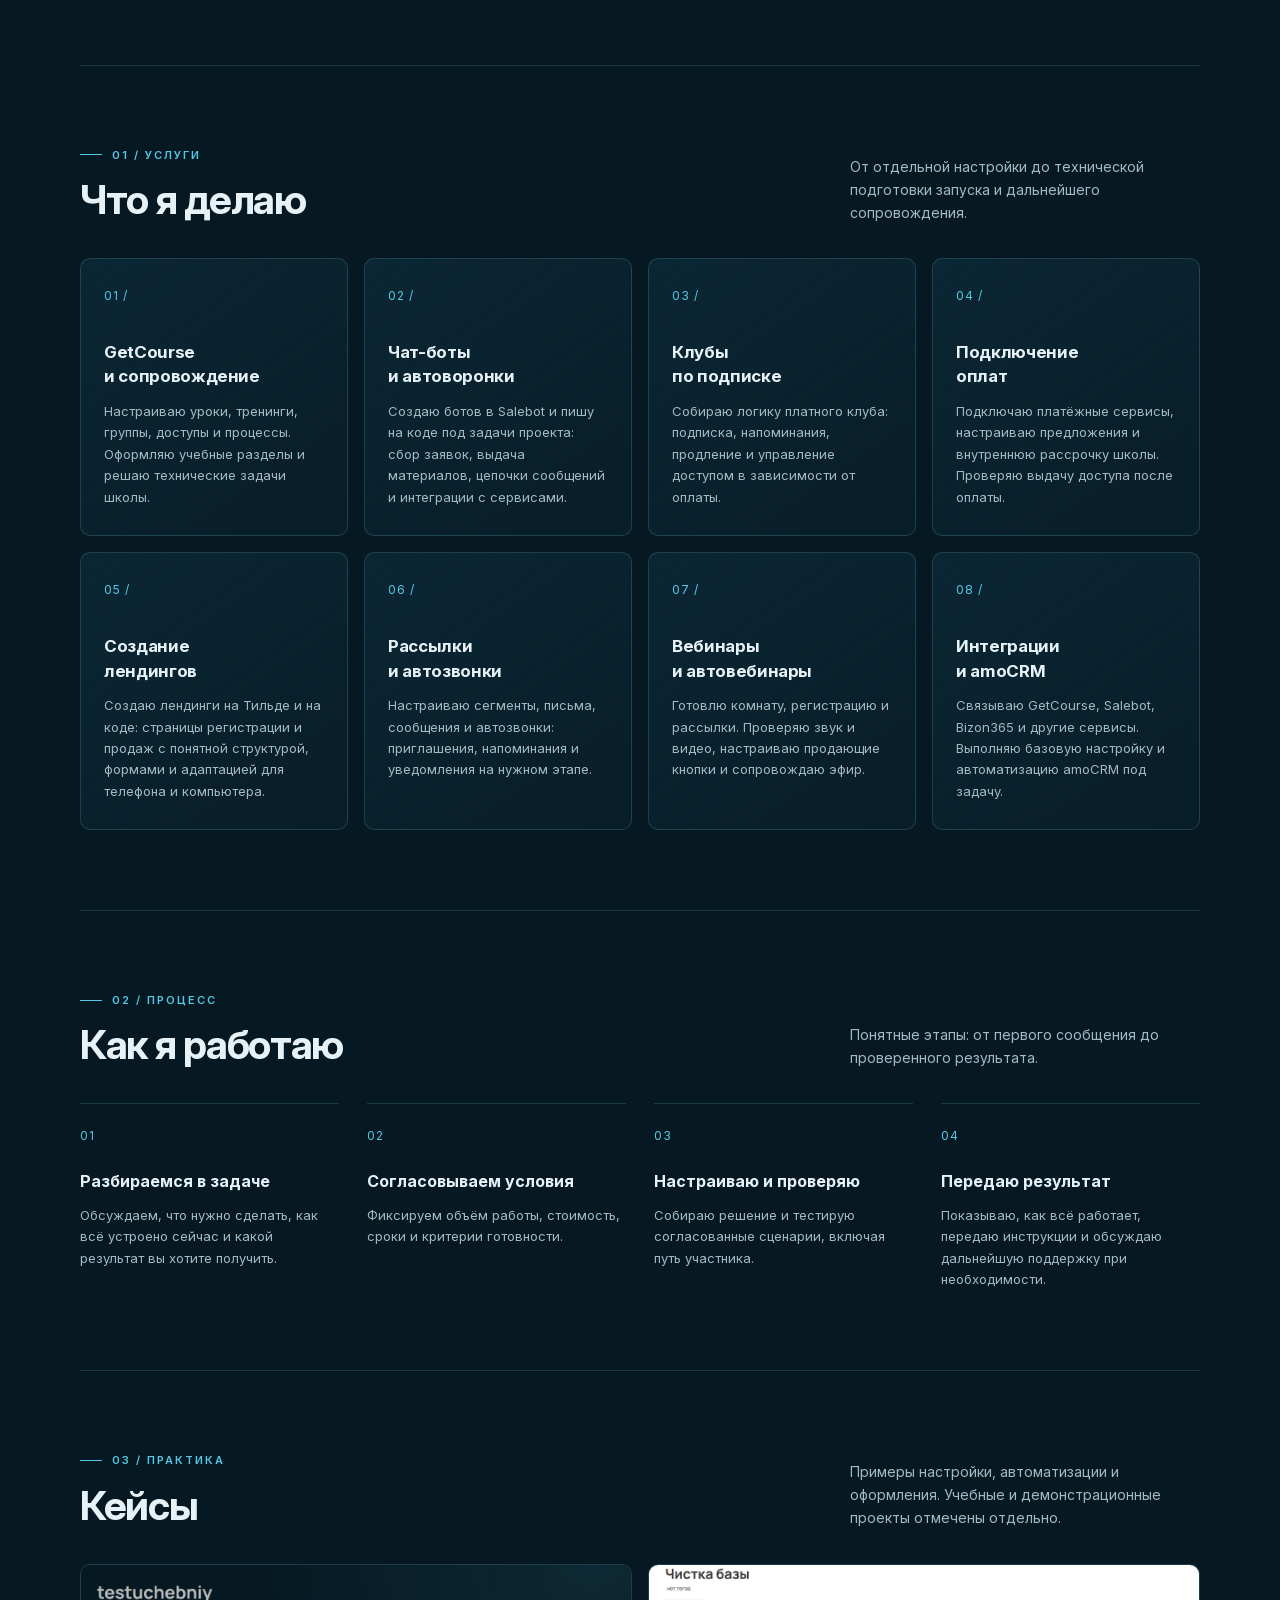
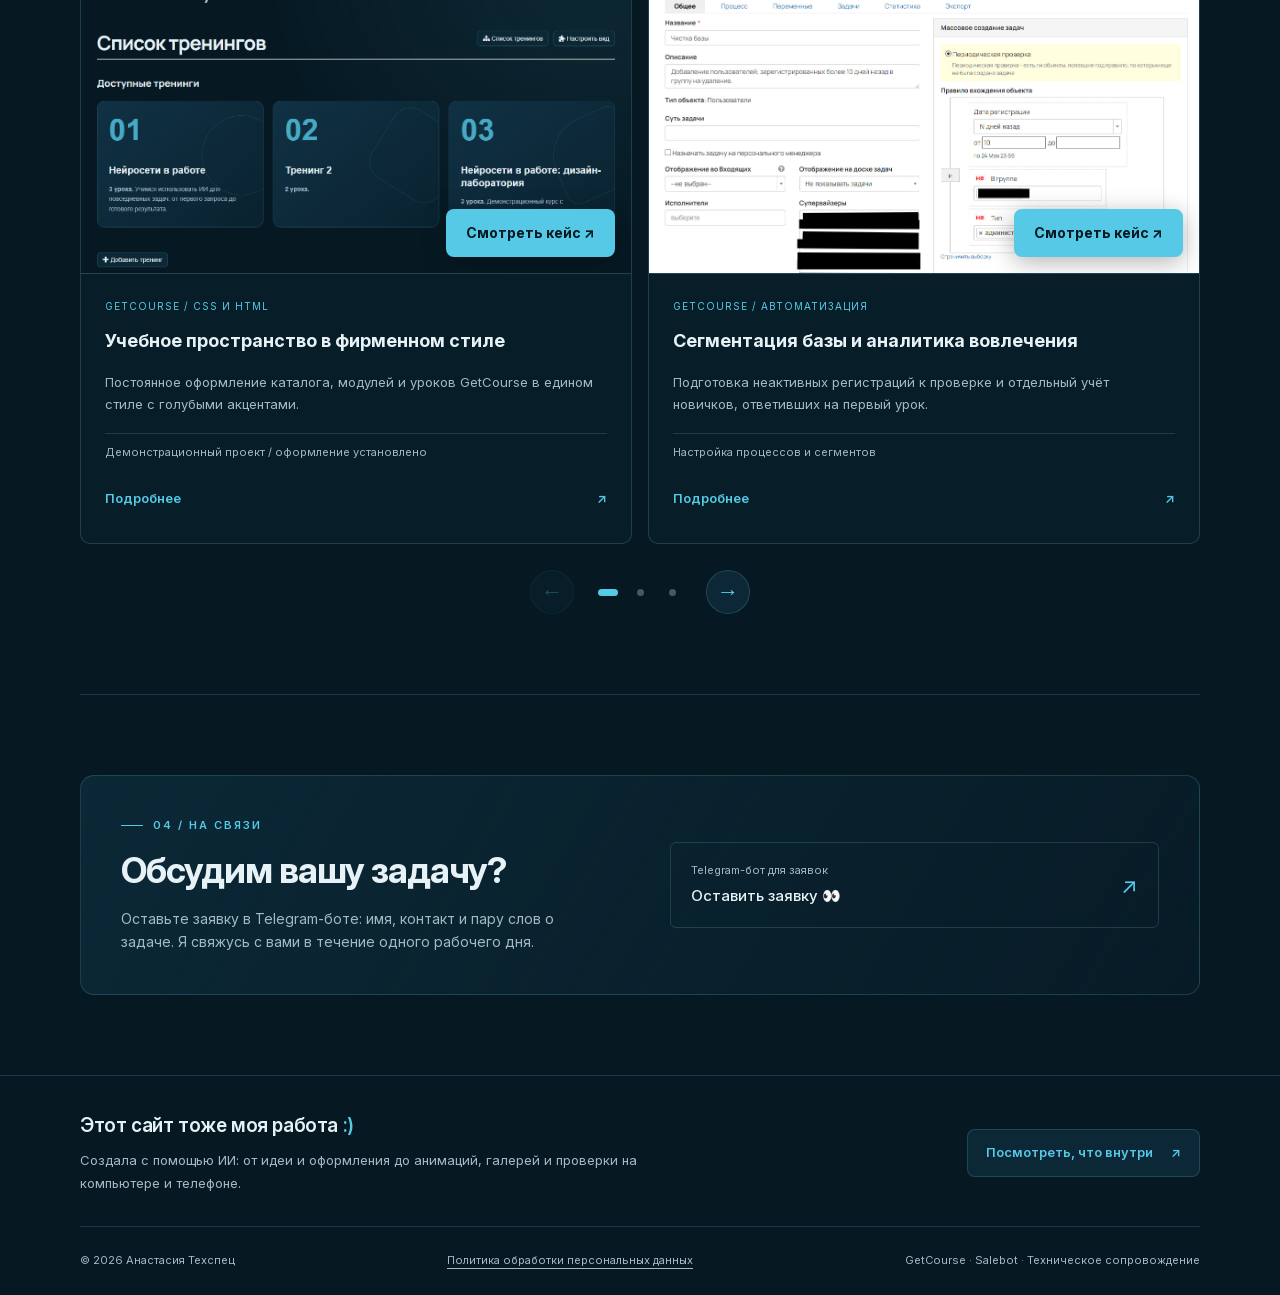
==== commit f982cd66: "добавлена политика данных и локальный шрифт" ====
--- a/index.html
+++ b/index.html
@@ -9,10 +9,8 @@
   <link rel="icon" type="image/png" sizes="32x32" href="favicon-32.png?v=20261114">
   <link rel="apple-touch-icon" sizes="180x180" href="apple-touch-icon.png?v=20261114">
   <title>Анастасия Техспец | Техническая поддержка онлайн-проектов</title>
-  <link rel="preconnect" href="https://fonts.googleapis.com">
-  <link rel="preconnect" href="https://fonts.gstatic.com" crossorigin>
-  <link href="https://fonts.googleapis.com/css2?family=Inter:wght@400;500;600;700;800&display=swap" rel="stylesheet">
   <style>
+    @font-face{font-family:Inter;font-style:normal;font-weight:100 900;font-display:swap;src:url('assets/fonts/InterVariable.woff2') format('woff2')}
     :root{color-scheme:dark;--bg:#061923;--panel:#0c2836;--accent:#55c9e6;--hover:#8ee5f5;--text:#e7f2f7;--muted:#a3bac5;--border:rgba(142,229,245,.16)}
     *{box-sizing:border-box}html{scroll-behavior:smooth;scroll-padding-top:30px}body{margin:0;background:var(--bg);color:var(--text);font-family:Inter,Arial,sans-serif;line-height:1.65}a{color:inherit;text-decoration:none}a:focus-visible{outline:3px solid var(--accent);outline-offset:6px}::selection{background:var(--accent);color:var(--bg)}.container{width:min(1120px,calc(100% - 48px));margin:auto}.skip{position:absolute;left:20px;top:-100px;padding:12px;background:var(--accent);color:var(--bg);z-index:10}.skip:focus{top:12px}
     header{border-bottom:1px solid var(--border)}.header-inner{display:flex;align-items:center;justify-content:space-between;gap:24px;min-height:88px}.brand{font-size:17px;font-weight:700;letter-spacing:-.5px}.brand span{color:var(--accent)}nav{display:flex;gap:28px;font-size:13px;color:var(--muted)}nav a:hover,.text-link:hover{color:var(--hover)}
@@ -223,7 +221,7 @@
   </main>
   <footer><span class="divider-spark" aria-hidden="true"></span>
     <div class="container self-project"><div><p class="self-project-title">Этот сайт тоже моя работа <span aria-hidden="true">:)</span></p><p class="self-project-copy">Создала с помощью ИИ: от идеи и оформления до анимаций, галерей и проверки на компьютере и телефоне.</p></div><a class="self-project-link case-open" data-case-id="this-landing" href="assets/cases/landing-hero.png">Посмотреть, что внутри <span aria-hidden="true">↗</span></a></div>
-    <div class="container footer-inner"><span>© 2026 Анастасия Техспец</span><span>GetCourse · Salebot · Техническое сопровождение</span></div>
+    <div class="container footer-inner" style="flex-wrap:wrap"><span>© 2026 Анастасия Техспец</span><a href="privacy.html" style="color:var(--muted);text-decoration:underline;text-underline-offset:4px">Политика обработки персональных данных</a><span>GetCourse · Salebot · Техническое сопровождение</span></div>
   </footer>
   <button class="back-to-top" type="button" aria-label="Вернуться наверх страницы" title="Наверх" hidden><span aria-hidden="true">↑</span></button>
 
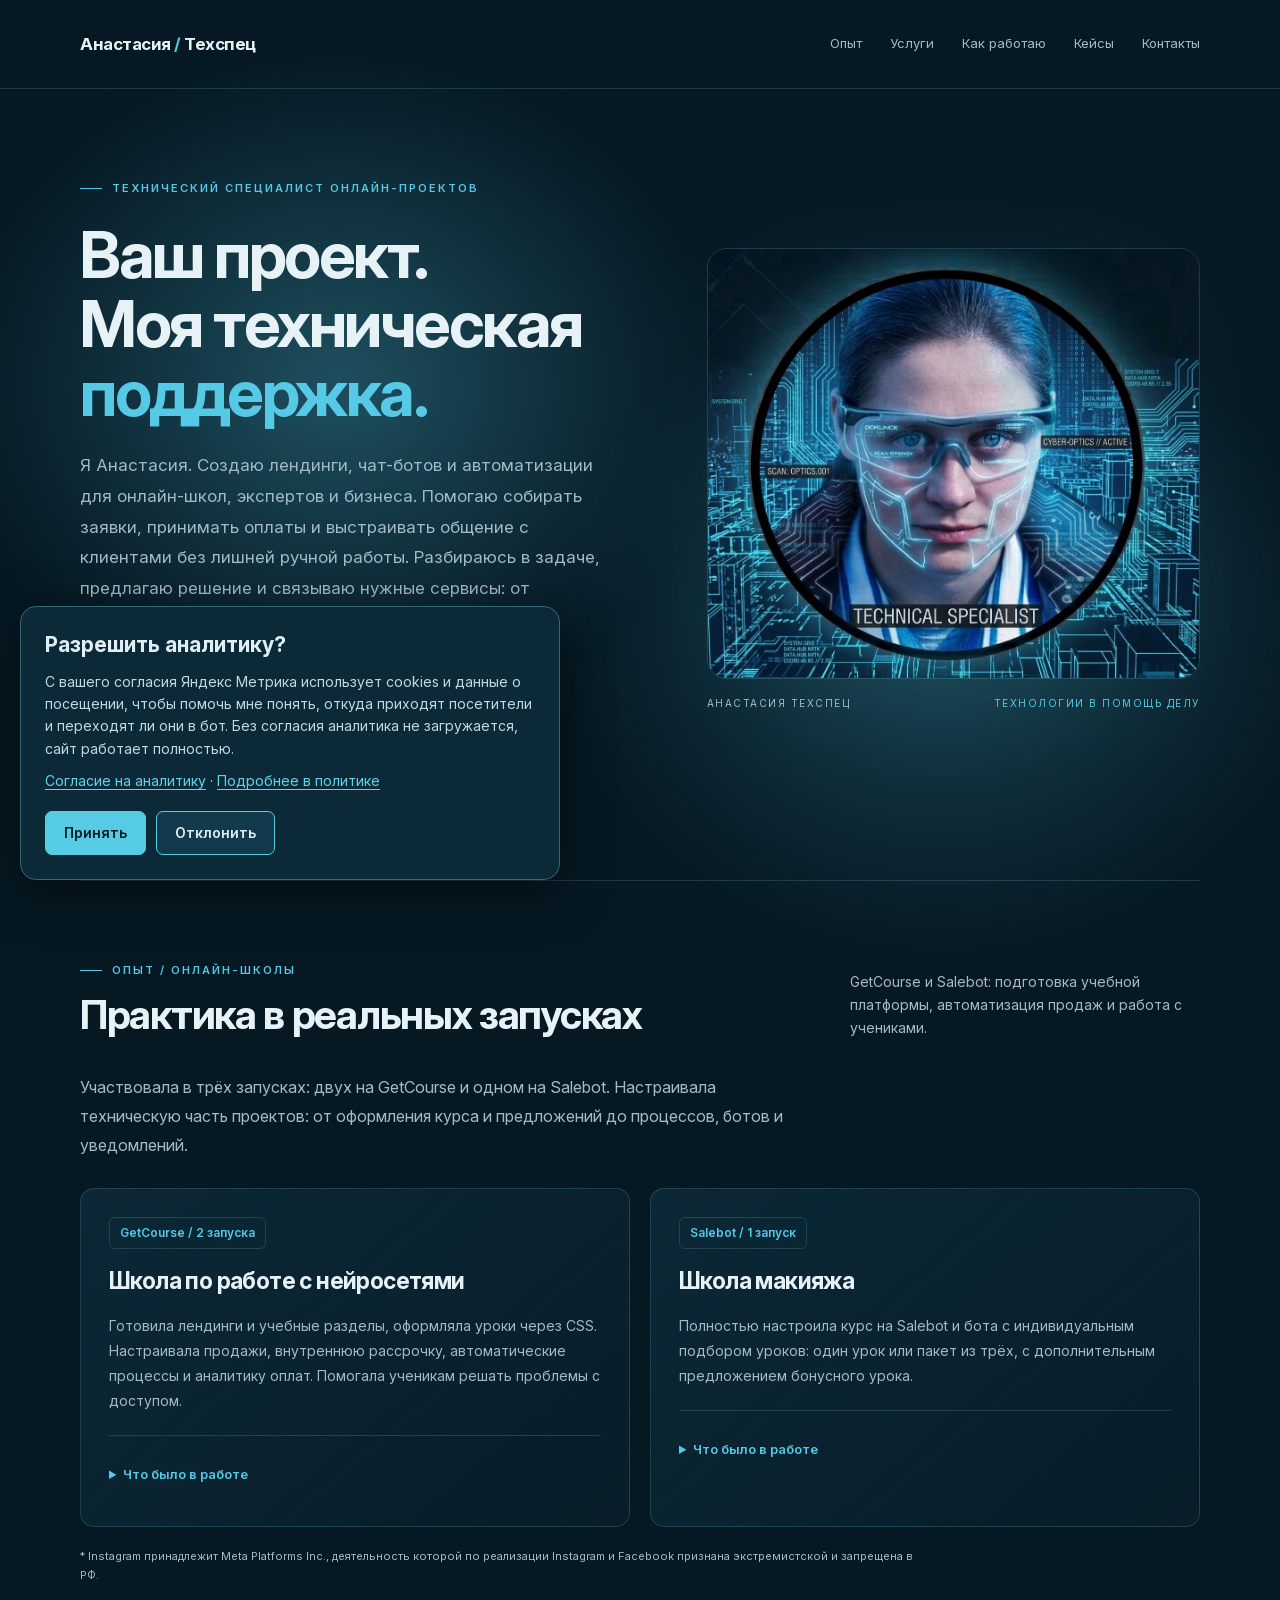
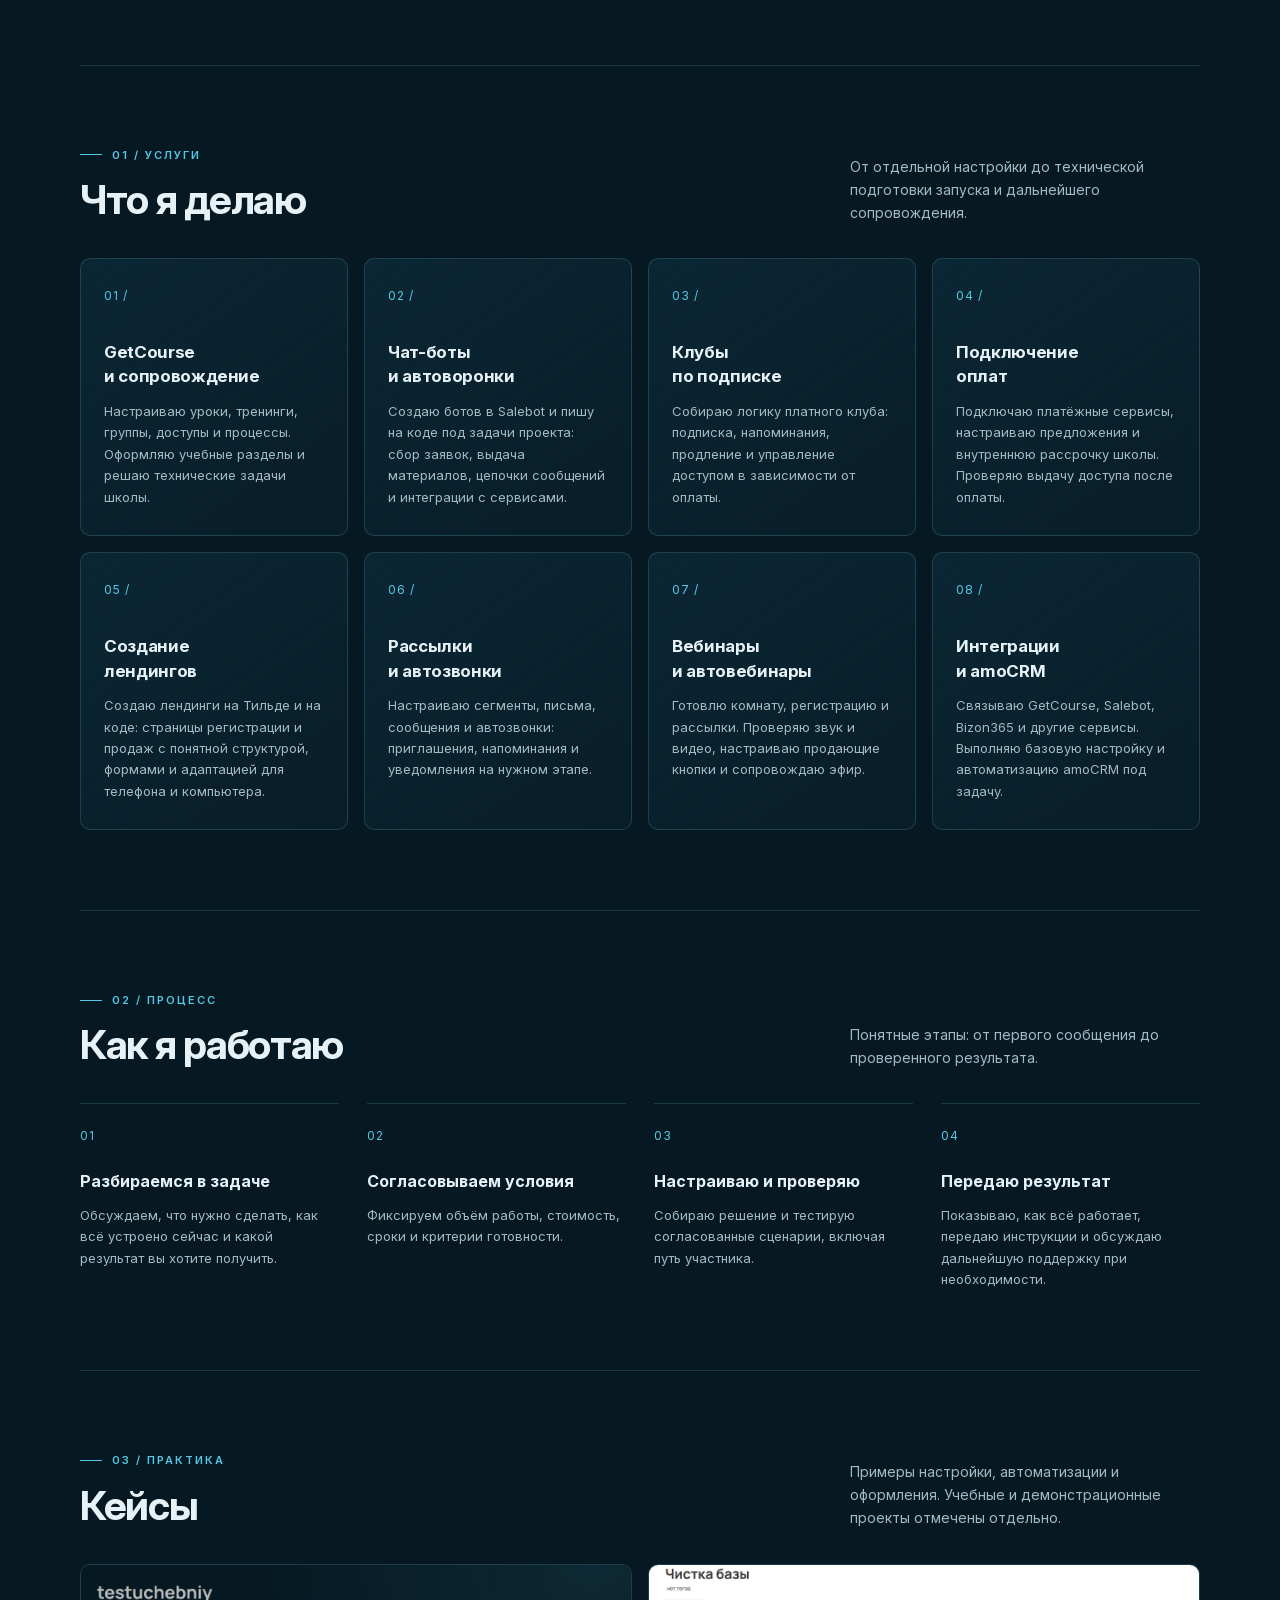
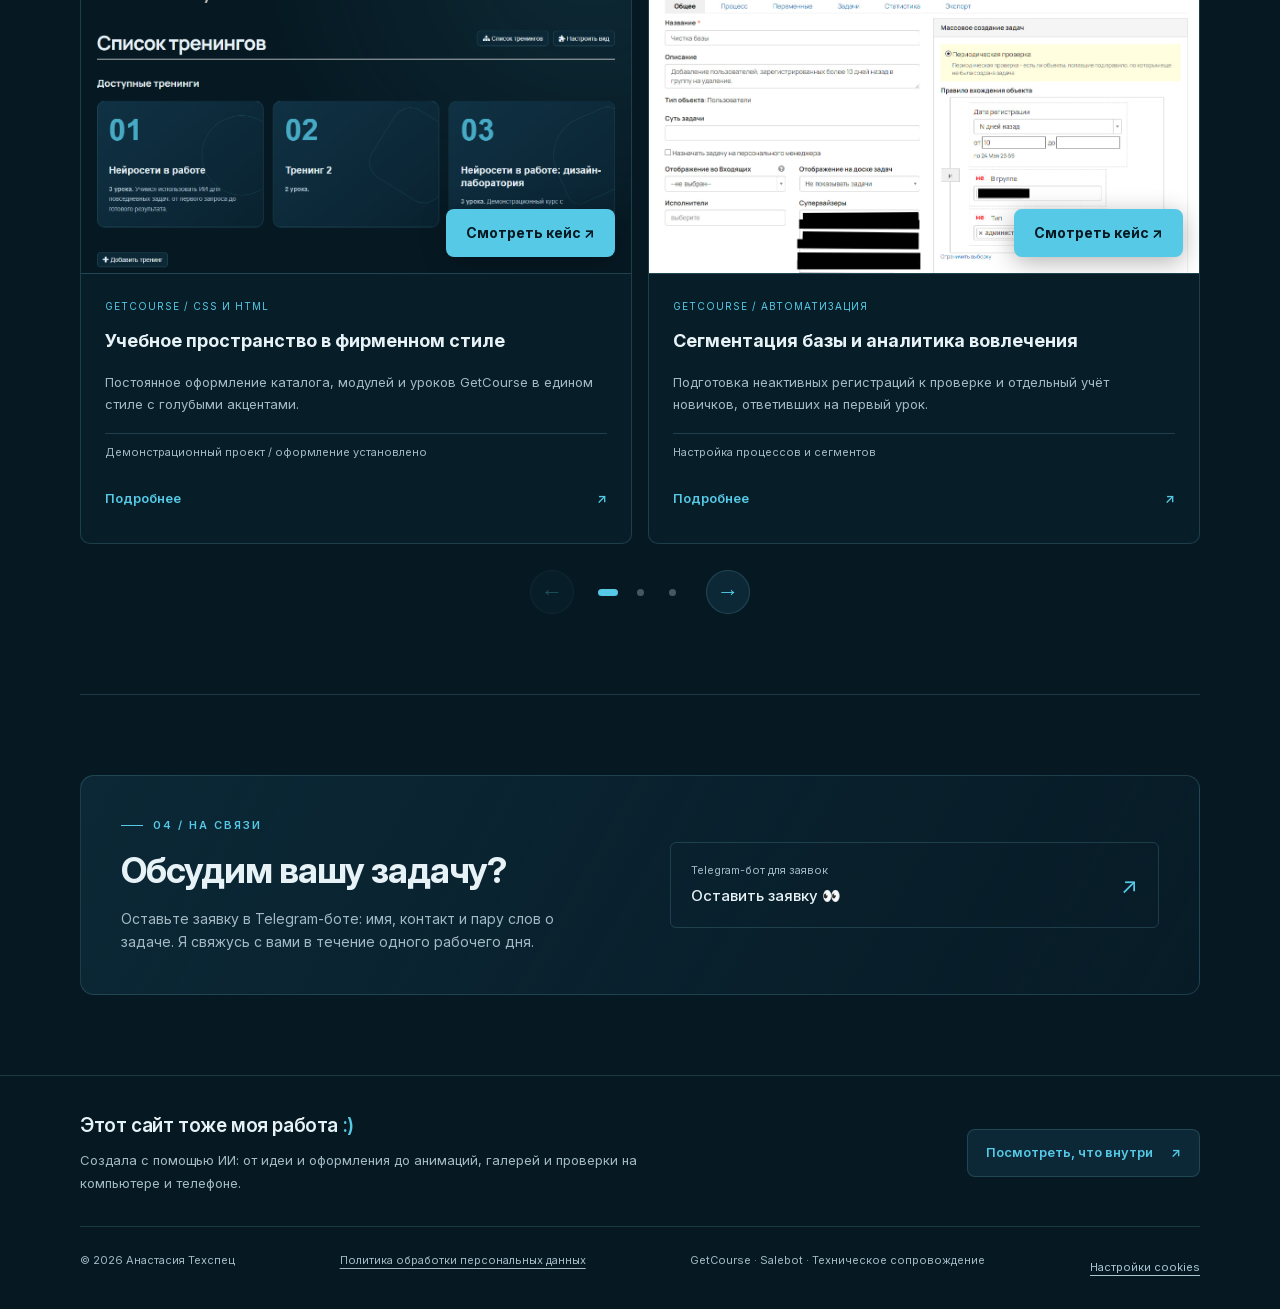
==== commit 1dd269b6: "подключена метрика после согласия посетителя" ====
--- a/index.html
+++ b/index.html
@@ -92,6 +92,8 @@
     @media(max-width:680px){.experience-grid{grid-template-columns:1fr}.experience-card{padding:24px}.experience-card h3{font-size:22px}.experience-intro{font-size:15px}}
     .self-project{display:flex;align-items:center;justify-content:space-between;gap:28px;padding:8px 0 30px;margin-bottom:24px;border-bottom:1px solid var(--border)}.self-project-title{font-size:19px;font-weight:600;letter-spacing:-.4px;margin:0 0 8px}.self-project-title span{color:var(--accent)}.self-project-copy{max-width:620px;color:var(--muted);font-size:13px;margin:0;line-height:1.8}.self-project-link{display:inline-flex;align-items:center;justify-content:center;gap:18px;min-height:48px;padding:12px 18px;border:1px solid var(--border);border-radius:8px;background:var(--panel);color:var(--accent);font-size:13px;font-weight:600;white-space:nowrap}.self-project-link:hover{border-color:var(--accent);color:var(--hover)}@media(max-width:680px){.self-project{align-items:flex-start;flex-direction:column;gap:18px}.self-project-title{font-size:18px}.self-project-link{white-space:normal}}
   </style>
+<link rel="stylesheet" href="assets/analytics.css?v=1">
+<script src="assets/analytics.js?v=1" defer></script>
 </head>
 <body>
   <a class="skip" href="#main">Перейти к содержимому</a>
--- a/assets/analytics.css
+++ b/assets/analytics.css
@@ -0,0 +1 @@
+.cookie-panel{position:fixed;z-index:10000;bottom:20px;left:20px;width:min(540px,calc(100% - 40px));max-height:calc(100dvh - 40px);overflow:auto;padding:24px;background:#0c2937;color:#e1eff5;border:1px solid #386577;border-radius:16px;box-shadow:0 12px 50px #0008;font:14px/1.6 Inter,Arial,sans-serif;box-sizing:border-box}.cookie-panel[hidden],.cookie-panel [hidden]{display:none!important}.cookie-panel h2{font-size:21px;line-height:1.3;margin:0 0 12px}.cookie-panel p{margin:10px 0;color:#c3d7e0}.cookie-panel a{color:#60d3ec;text-decoration:underline;text-underline-offset:3px}.cookie-actions{display:flex;flex-wrap:wrap;gap:10px;margin-top:18px}.cookie-actions button{font:inherit;font-weight:600;cursor:pointer;color:#e1eff5;background:#123a4c;border:1px solid #55cbe4;border-radius:7px;padding:10px 18px;min-height:44px}.cookie-actions button:first-child{background:#55cbe4;color:#061a23}.cookie-settings{font:inherit;color:#a9c6d3;background:transparent;border:0;text-decoration:underline;text-underline-offset:4px;cursor:pointer;padding:4px 0;min-height:32px}.cookie-panel :focus-visible,.cookie-settings:focus-visible{outline:2px solid #fff;outline-offset:4px}@media(max-width:480px){.cookie-panel{bottom:10px;left:10px;width:calc(100% - 20px);padding:18px;font-size:13px}}
